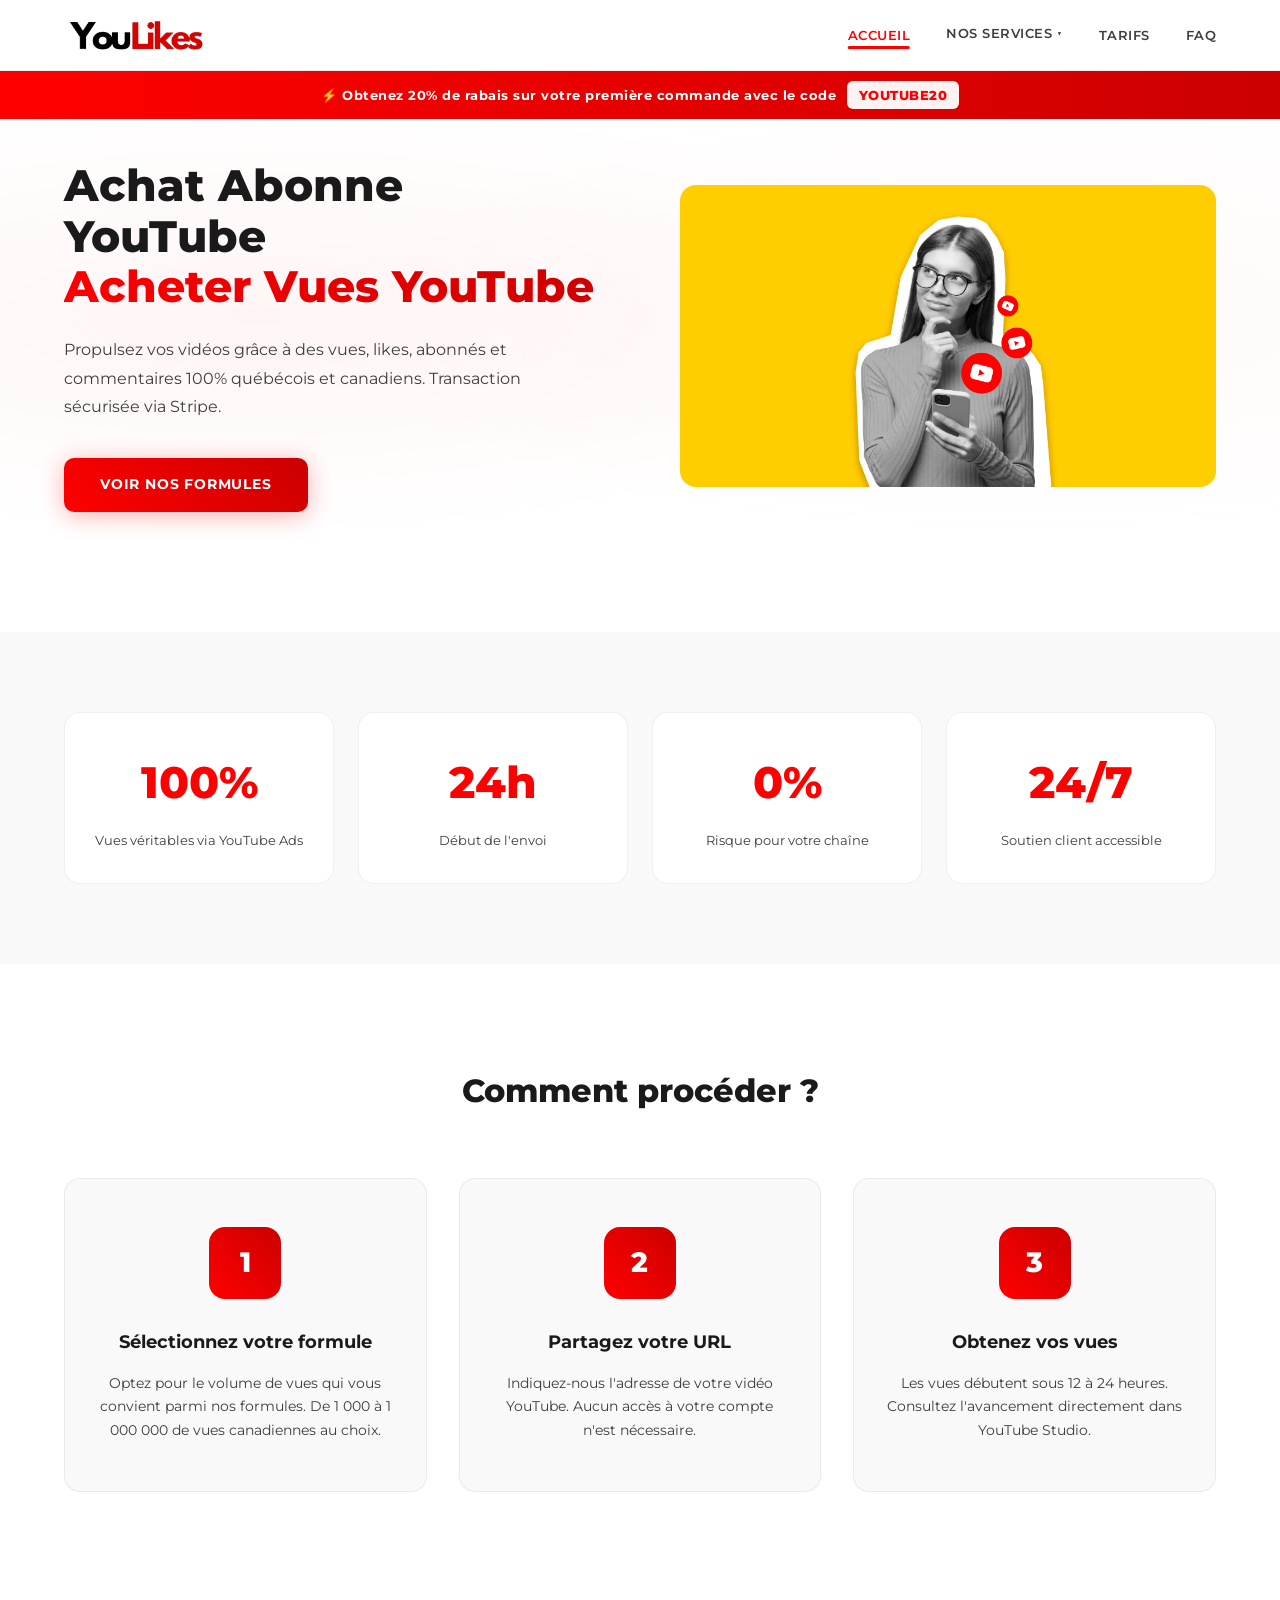
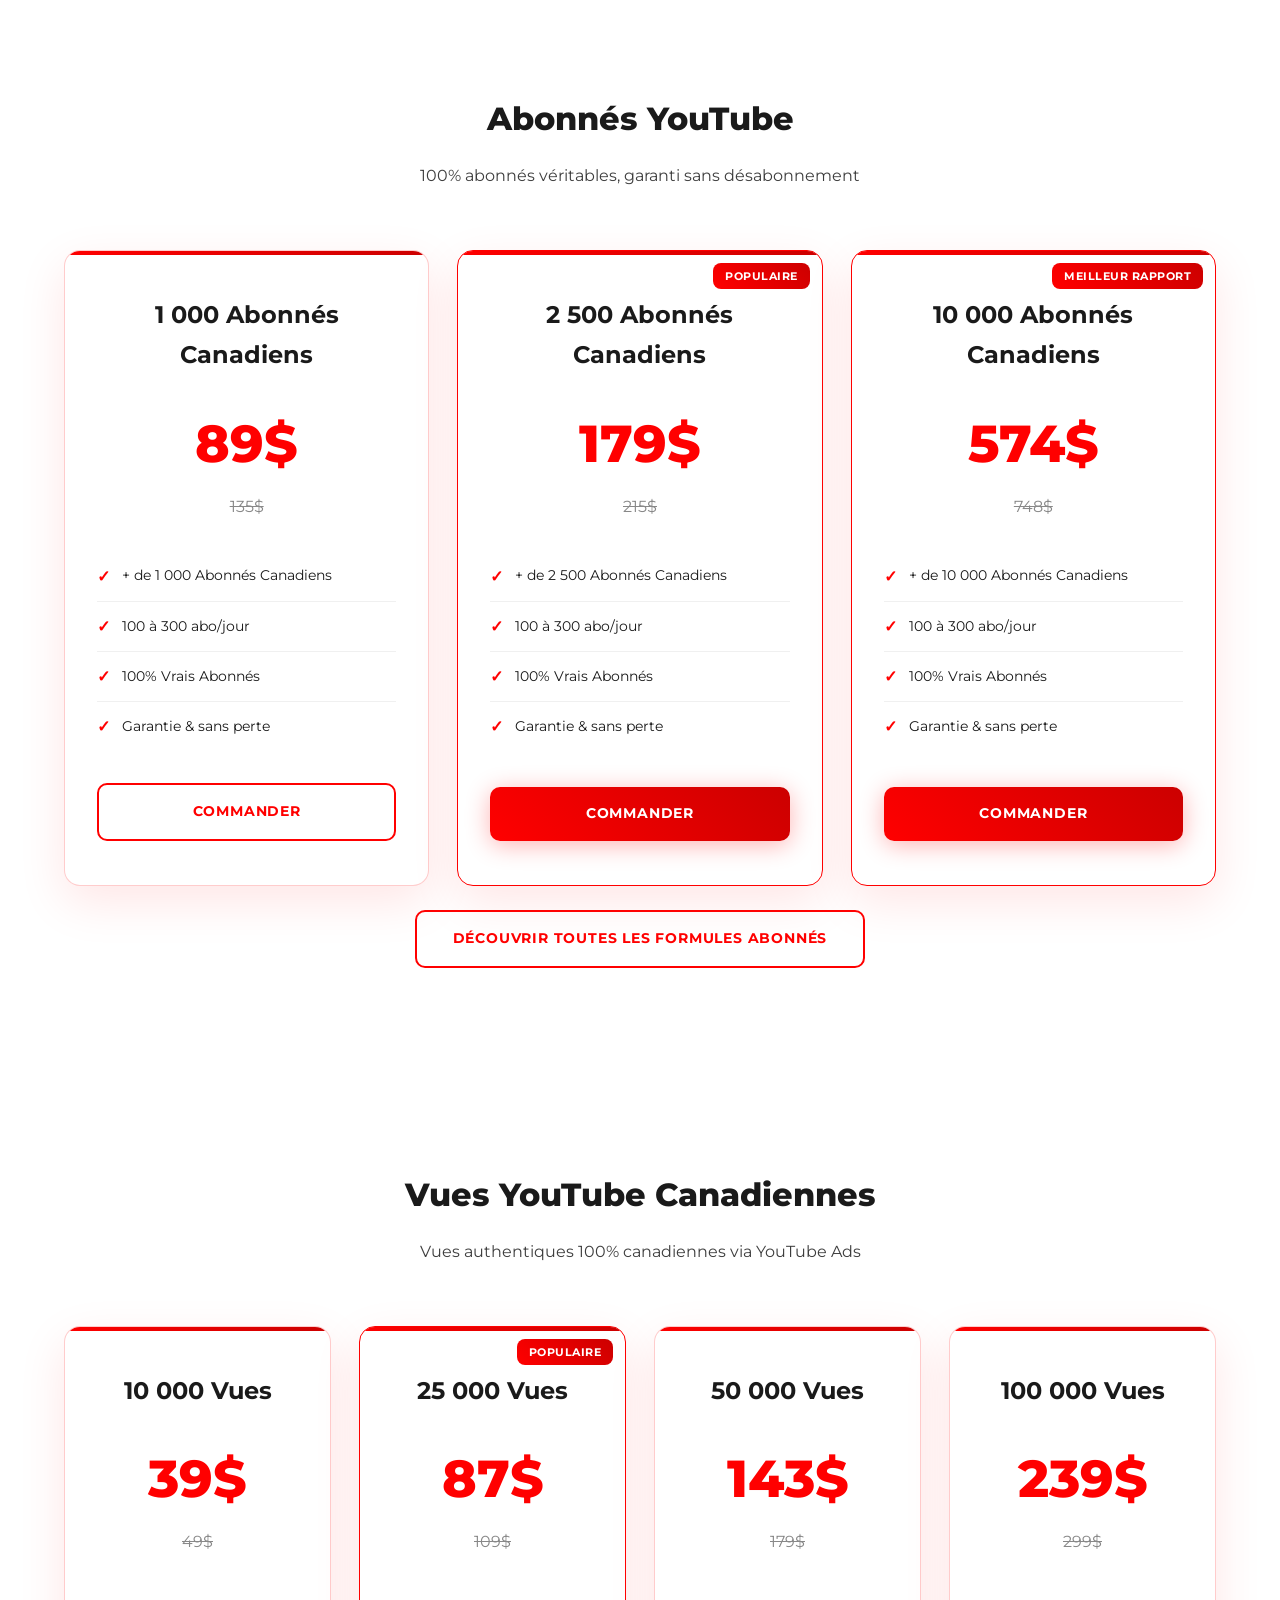
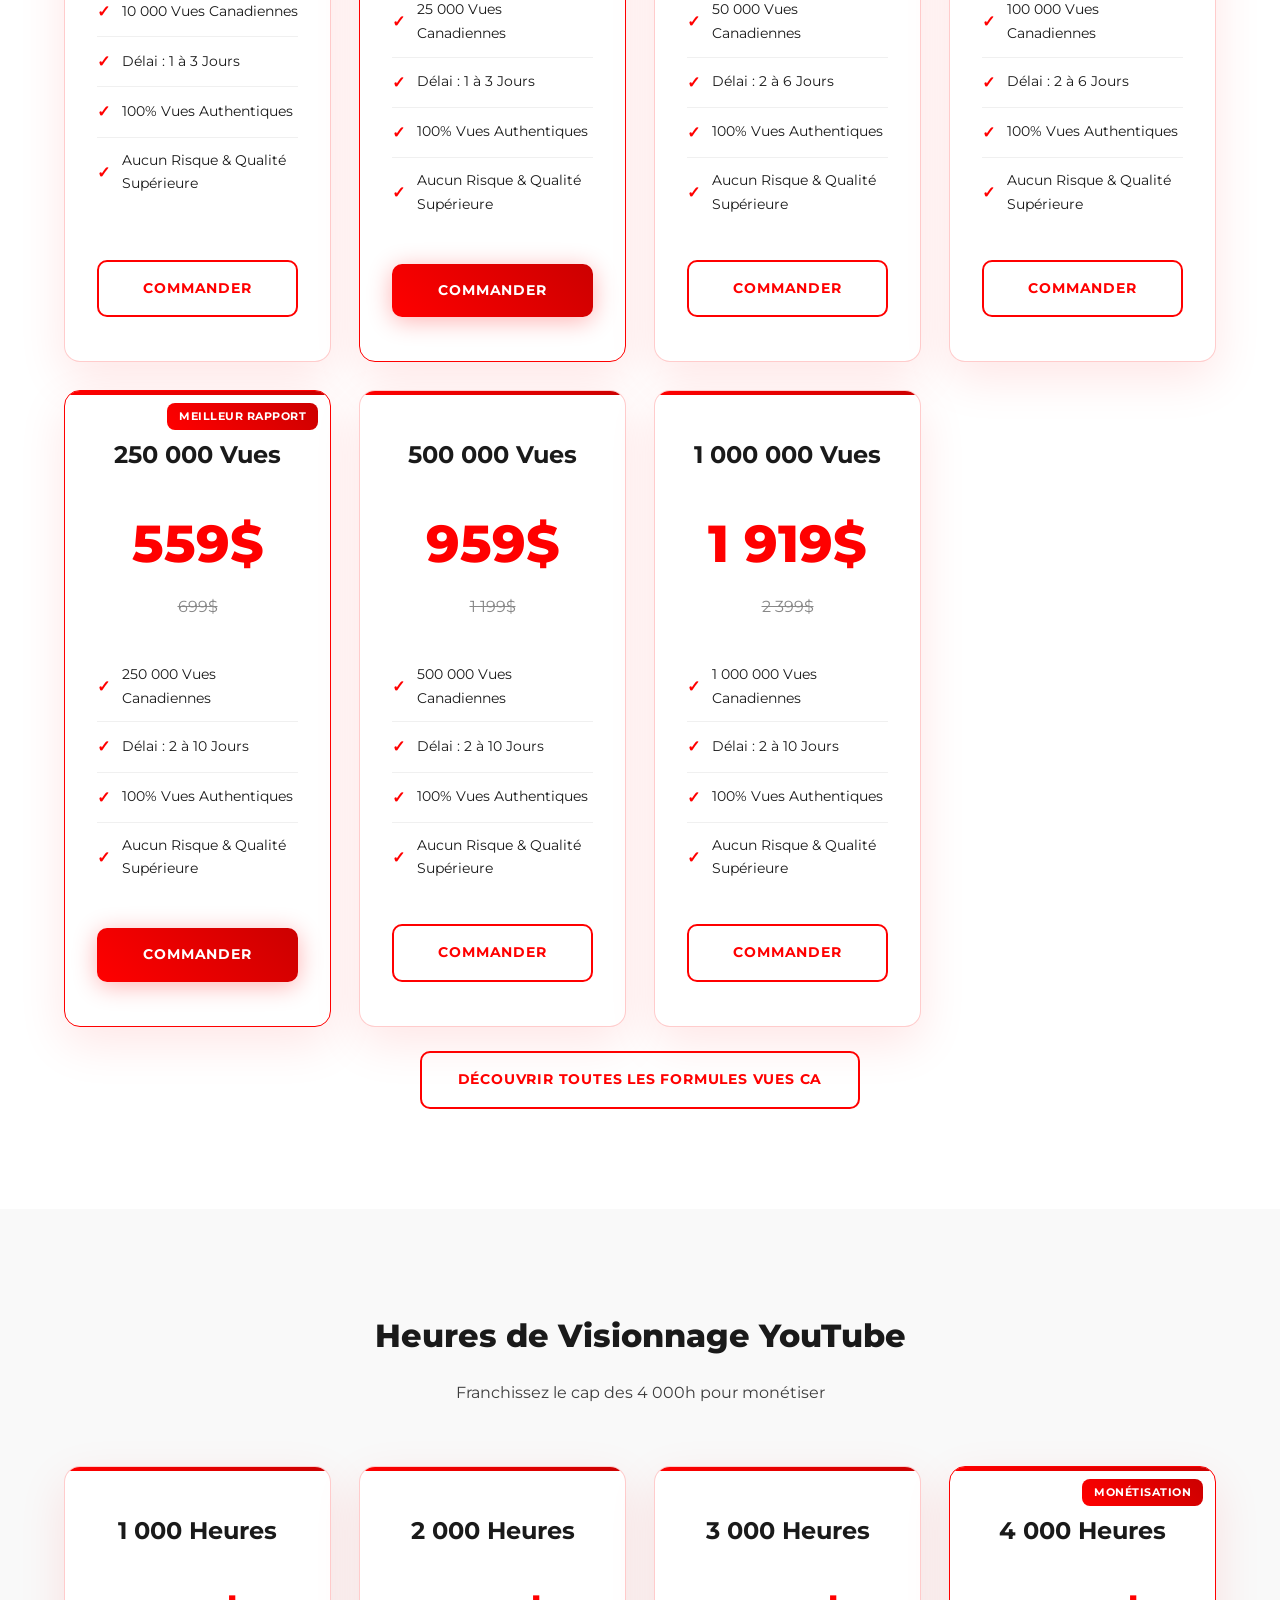
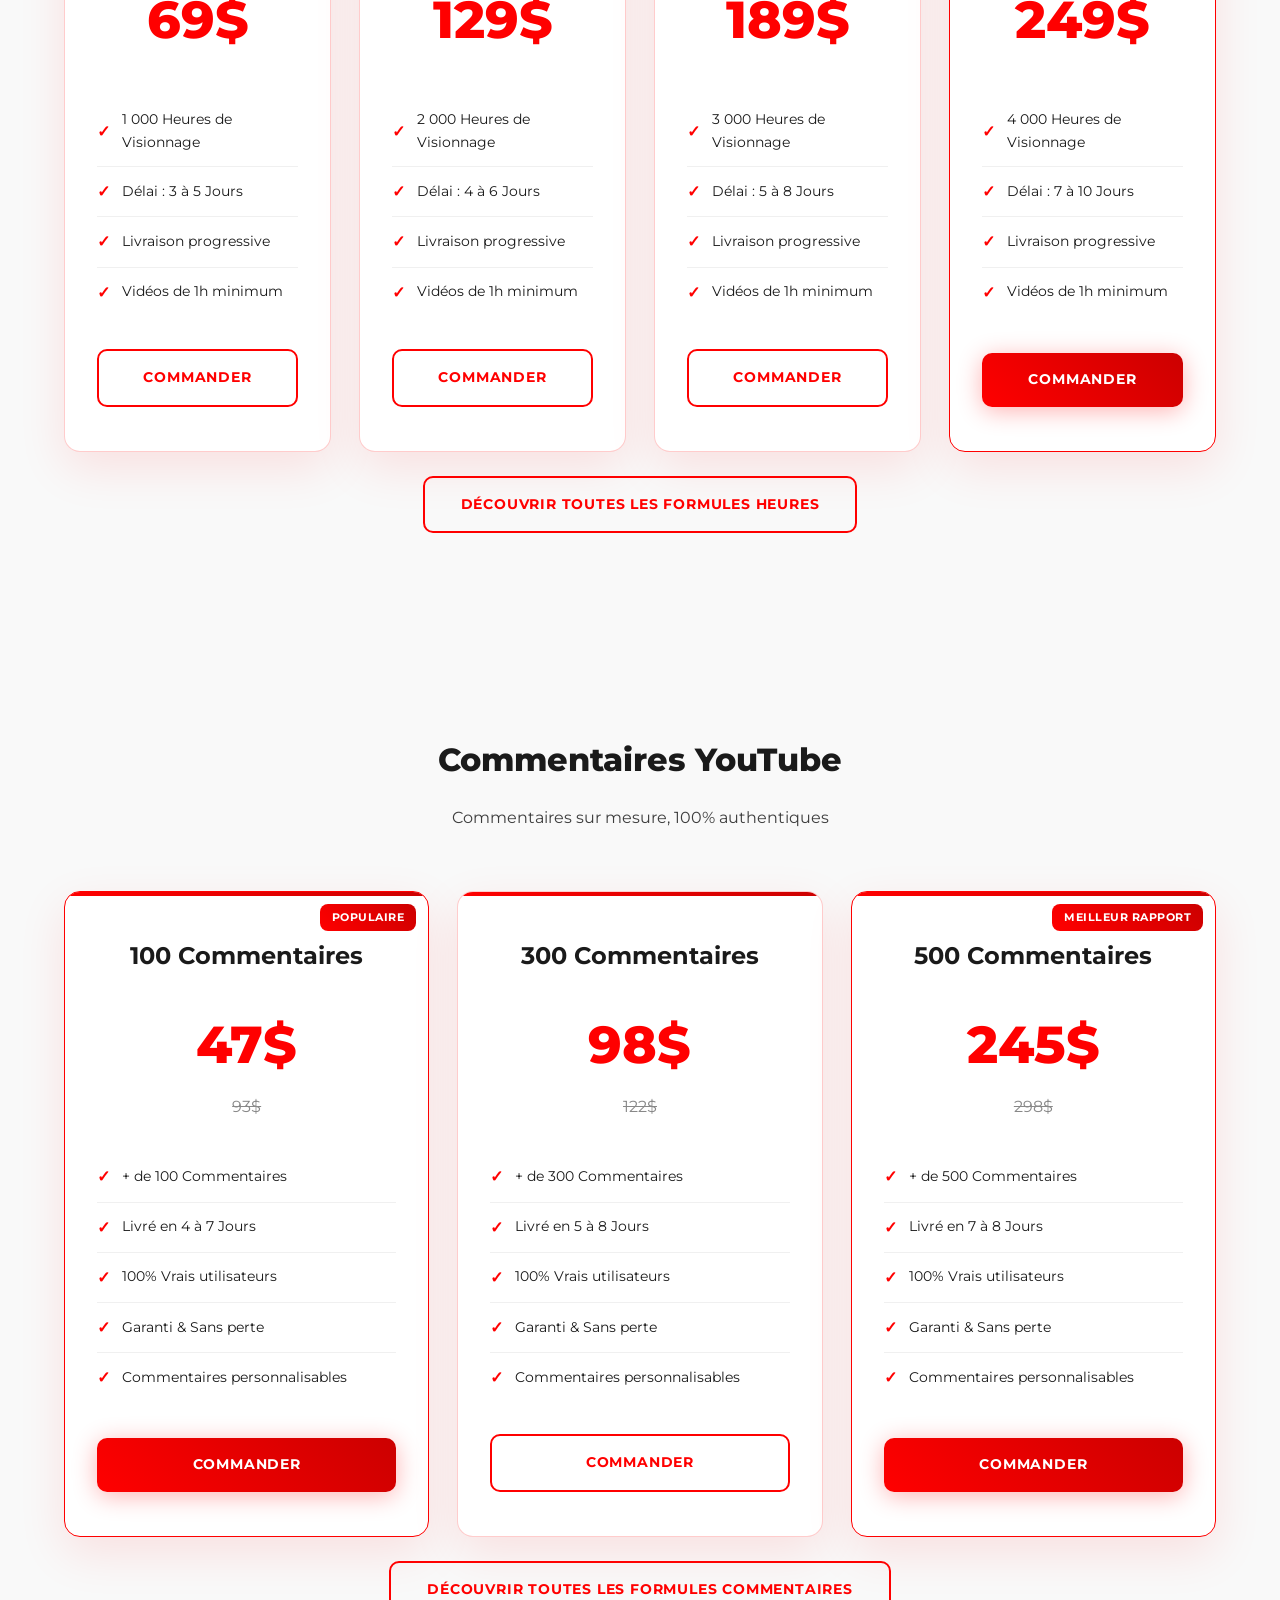
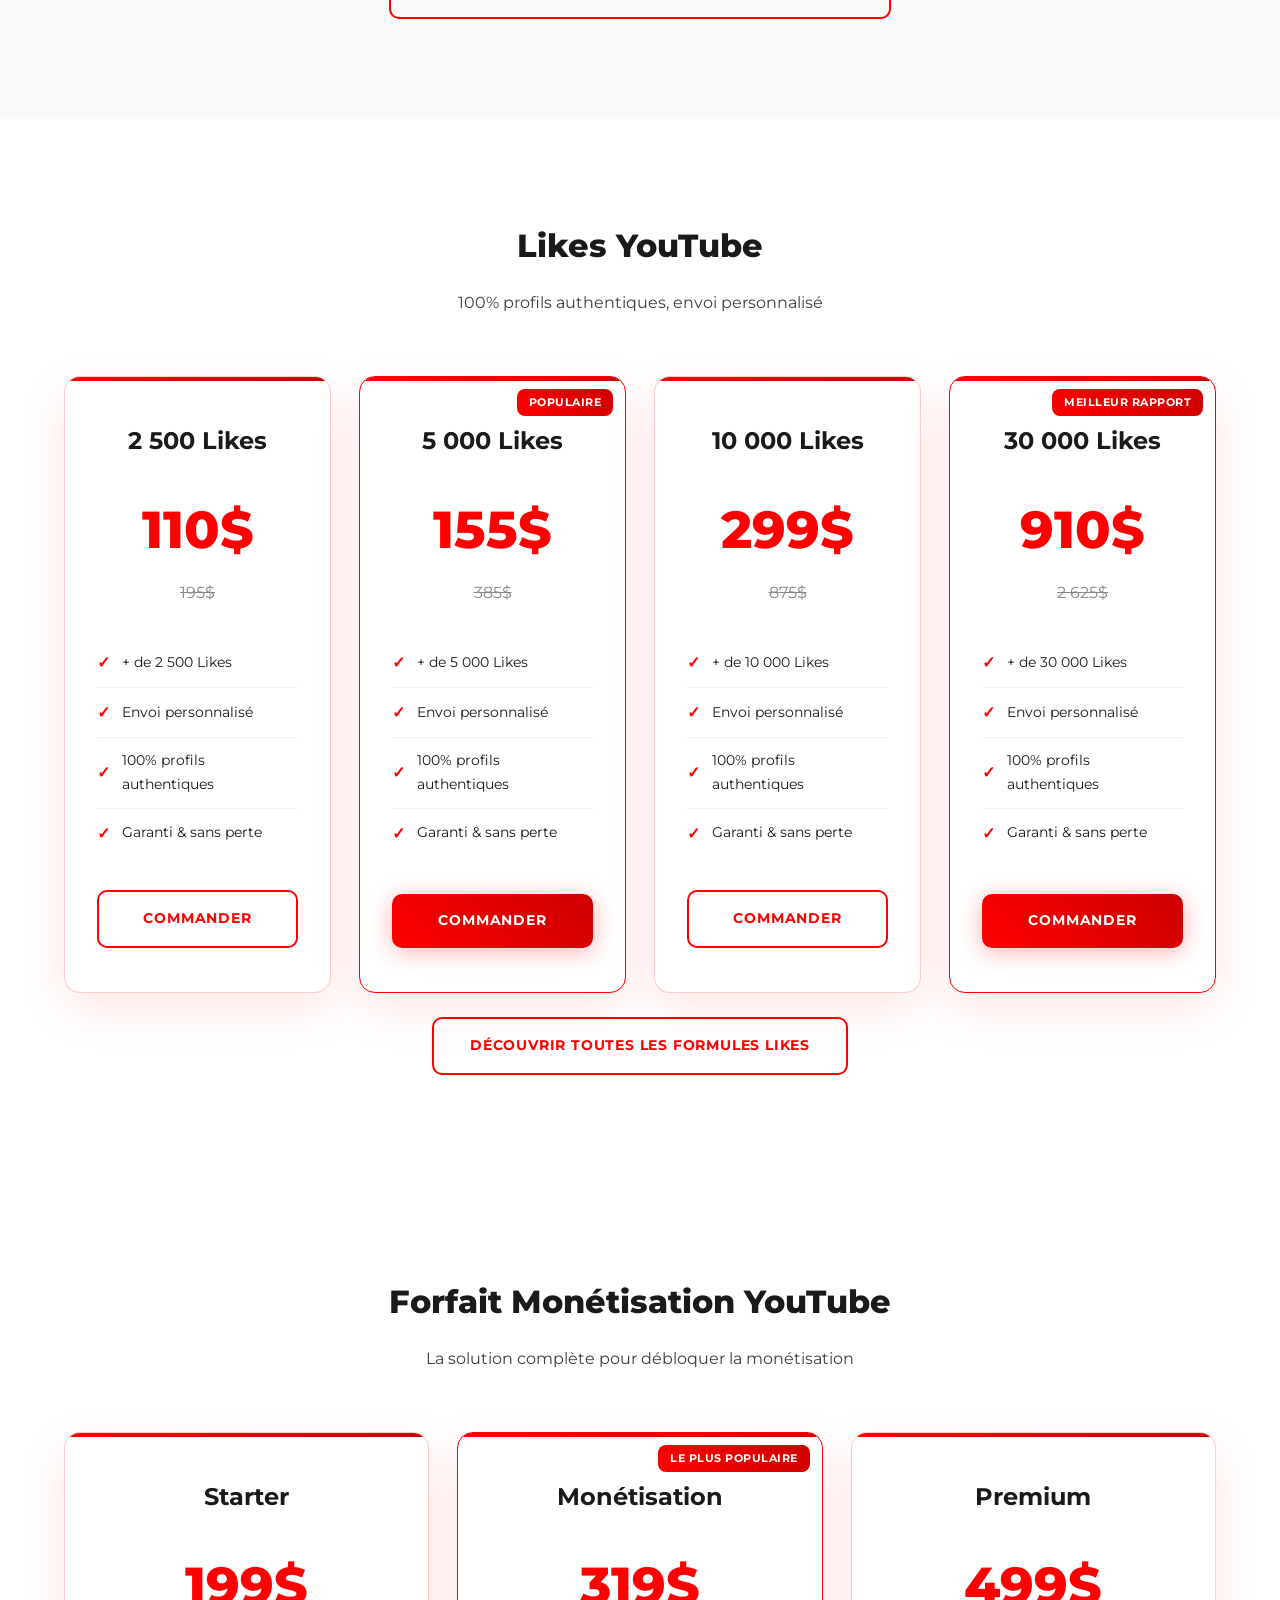
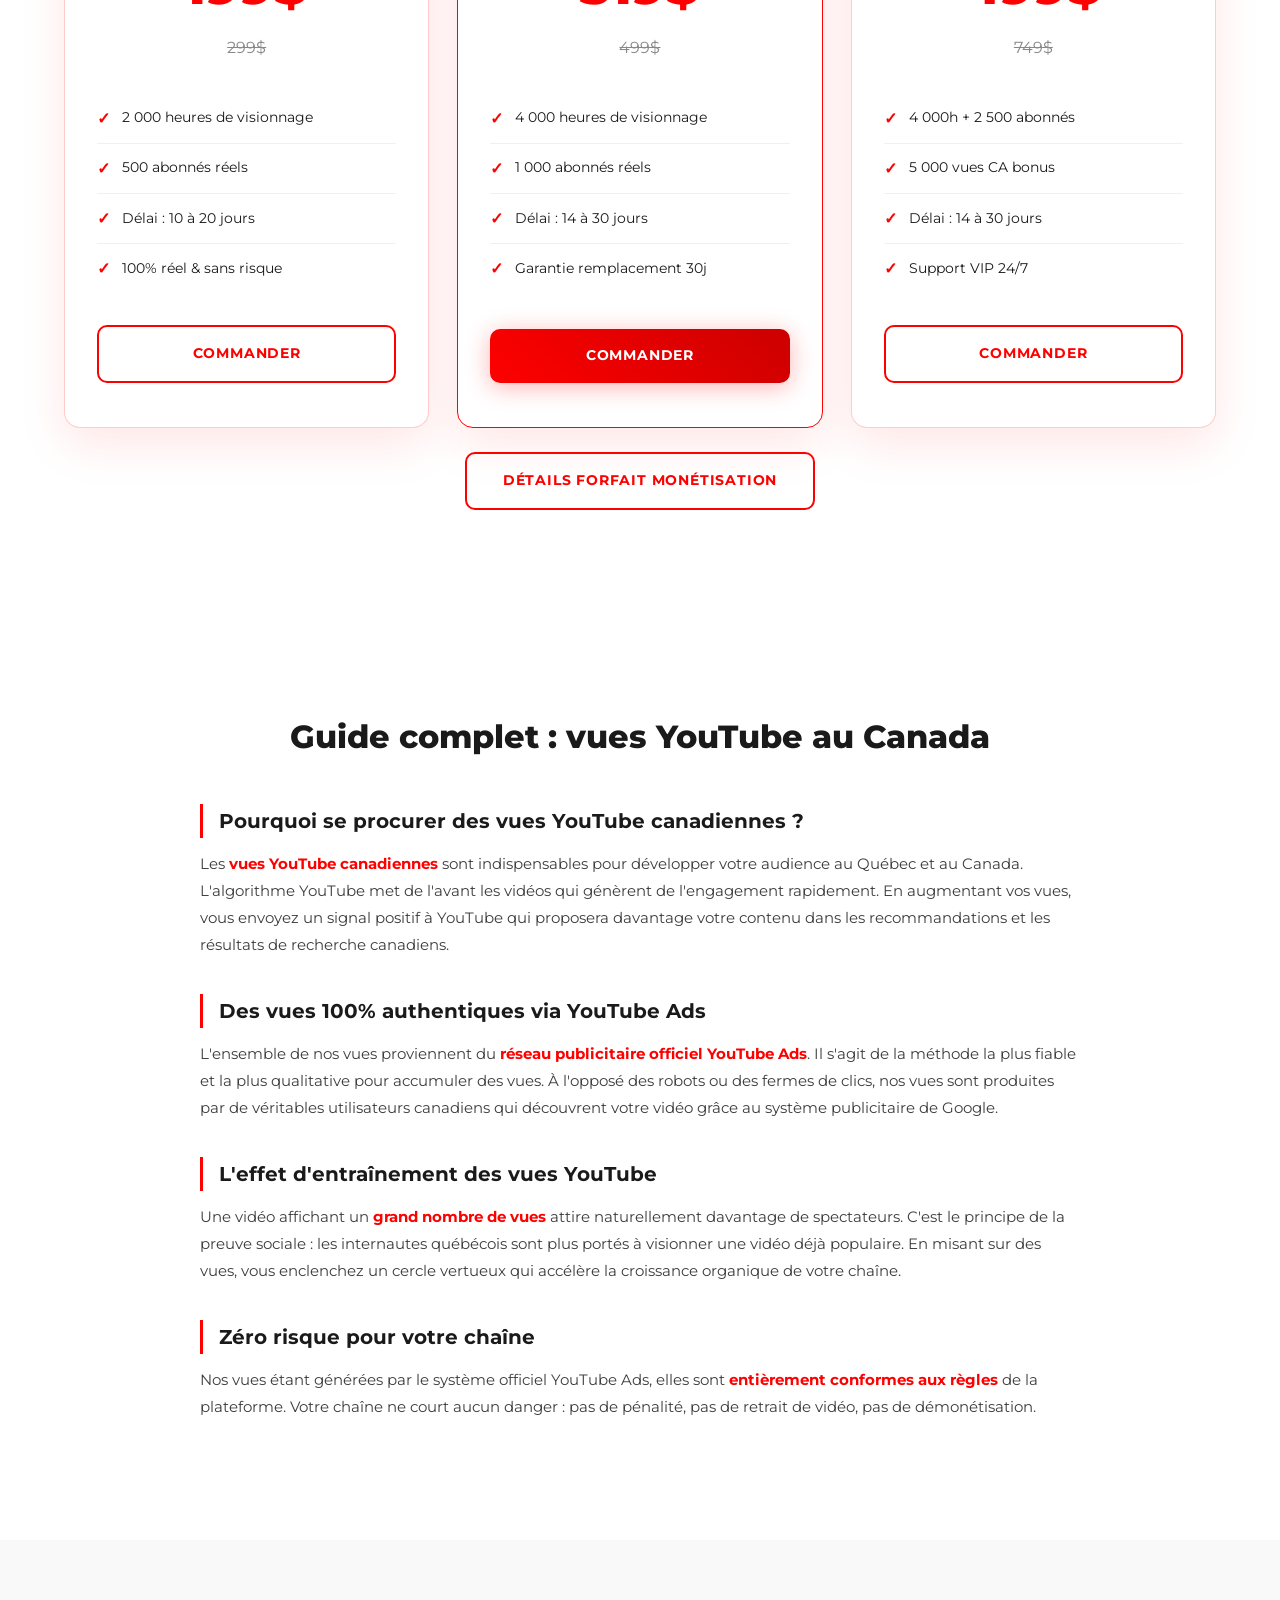
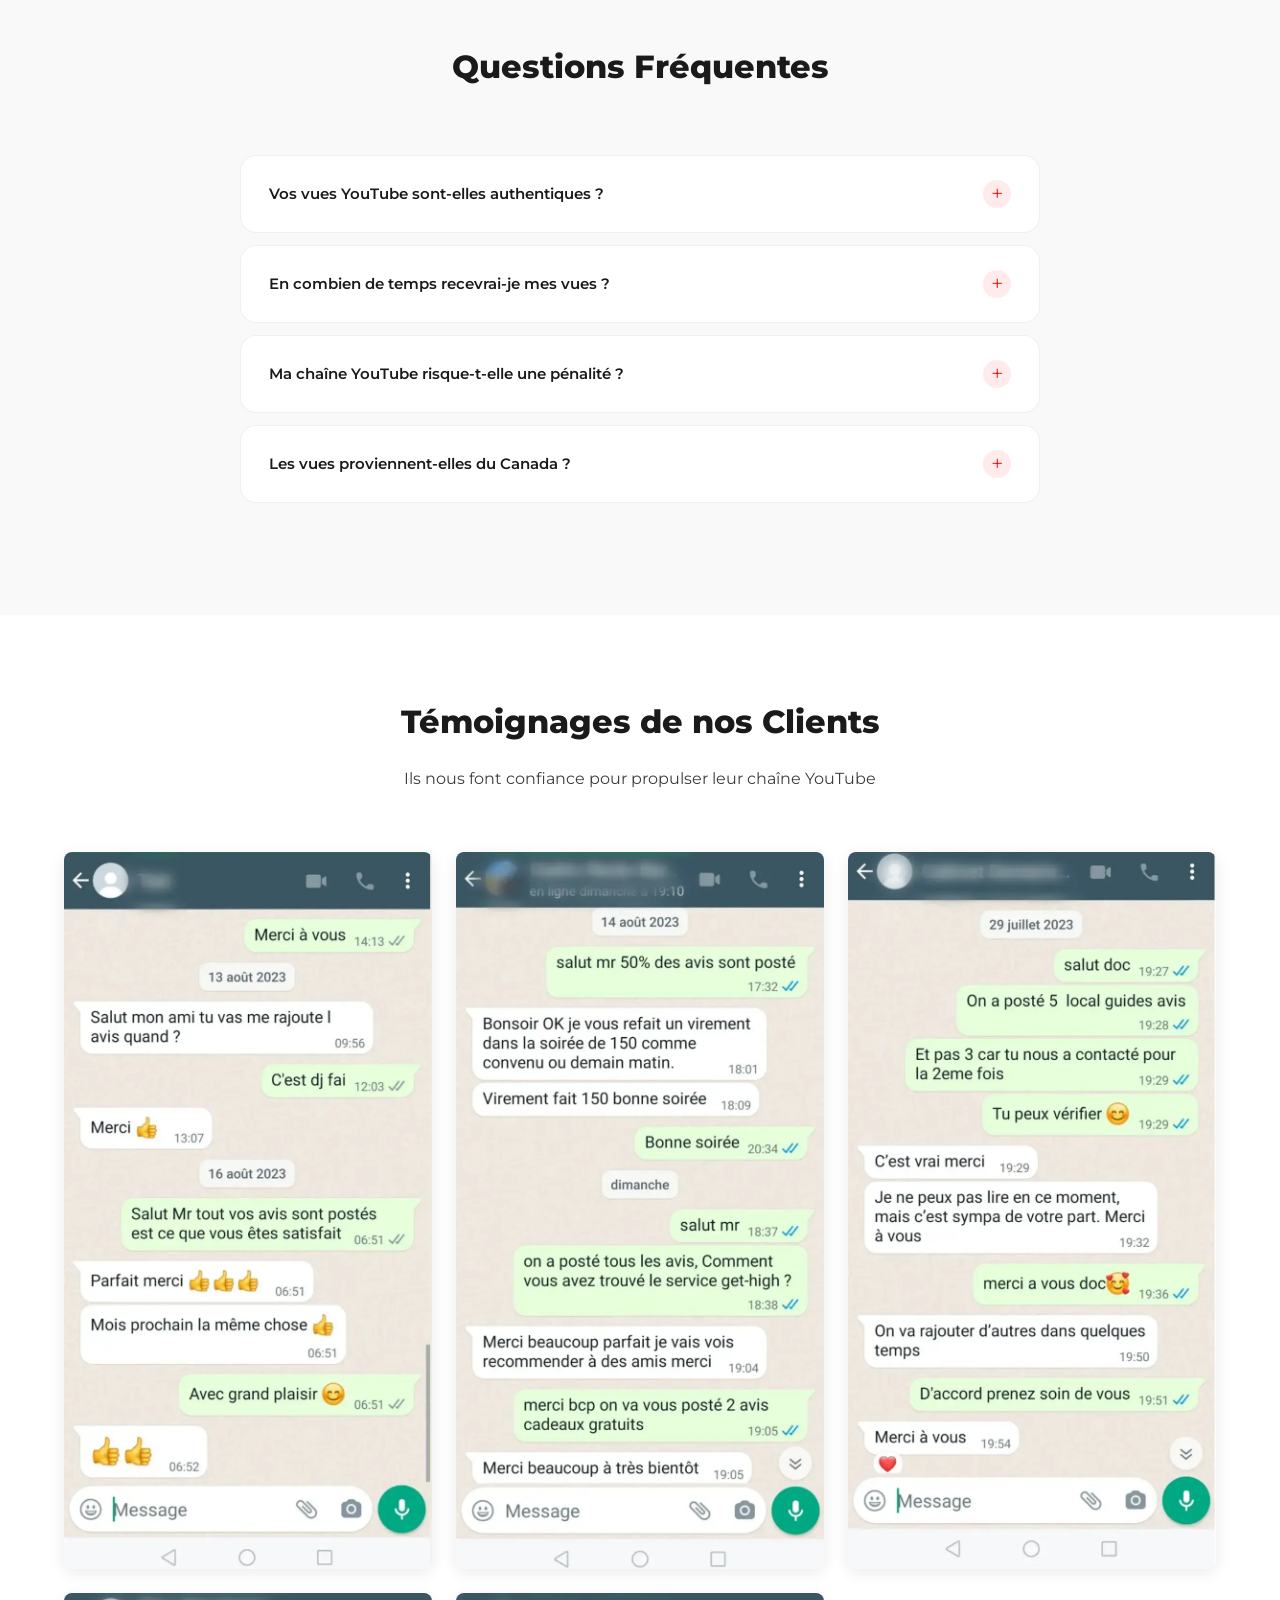
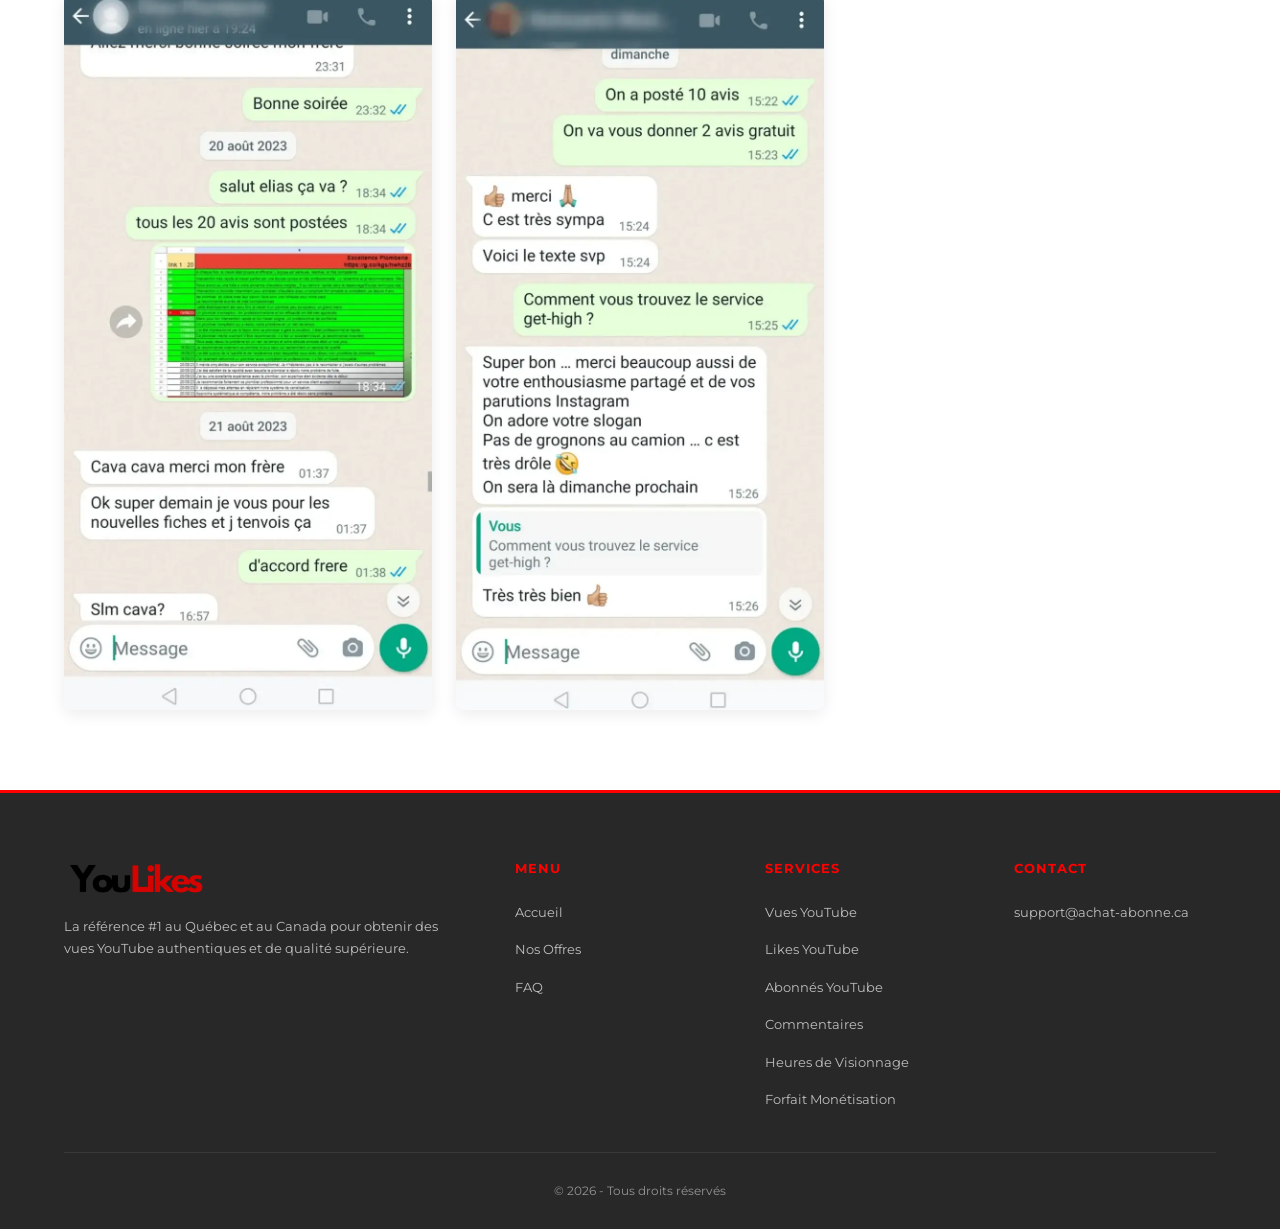
==== index.html @ 83d428cf "Reordonnancement sections + nav : Abonnes-Vues-Heures-Commentaires-Likes + Canadiens Co-Authored-By:" ====
<!DOCTYPE html>
<html lang="fr">
<head>
    <meta charset="UTF-8">
    <meta name="viewport" content="width=device-width, initial-scale=1.0">
    <meta name="robots" content="index, follow">
    <title>Achat Abonne YouTube - Acheter Vues YouTube</title>
    <meta name="description" content="Achetez des vues YouTube canadiennes et qu&eacute;b&eacute;coises 100% authentiques. Vues Ads de qualit&eacute; sup&eacute;rieure, livraison express et z&eacute;ro risque. D&egrave;s 6.90 dollars les 1000 vues.">
    <link rel="canonical" href="https://achat-abonne.ca/"/>
    <link rel="alternate" hreflang="fr-CA" href="https://achat-abonne.ca/"/>
    <link rel="alternate" hreflang="x-default" href="https://achat-abonne.ca/"/>
    <meta property="og:type" content="website">
    <meta property="og:url" content="https://achat-abonne.ca/">
    <meta property="og:title" content="Acheter des Vues YouTube au Qu&eacute;bec et au Canada">
    <meta property="og:description" content="Procurez-vous des vues YouTube canadiennes 100% authentiques. Qualit&eacute; Ads, envoi rapide et sans risque.">
    <meta property="og:image" content="https://achat-abonne.ca/logo.png">
    <meta name="twitter:card" content="summary_large_image">
    <meta name="twitter:title" content="Vues YouTube Qu&eacute;bec - Achat S&eacute;curis&eacute;">
    <meta name="twitter:description" content="Procurez-vous des vues YouTube canadiennes 100% authentiques. Qualit&eacute; Ads, envoi rapide et sans risque.">
    <meta name="twitter:image" content="https://achat-abonne.ca/logo.png">
    <link rel="preconnect" href="https://fonts.googleapis.com">
    <link rel="preconnect" href="https://fonts.gstatic.com" crossorigin>
    <link href="https://fonts.googleapis.com/css2?family=Montserrat:wght@400;500;600;700;800&display=swap" rel="stylesheet">
    <link rel="stylesheet" href="styles.css">
    <link rel="icon" type="image/x-icon" href="/favicon.ico">
    <link rel="apple-touch-icon" sizes="96x96" href="/logo/apple-icon-96x96.png">
    <link rel="icon" type="image/png" sizes="96x96" href="/logo/android-icon-96x96.png">
    <link rel="icon" type="image/png" sizes="32x32" href="/logo/android-icon-32x32.png">
    <meta name="msapplication-TileImage" content="/logo/ms-icon-96x96.png">
    <script type="application/ld+json">
    {
        "@context": "https://schema.org",
        "@type": "FAQPage",
        "mainEntity": [
            {
                "@type": "Question",
                "name": "Comment acheter des vues YouTube au Canada ?",
                "acceptedAnswer": {
                    "@type": "Answer",
                    "text": "Pour obtenir des vues YouTube au Quebec, selectionnez votre formule, partagez l'URL de votre video et recevez vos vues en 12 a 24h. Nos vues sont 100% authentiques, generees via YouTube Ads."
                }
            },
            {
                "@type": "Question",
                "name": "Quel est le meilleur site pour acheter des vues YouTube au Quebec ?",
                "acceptedAnswer": {
                    "@type": "Answer",
                    "text": "Achat-abonne.ca est la reference au Quebec et au Canada pour obtenir des vues YouTube authentiques. Nous utilisons exclusivement le reseau publicitaire officiel YouTube Ads pour garantir des vues canadiennes de qualite superieure."
                }
            },
            {
                "@type": "Question",
                "name": "Combien coutent des vues YouTube au Canada ?",
                "acceptedAnswer": {
                    "@type": "Answer",
                    "text": "Nos tarifs debutent a 6.90 dollars les 1000 vues. Le cout varie en fonction du volume selectionne. Parcourez nos formules pour identifier celle qui correspond a votre budget."
                }
            },
            {
                "@type": "Question",
                "name": "Comment obtenir des abonnes YouTube au Quebec ?",
                "acceptedAnswer": {
                    "@type": "Answer",
                    "text": "Pour acheter des abonnes YouTube au Canada, explorez nos formules. Les tarifs debutent a 89 dollars pour 1000 abonnes. Que vous souhaitiez 1000 ou 100000 abonnes, nous proposons la formule adaptee. Achat-abonne.ca est le meilleur site pour acheter des abonnes youtube au Quebec."
                }
            },
            {
                "@type": "Question",
                "name": "Comment se procurer des likes YouTube ?",
                "acceptedAnswer": {
                    "@type": "Answer",
                    "text": "Pour obtenir des likes YouTube, choisissez la formule qui vous convient parmi nos offres. Chaque like provient de profils authentiques et la livraison se fait de maniere progressive pour un rendu naturel."
                }
            },
            {
                "@type": "Question",
                "name": "Est-il possible d'acheter des followers YouTube au Canada ?",
                "acceptedAnswer": {
                    "@type": "Answer",
                    "text": "Absolument, nos formules abonnes vous permettent d'obtenir des followers YouTube authentiques. Ils sont 100% reels, garantis sans desabonnement, et livres de facon graduelle."
                }
            },
            {
                "@type": "Question",
                "name": "Comment accumuler 4000h de visionnage YouTube au Quebec ?",
                "acceptedAnswer": {
                    "@type": "Answer",
                    "text": "Pour franchir le seuil des 4000 heures de visionnage YouTube requis pour la monetisation, nous offrons des formules dediees. Nos forfaits debutent a 69 dollars pour 1000 heures."
                }
            },
            {
                "@type": "Question",
                "name": "Comment debloquer la monetisation YouTube au Canada ?",
                "acceptedAnswer": {
                    "@type": "Answer",
                    "text": "La monetisation YouTube necessite 4000h de visionnage et 1000 abonnes. Nos formules vous aident a atteindre ces seuils rapidement. Notre forfait Monetisation cle en main demarre a 319 dollars et constitue la solution ideale pour les createurs canadiens et quebecois."
                }
            }
        ]
    }
    </script>
    <script type="application/ld+json">
    [
        {
            "@context": "https://schema.org",
            "@type": "Product",
            "name": "Vues YouTube Canadiennes",
            "description": "Obtenez des vues YouTube canadiennes 100% authentiques via YouTube Ads. Tarifs avantageux des 39 dollars pour 10 000 vues. Vues de qualite superieure au Quebec et au Canada. Procurez-vous des vues YouTube en toute simplicite. Meilleur rapport qualite-prix. Envoi rapide garanti.",
            "brand": {
                "@type": "Brand",
                "name": "Achat-Abonne.ca"
            },
            "image": "https://achat-abonne.ca/logo.png",
            "offers": {
                "@type": "AggregateOffer",
                "priceCurrency": "CAD",
                "lowPrice": "39",
                "highPrice": "1919",
                "offerCount": "7",
                "availability": "https://schema.org/InStock"
            },
            "aggregateRating": {
                "@type": "AggregateRating",
                "ratingValue": "4.9",
                "reviewCount": "1247",
                "bestRating": "5"
            }
        },
        {
            "@context": "https://schema.org",
            "@type": "Product",
            "name": "Likes YouTube Canada",
            "description": "Procurez-vous des likes YouTube 100% authentiques au Canada. Tarifs a partir de 110 dollars. Transaction securisee via Stripe. Envoi rapide et personnalise. Garanti sans perte pour les createurs quebecois.",
            "brand": {
                "@type": "Brand",
                "name": "Achat-Abonne.ca"
            },
            "image": "https://achat-abonne.ca/logo.png",
            "offers": {
                "@type": "AggregateOffer",
                "priceCurrency": "CAD",
                "lowPrice": "110",
                "highPrice": "910",
                "offerCount": "4",
                "availability": "https://schema.org/InStock"
            },
            "aggregateRating": {
                "@type": "AggregateRating",
                "ratingValue": "4.8",
                "reviewCount": "863",
                "bestRating": "5"
            }
        },
        {
            "@context": "https://schema.org",
            "@type": "Product",
            "name": "Abonnes YouTube Quebec",
            "description": "Obtenez des abonnes YouTube authentiques au Quebec et au Canada. Formules a partir de 89 dollars. Abonnes reels garantis sans desabonnement. De 1000 a 100000 abonnes selon vos objectifs. La reference canadienne pour developper votre chaine YouTube.",
            "brand": {
                "@type": "Brand",
                "name": "Achat-Abonne.ca"
            },
            "image": "https://achat-abonne.ca/logo.png",
            "offers": {
                "@type": "AggregateOffer",
                "priceCurrency": "CAD",
                "lowPrice": "89",
                "highPrice": "574",
                "offerCount": "3",
                "availability": "https://schema.org/InStock"
            },
            "aggregateRating": {
                "@type": "AggregateRating",
                "ratingValue": "4.9",
                "reviewCount": "952",
                "bestRating": "5"
            }
        },
        {
            "@context": "https://schema.org",
            "@type": "Product",
            "name": "Heures de Visionnage YouTube Canada",
            "description": "Accumulez des heures de visionnage YouTube pour atteindre le seuil de monetisation au Canada. 4000 heures requises pour le Programme Partenaire YouTube. Formules des 69 dollars, envoi progressif et securise pour les createurs quebecois.",
            "brand": {
                "@type": "Brand",
                "name": "Achat-Abonne.ca"
            },
            "image": "https://achat-abonne.ca/logo.png",
            "offers": {
                "@type": "AggregateOffer",
                "priceCurrency": "CAD",
                "lowPrice": "69",
                "highPrice": "249",
                "offerCount": "4",
                "availability": "https://schema.org/InStock"
            },
            "aggregateRating": {
                "@type": "AggregateRating",
                "ratingValue": "4.8",
                "reviewCount": "634",
                "bestRating": "5"
            }
        },
        {
            "@context": "https://schema.org",
            "@type": "Product",
            "name": "Forfait Monetisation YouTube Quebec",
            "description": "Forfait monetisation YouTube cle en main pour les createurs canadiens. Debloquez la monetisation rapidement avec notre solution complete. 4000 heures + 1000 abonnes inclus. Aucun risque. Activation sous 14 a 30 jours au Quebec.",
            "brand": {
                "@type": "Brand",
                "name": "Achat-Abonne.ca"
            },
            "image": "https://achat-abonne.ca/logo.png",
            "offers": {
                "@type": "AggregateOffer",
                "priceCurrency": "CAD",
                "lowPrice": "199",
                "highPrice": "499",
                "offerCount": "3",
                "availability": "https://schema.org/InStock"
            },
            "aggregateRating": {
                "@type": "AggregateRating",
                "ratingValue": "4.9",
                "reviewCount": "478",
                "bestRating": "5"
            }
        }
    ]
    </script>
</head>
<body>
    <header class="header">
        <div class="container">
            <a href="https://achat-abonne.ca/" class="logo" title="vues youtube qu&eacute;bec">
                <img src="logo.png" alt="Achat-Abonne.ca" title="Achat-Abonne.ca" class="logo-img" width="200" height="200">
            </a>
            <nav class="nav">
                <ul class="nav-list">
                    <li><a href="https://achat-abonne.ca/" class="nav-link active" title="Accueil">Accueil</a></li>
                    <li class="nav-item dropdown">
                        <a href="#" class="nav-link" title="Nos Services">Nos Services <span class="dropdown-arrow">&#9660;</span></a>
                        <div class="dropdown-menu">
                            <a href="https://achat-abonne.ca/acheter-abonne-youtube.html" title="acheter des abonn&eacute;s youtube qu&eacute;bec">Abonn&eacute;s YouTube</a>
                            <a href="https://achat-abonne.ca/#vues" title="vues youtube canada">Vues YouTube</a>
                            <a href="https://achat-abonne.ca/acheter-heures-visionnage-youtube.html" title="4000 h de visionnage youtube canada">Heures de Visionnage</a>
                            <a href="https://achat-abonne.ca/acheter-commentaires-youtube.html" title="acheter commentaires youtube canada">Commentaires</a>
                            <a href="https://achat-abonne.ca/acheter-des-likes-youtube.html" title="acheter des likes youtube canada">Likes YouTube</a>
                            <a href="https://achat-abonne.ca/monetisation-youtube.html" title="mon&eacute;tisation youtube qu&eacute;bec">Forfait Mon&eacute;tisation</a>
                        </div>
                    </li>
                    <li><a href="#offres" class="nav-link" title="Tarifs">Tarifs</a></li>
                    <li><a href="#faq" class="nav-link" title="FAQ">FAQ</a></li>
                </ul>
            </nav>
            <button class="menu-toggle" aria-label="Menu">
                <span></span>
                <span></span>
                <span></span>
            </button>
        </div>
    </header>
    <div class="promo-bar">&#x26A1; Obtenez 20% de rabais sur votre premi&egrave;re commande avec le code <span class="promo-code">YOUTUBE20</span></div>

    <section id="accueil" class="hero">
        <div class="container">
            <div class="hero-content">
                <h1>Achat Abonne YouTube<br><span class="highlight">Acheter Vues YouTube</span></h1>
                <p class="hero-subtitle">Propulsez vos vid&eacute;os gr&acirc;ce &agrave; des vues, likes, abonn&eacute;s et commentaires 100% qu&eacute;b&eacute;cois et canadiens. Transaction s&eacute;curis&eacute;e via Stripe.</p>
                <a href="#offres" class="btn btn-primary" title="vues youtube qu&eacute;bec pas cher">Voir nos formules</a>
            </div>
            <div class="hero-image">
                <img src="Que-es-YouTube.webp" alt="acheter vues youtube canada" title="vues youtube qu&eacute;bec prix" class="hero-img" loading="eager" width="1400" height="787">
            </div>
        </div>
    </section>

    <section class="stats">
        <div class="container">
            <div class="stat-card">
                <div class="stat-number" data-target="0" data-static="100%">100%</div>
                <p>Vues v&eacute;ritables via YouTube Ads</p>
            </div>
            <div class="stat-card">
                <div class="stat-number" data-target="0" data-static="24h">24h</div>
                <p>D&eacute;but de l'envoi</p>
            </div>
            <div class="stat-card">
                <div class="stat-number" data-target="0" data-static="0%">0%</div>
                <p>Risque pour votre cha&icirc;ne</p>
            </div>
            <div class="stat-card">
                <div class="stat-number" data-target="0" data-static="24/7">24/7</div>
                <p>Soutien client accessible</p>
            </div>
        </div>
    </section>

    <section class="how-it-works">
        <div class="container">
            <h2 class="section-title">Comment proc&eacute;der ?</h2>
            <div class="steps">
                <div class="step">
                    <div class="step-icon">
                        <span>1</span>
                    </div>
                    <h3>S&eacute;lectionnez votre formule</h3>
                    <p>Optez pour le volume de vues qui vous convient parmi nos formules. De 1 000 &agrave; 1 000 000 de vues canadiennes au choix.</p>
                </div>
                <div class="step">
                    <div class="step-icon">
                        <span>2</span>
                    </div>
                    <h3>Partagez votre URL</h3>
                    <p>Indiquez-nous l'adresse de votre vid&eacute;o YouTube. Aucun acc&egrave;s &agrave; votre compte n'est n&eacute;cessaire.</p>
                </div>
                <div class="step">
                    <div class="step-icon">
                        <span>3</span>
                    </div>
                    <h3>Obtenez vos vues</h3>
                    <p>Les vues d&eacute;butent sous 12 &agrave; 24 heures. Consultez l'avancement directement dans YouTube Studio.</p>
                </div>
            </div>
        </div>
    </section>

    <!-- ABONNES YOUTUBE -->
    <section id="offres" class="pricing" style="background:#ffffff;">
        <div class="container">
            <h2 class="section-title">Abonn&eacute;s YouTube</h2>
            <p class="section-subtitle">100% abonn&eacute;s v&eacute;ritables, garanti sans d&eacute;sabonnement</p>
            <div class="pricing-cards" style="grid-template-columns: repeat(3, 1fr);">
                <div class="pricing-card">
                    <div class="pricing-header"><h3>1 000 Abonn&eacute;s Canadiens</h3></div>
                    <div class="pricing-price"><span class="price">89$</span><span class="old-price">135$</span></div>
                    <ul class="pricing-features">
                        <li><span class="check">&#10003;</span> + de 1 000 Abonn&eacute;s Canadiens</li>
                        <li><span class="check">&#10003;</span> 100 &agrave; 300 abo/jour</li>
                        <li><span class="check">&#10003;</span> 100% Vrais Abonn&eacute;s</li>
                        <li><span class="check">&#10003;</span> Garantie &amp; sans perte</li>
                    </ul>
                    <a href="https://buy.stripe.com/3cI00j55g6ODd546XW6Na0C" class="btn btn-outline" title="Commander 1000 abonn&eacute;s" rel="noopener" target="_blank">Commander</a>
                </div>
                <div class="pricing-card featured">
                    <div class="pricing-badge">Populaire</div>
                    <div class="pricing-header"><h3>2 500 Abonn&eacute;s Canadiens</h3></div>
                    <div class="pricing-price"><span class="price">179$</span><span class="old-price">215$</span></div>
                    <ul class="pricing-features">
                        <li><span class="check">&#10003;</span> + de 2 500 Abonn&eacute;s Canadiens</li>
                        <li><span class="check">&#10003;</span> 100 &agrave; 300 abo/jour</li>
                        <li><span class="check">&#10003;</span> 100% Vrais Abonn&eacute;s</li>
                        <li><span class="check">&#10003;</span> Garantie &amp; sans perte</li>
                    </ul>
                    <a href="https://buy.stripe.com/cNicN5cxIb4T1mm3LK6Na0B" class="btn btn-primary" title="Commander 2500 abonn&eacute;s" rel="noopener" target="_blank">Commander</a>
                </div>
                <div class="pricing-card featured">
                    <div class="pricing-badge">Meilleur rapport</div>
                    <div class="pricing-header"><h3>10 000 Abonn&eacute;s Canadiens</h3></div>
                    <div class="pricing-price"><span class="price">574$</span><span class="old-price">748$</span></div>
                    <ul class="pricing-features">
                        <li><span class="check">&#10003;</span> + de 10 000 Abonn&eacute;s Canadiens</li>
                        <li><span class="check">&#10003;</span> 100 &agrave; 300 abo/jour</li>
                        <li><span class="check">&#10003;</span> 100% Vrais Abonn&eacute;s</li>
                        <li><span class="check">&#10003;</span> Garantie &amp; sans perte</li>
                    </ul>
                    <a href="https://buy.stripe.com/9B6bJ1gNYb4Tfdceqo6Na0y" class="btn btn-primary" title="Commander 10000 abonn&eacute;s" rel="noopener" target="_blank">Commander</a>
                </div>
            </div>
            <div style="text-align:center;margin-top:24px;"><a href="https://achat-abonne.ca/acheter-abonne-youtube.html" class="btn btn-outline" title="acheter 1000 abonnes youtube - acheter 100000 abonnes youtube canada">D&eacute;couvrir toutes les formules Abonn&eacute;s</a></div>
        </div>
    </section>

    <!-- VUES CANADIENNES -->
    <section id="vues" class="pricing" style="background:#ffffff;">
        <div class="container">
            <h2 class="section-title">Vues YouTube Canadiennes</h2>
            <p class="section-subtitle">Vues authentiques 100% canadiennes via YouTube Ads</p>
            <div class="pricing-cards" style="grid-template-columns: repeat(4, 1fr);">
                <div class="pricing-card">
                    <div class="pricing-header"><h3>10 000 Vues</h3></div>
                    <div class="pricing-price"><span class="price">39$</span><span class="old-price">49$</span></div>
                    <ul class="pricing-features">
                        <li><span class="check">&#10003;</span> 10 000 Vues Canadiennes</li>
                        <li><span class="check">&#10003;</span> D&eacute;lai : 1 &agrave; 3 Jours</li>
                        <li><span class="check">&#10003;</span> 100% Vues Authentiques</li>
                        <li><span class="check">&#10003;</span> Aucun Risque &amp; Qualit&eacute; Sup&eacute;rieure</li>
                    </ul>
                    <a href="https://buy.stripe.com/7sYaEX7do8WLd54gyw6Na0G" class="btn btn-outline" title="Commander 10000 vues" rel="noopener" target="_blank">Commander</a>
                </div>
                <div class="pricing-card featured">
                    <div class="pricing-badge">Populaire</div>
                    <div class="pricing-header"><h3>25 000 Vues</h3></div>
                    <div class="pricing-price"><span class="price">87$</span><span class="old-price">109$</span></div>
                    <ul class="pricing-features">
                        <li><span class="check">&#10003;</span> 25 000 Vues Canadiennes</li>
                        <li><span class="check">&#10003;</span> D&eacute;lai : 1 &agrave; 3 Jours</li>
                        <li><span class="check">&#10003;</span> 100% Vues Authentiques</li>
                        <li><span class="check">&#10003;</span> Aucun Risque &amp; Qualit&eacute; Sup&eacute;rieure</li>
                    </ul>
                    <a href="https://buy.stripe.com/9B6dR97doa0Pe98fus6Na0F" class="btn btn-primary" title="Commander 25000 vues" rel="noopener" target="_blank">Commander</a>
                </div>
                <div class="pricing-card">
                    <div class="pricing-header"><h3>50 000 Vues</h3></div>
                    <div class="pricing-price"><span class="price">143$</span><span class="old-price">179$</span></div>
                    <ul class="pricing-features">
                        <li><span class="check">&#10003;</span> 50 000 Vues Canadiennes</li>
                        <li><span class="check">&#10003;</span> D&eacute;lai : 2 &agrave; 6 Jours</li>
                        <li><span class="check">&#10003;</span> 100% Vues Authentiques</li>
                        <li><span class="check">&#10003;</span> Aucun Risque &amp; Qualit&eacute; Sup&eacute;rieure</li>
                    </ul>
                    <a href="https://buy.stripe.com/eVqeVdcxIfl94yy8206Na0E" class="btn btn-outline" title="Commander 50000 vues" rel="noopener" target="_blank">Commander</a>
                </div>
                <div class="pricing-card">
                    <div class="pricing-header"><h3>100 000 Vues</h3></div>
                    <div class="pricing-price"><span class="price">239$</span><span class="old-price">299$</span></div>
                    <ul class="pricing-features">
                        <li><span class="check">&#10003;</span> 100 000 Vues Canadiennes</li>
                        <li><span class="check">&#10003;</span> D&eacute;lai : 2 &agrave; 6 Jours</li>
                        <li><span class="check">&#10003;</span> 100% Vues Authentiques</li>
                        <li><span class="check">&#10003;</span> Aucun Risque &amp; Qualit&eacute; Sup&eacute;rieure</li>
                    </ul>
                    <a href="https://buy.stripe.com/cNi6oHgNY7SHfdc0zy6Na0J" class="btn btn-outline" title="Commander 100000 vues" rel="noopener" target="_blank">Commander</a>
                </div>
                <div class="pricing-card featured">
                    <div class="pricing-badge">Meilleur rapport</div>
                    <div class="pricing-header"><h3>250 000 Vues</h3></div>
                    <div class="pricing-price"><span class="price">559$</span><span class="old-price">699$</span></div>
                    <ul class="pricing-features">
                        <li><span class="check">&#10003;</span> 250 000 Vues Canadiennes</li>
                        <li><span class="check">&#10003;</span> D&eacute;lai : 2 &agrave; 10 Jours</li>
                        <li><span class="check">&#10003;</span> 100% Vues Authentiques</li>
                        <li><span class="check">&#10003;</span> Aucun Risque &amp; Qualit&eacute; Sup&eacute;rieure</li>
                    </ul>
                    <a href="https://buy.stripe.com/14A5kDdBM8WLfdc9646Na0I" class="btn btn-primary" title="Commander 250000 vues" rel="noopener" target="_blank">Commander</a>
                </div>
                <div class="pricing-card">
                    <div class="pricing-header"><h3>500 000 Vues</h3></div>
                    <div class="pricing-price"><span class="price">959$</span><span class="old-price">1 199$</span></div>
                    <ul class="pricing-features">
                        <li><span class="check">&#10003;</span> 500 000 Vues Canadiennes</li>
                        <li><span class="check">&#10003;</span> D&eacute;lai : 2 &agrave; 10 Jours</li>
                        <li><span class="check">&#10003;</span> 100% Vues Authentiques</li>
                        <li><span class="check">&#10003;</span> Aucun Risque &amp; Qualit&eacute; Sup&eacute;rieure</li>
                    </ul>
                    <a href="https://buy.stripe.com/14A14nbtE2yn1mmfus6Na0H" class="btn btn-outline" title="Commander 500000 vues" rel="noopener" target="_blank">Commander</a>
                </div>
                <div class="pricing-card">
                    <div class="pricing-header"><h3>1 000 000 Vues</h3></div>
                    <div class="pricing-price"><span class="price">1 919$</span><span class="old-price">2 399$</span></div>
                    <ul class="pricing-features">
                        <li><span class="check">&#10003;</span> 1 000 000 Vues Canadiennes</li>
                        <li><span class="check">&#10003;</span> D&eacute;lai : 2 &agrave; 10 Jours</li>
                        <li><span class="check">&#10003;</span> 100% Vues Authentiques</li>
                        <li><span class="check">&#10003;</span> Aucun Risque &amp; Qualit&eacute; Sup&eacute;rieure</li>
                    </ul>
                    <a href="https://buy.stripe.com/6oU5kDcxI7SHc103LK6Na0K" class="btn btn-outline" title="Commander 1000000 vues" rel="noopener" target="_blank">Commander</a>
                </div>
            </div>
            <div style="text-align:center;margin-top:24px;"><a href="#vues" class="btn btn-outline" title="vues youtube canadiennes">D&eacute;couvrir toutes les formules Vues CA</a></div>
        </div>
    </section>

    <!-- HEURES DE VISIONNAGE -->
    <section id="heures" class="pricing">
        <div class="container">
            <h2 class="section-title">Heures de Visionnage YouTube</h2>
            <p class="section-subtitle">Franchissez le cap des 4 000h pour mon&eacute;tiser</p>
            <div class="pricing-cards" style="grid-template-columns: repeat(4, 1fr);">
                <div class="pricing-card">
                    <div class="pricing-header"><h3>1 000 Heures</h3></div>
                    <div class="pricing-price"><span class="price">69$</span></div>
                    <ul class="pricing-features">
                        <li><span class="check">&#10003;</span> 1 000 Heures de Visionnage</li>
                        <li><span class="check">&#10003;</span> D&eacute;lai : 3 &agrave; 5 Jours</li>
                        <li><span class="check">&#10003;</span> Livraison progressive</li>
                        <li><span class="check">&#10003;</span> Vid&eacute;os de 1h minimum</li>
                    </ul>
                    <a href="https://buy.stripe.com/dRmfZh69k8WLghg4PO6Na0u" class="btn btn-outline" title="Commander 1000 heures" rel="noopener" target="_blank">Commander</a>
                </div>
                <div class="pricing-card">
                    <div class="pricing-header"><h3>2 000 Heures</h3></div>
                    <div class="pricing-price"><span class="price">129$</span></div>
                    <ul class="pricing-features">
                        <li><span class="check">&#10003;</span> 2 000 Heures de Visionnage</li>
                        <li><span class="check">&#10003;</span> D&eacute;lai : 4 &agrave; 6 Jours</li>
                        <li><span class="check">&#10003;</span> Livraison progressive</li>
                        <li><span class="check">&#10003;</span> Vid&eacute;os de 1h minimum</li>
                    </ul>
                    <a href="https://buy.stripe.com/6oU8wP41c5Kz9SS6XW6Na0t" class="btn btn-outline" title="Commander 2000 heures" rel="noopener" target="_blank">Commander</a>
                </div>
                <div class="pricing-card">
                    <div class="pricing-header"><h3>3 000 Heures</h3></div>
                    <div class="pricing-price"><span class="price">189$</span></div>
                    <ul class="pricing-features">
                        <li><span class="check">&#10003;</span> 3 000 Heures de Visionnage</li>
                        <li><span class="check">&#10003;</span> D&eacute;lai : 5 &agrave; 8 Jours</li>
                        <li><span class="check">&#10003;</span> Livraison progressive</li>
                        <li><span class="check">&#10003;</span> Vid&eacute;os de 1h minimum</li>
                    </ul>
                    <a href="https://buy.stripe.com/eVq9AT2X81uj3uudmk6Na0s" class="btn btn-outline" title="Commander 3000 heures" rel="noopener" target="_blank">Commander</a>
                </div>
                <div class="pricing-card featured">
                    <div class="pricing-badge">Mon&eacute;tisation</div>
                    <div class="pricing-header"><h3>4 000 Heures</h3></div>
                    <div class="pricing-price"><span class="price">249$</span></div>
                    <ul class="pricing-features">
                        <li><span class="check">&#10003;</span> 4 000 Heures de Visionnage</li>
                        <li><span class="check">&#10003;</span> D&eacute;lai : 7 &agrave; 10 Jours</li>
                        <li><span class="check">&#10003;</span> Livraison progressive</li>
                        <li><span class="check">&#10003;</span> Vid&eacute;os de 1h minimum</li>
                    </ul>
                    <a href="https://buy.stripe.com/5kQdR98hsb4T8OOgyw6Na0r" class="btn btn-primary" title="Commander 4000 heures" rel="noopener" target="_blank">Commander</a>
                </div>
            </div>
            <div style="text-align:center;margin-top:24px;"><a href="https://achat-abonne.ca/acheter-heures-visionnage-youtube.html" class="btn btn-outline" title="heures visionnage youtube canada">D&eacute;couvrir toutes les formules Heures</a></div>
        </div>
    </section>

    <!-- COMMENTAIRES YOUTUBE -->
    <section id="commentaires" class="pricing">
        <div class="container">
            <h2 class="section-title">Commentaires YouTube</h2>
            <p class="section-subtitle">Commentaires sur mesure, 100% authentiques</p>
            <div class="pricing-cards" style="grid-template-columns: repeat(3, 1fr);">
                <div class="pricing-card featured">
                    <div class="pricing-badge">Populaire</div>
                    <div class="pricing-header"><h3>100 Commentaires</h3></div>
                    <div class="pricing-price"><span class="price">47$</span><span class="old-price">93$</span></div>
                    <ul class="pricing-features">
                        <li><span class="check">&#10003;</span> + de 100 Commentaires</li>
                        <li><span class="check">&#10003;</span> Livr&eacute; en 4 &agrave; 7 Jours</li>
                        <li><span class="check">&#10003;</span> 100% Vrais utilisateurs</li>
                        <li><span class="check">&#10003;</span> Garanti &amp; Sans perte</li>
                        <li><span class="check">&#10003;</span> Commentaires personnalisables</li>
                    </ul>
                    <a href="https://buy.stripe.com/dRm7sL41c4Gv8OOcig6Na0x" class="btn btn-primary" title="Commander 100 commentaires" rel="noopener" target="_blank">Commander</a>
                </div>
                <div class="pricing-card">
                    <div class="pricing-header"><h3>300 Commentaires</h3></div>
                    <div class="pricing-price"><span class="price">98$</span><span class="old-price">122$</span></div>
                    <ul class="pricing-features">
                        <li><span class="check">&#10003;</span> + de 300 Commentaires</li>
                        <li><span class="check">&#10003;</span> Livr&eacute; en 5 &agrave; 8 Jours</li>
                        <li><span class="check">&#10003;</span> 100% Vrais utilisateurs</li>
                        <li><span class="check">&#10003;</span> Garanti &amp; Sans perte</li>
                        <li><span class="check">&#10003;</span> Commentaires personnalisables</li>
                    </ul>
                    <a href="https://buy.stripe.com/9B6aEX7do6ODaWW6XW6Na0w" class="btn btn-outline" title="Commander 300 commentaires" rel="noopener" target="_blank">Commander</a>
                </div>
                <div class="pricing-card featured">
                    <div class="pricing-badge">Meilleur rapport</div>
                    <div class="pricing-header"><h3>500 Commentaires</h3></div>
                    <div class="pricing-price"><span class="price">245$</span><span class="old-price">298$</span></div>
                    <ul class="pricing-features">
                        <li><span class="check">&#10003;</span> + de 500 Commentaires</li>
                        <li><span class="check">&#10003;</span> Livr&eacute; en 7 &agrave; 8 Jours</li>
                        <li><span class="check">&#10003;</span> 100% Vrais utilisateurs</li>
                        <li><span class="check">&#10003;</span> Garanti &amp; Sans perte</li>
                        <li><span class="check">&#10003;</span> Commentaires personnalisables</li>
                    </ul>
                    <a href="https://buy.stripe.com/aFa7sL9lw4Gv3uugyw6Na0v" class="btn btn-primary" title="Commander 500 commentaires" rel="noopener" target="_blank">Commander</a>
                </div>
            </div>
            <div style="text-align:center;margin-top:24px;"><a href="https://achat-abonne.ca/acheter-commentaires-youtube.html" class="btn btn-outline" title="commentaires youtube canada">D&eacute;couvrir toutes les formules Commentaires</a></div>
        </div>
    </section>

    <!-- LIKES YOUTUBE -->
    <section id="likes" class="pricing" style="background:#ffffff;">
        <div class="container">
            <h2 class="section-title">Likes YouTube</h2>
            <p class="section-subtitle">100% profils authentiques, envoi personnalis&eacute;</p>
            <div class="pricing-cards" style="grid-template-columns: repeat(4, 1fr);">
                <div class="pricing-card">
                    <div class="pricing-header"><h3>2 500 Likes</h3></div>
                    <div class="pricing-price"><span class="price">110$</span><span class="old-price">195$</span></div>
                    <ul class="pricing-features">
                        <li><span class="check">&#10003;</span> + de 2 500 Likes</li>
                        <li><span class="check">&#10003;</span> Envoi personnalis&eacute;</li>
                        <li><span class="check">&#10003;</span> 100% profils authentiques</li>
                        <li><span class="check">&#10003;</span> Garanti &amp; sans perte</li>
                    </ul>
                    <a href="https://buy.stripe.com/8x200j1T44Gv0ii5TS6Na0R" class="btn btn-outline" title="Commander 2500 likes" rel="noopener" target="_blank">Commander</a>
                </div>
                <div class="pricing-card featured">
                    <div class="pricing-badge">Populaire</div>
                    <div class="pricing-header"><h3>5 000 Likes</h3></div>
                    <div class="pricing-price"><span class="price">155$</span><span class="old-price">385$</span></div>
                    <ul class="pricing-features">
                        <li><span class="check">&#10003;</span> + de 5 000 Likes</li>
                        <li><span class="check">&#10003;</span> Envoi personnalis&eacute;</li>
                        <li><span class="check">&#10003;</span> 100% profils authentiques</li>
                        <li><span class="check">&#10003;</span> Garanti &amp; sans perte</li>
                    </ul>
                    <a href="https://buy.stripe.com/28EbJ169kgpd4yy0zy6Na0Q" class="btn btn-primary" title="Commander 5000 likes" rel="noopener" target="_blank">Commander</a>
                </div>
                <div class="pricing-card">
                    <div class="pricing-header"><h3>10 000 Likes</h3></div>
                    <div class="pricing-price"><span class="price">299$</span><span class="old-price">875$</span></div>
                    <ul class="pricing-features">
                        <li><span class="check">&#10003;</span> + de 10 000 Likes</li>
                        <li><span class="check">&#10003;</span> Envoi personnalis&eacute;</li>
                        <li><span class="check">&#10003;</span> 100% profils authentiques</li>
                        <li><span class="check">&#10003;</span> Garanti &amp; sans perte</li>
                    </ul>
                    <a href="https://buy.stripe.com/9B69AT41ceh5fdcfus6Na0O" class="btn btn-outline" title="Commander 10000 likes" rel="noopener" target="_blank">Commander</a>
                </div>
                <div class="pricing-card featured">
                    <div class="pricing-badge">Meilleur rapport</div>
                    <div class="pricing-header"><h3>30 000 Likes</h3></div>
                    <div class="pricing-price"><span class="price">910$</span><span class="old-price">2 625$</span></div>
                    <ul class="pricing-features">
                        <li><span class="check">&#10003;</span> + de 30 000 Likes</li>
                        <li><span class="check">&#10003;</span> Envoi personnalis&eacute;</li>
                        <li><span class="check">&#10003;</span> 100% profils authentiques</li>
                        <li><span class="check">&#10003;</span> Garanti &amp; sans perte</li>
                    </ul>
                    <a href="https://buy.stripe.com/6oUaEXdBM0qf7KK0zy6Na0L" class="btn btn-primary" title="Commander 30000 likes" rel="noopener" target="_blank">Commander</a>
                </div>
            </div>
            <div style="text-align:center;margin-top:24px;"><a href="https://achat-abonne.ca/acheter-des-likes-youtube.html" class="btn btn-outline" title="acheter des likes youtube canada">D&eacute;couvrir toutes les formules Likes</a></div>
        </div>
    </section>

    <!-- FORFAIT MONETISATION -->
    <section id="monetisation" class="pricing" style="background:#ffffff;">
        <div class="container">
            <h2 class="section-title">Forfait Mon&eacute;tisation YouTube</h2>
            <p class="section-subtitle">La solution compl&egrave;te pour d&eacute;bloquer la mon&eacute;tisation</p>
            <div class="pricing-cards" style="grid-template-columns: repeat(3, 1fr);">
                <div class="pricing-card">
                    <div class="pricing-header"><h3>Starter</h3></div>
                    <div class="pricing-price"><span class="price">199$</span><span class="old-price">299$</span></div>
                    <ul class="pricing-features">
                        <li><span class="check">&#10003;</span> 2 000 heures de visionnage</li>
                        <li><span class="check">&#10003;</span> 500 abonn&eacute;s r&eacute;els</li>
                        <li><span class="check">&#10003;</span> D&eacute;lai : 10 &agrave; 20 jours</li>
                        <li><span class="check">&#10003;</span> 100% r&eacute;el &amp; sans risque</li>
                    </ul>
                    <a href="https://buy.stripe.com/6oU5kD1T46OD2qqdmk6Na0q" class="btn btn-outline" title="Commander le pack Starter" rel="noopener" target="_blank">Commander</a>
                </div>
                <div class="pricing-card featured">
                    <div class="pricing-badge">Le plus populaire</div>
                    <div class="pricing-header"><h3>Mon&eacute;tisation</h3></div>
                    <div class="pricing-price"><span class="price">319$</span><span class="old-price">499$</span></div>
                    <ul class="pricing-features">
                        <li><span class="check">&#10003;</span> 4 000 heures de visionnage</li>
                        <li><span class="check">&#10003;</span> 1 000 abonn&eacute;s r&eacute;els</li>
                        <li><span class="check">&#10003;</span> D&eacute;lai : 14 &agrave; 30 jours</li>
                        <li><span class="check">&#10003;</span> Garantie remplacement 30j</li>
                    </ul>
                    <a href="https://buy.stripe.com/8x214n41c2yn5CCeqo6Na0p" class="btn btn-primary" title="Commander le forfait Mon&eacute;tisation" rel="noopener" target="_blank">Commander</a>
                </div>
                <div class="pricing-card">
                    <div class="pricing-header"><h3>Premium</h3></div>
                    <div class="pricing-price"><span class="price">499$</span><span class="old-price">749$</span></div>
                    <ul class="pricing-features">
                        <li><span class="check">&#10003;</span> 4 000h + 2 500 abonn&eacute;s</li>
                        <li><span class="check">&#10003;</span> 5 000 vues CA bonus</li>
                        <li><span class="check">&#10003;</span> D&eacute;lai : 14 &agrave; 30 jours</li>
                        <li><span class="check">&#10003;</span> Support VIP 24/7</li>
                    </ul>
                    <a href="https://buy.stripe.com/bJebJ17do6OD6GG8206Na0o" class="btn btn-outline" title="Commander le pack Premium" rel="noopener" target="_blank">Commander</a>
                </div>
            </div>
            <div style="text-align:center;margin-top:24px;"><a href="https://achat-abonne.ca/monetisation-youtube.html" class="btn btn-outline" title="mon&eacute;tiser youtube qu&eacute;bec">D&eacute;tails Forfait Mon&eacute;tisation</a></div>
        </div>
    </section>

    <section class="seo-content">
        <div class="container">
            <h2 class="section-title">Guide complet : vues YouTube au Canada</h2>
            <div class="seo-text">
                <h3>Pourquoi se procurer des vues YouTube canadiennes ?</h3>
                <p>Les <strong>vues YouTube canadiennes</strong> sont indispensables pour d&eacute;velopper votre audience au Qu&eacute;bec et au Canada. L'algorithme YouTube met de l'avant les vid&eacute;os qui g&eacute;n&egrave;rent de l'engagement rapidement. En augmentant vos vues, vous envoyez un signal positif &agrave; YouTube qui proposera davantage votre contenu dans les recommandations et les r&eacute;sultats de recherche canadiens.</p>

                <h3>Des vues 100% authentiques via YouTube Ads</h3>
                <p>L'ensemble de nos vues proviennent du <strong>r&eacute;seau publicitaire officiel YouTube Ads</strong>. Il s'agit de la m&eacute;thode la plus fiable et la plus qualitative pour accumuler des vues. &Agrave; l'oppos&eacute; des robots ou des fermes de clics, nos vues sont produites par de v&eacute;ritables utilisateurs canadiens qui d&eacute;couvrent votre vid&eacute;o gr&acirc;ce au syst&egrave;me publicitaire de Google.</p>

                <h3>L'effet d'entra&icirc;nement des vues YouTube</h3>
                <p>Une vid&eacute;o affichant un <strong>grand nombre de vues</strong> attire naturellement davantage de spectateurs. C'est le principe de la preuve sociale : les internautes qu&eacute;b&eacute;cois sont plus port&eacute;s &agrave; visionner une vid&eacute;o d&eacute;j&agrave; populaire. En misant sur des vues, vous enclenchez un cercle vertueux qui acc&eacute;l&egrave;re la croissance organique de votre cha&icirc;ne.</p>

                <h3>Z&eacute;ro risque pour votre cha&icirc;ne</h3>
                <p>Nos vues &eacute;tant g&eacute;n&eacute;r&eacute;es par le syst&egrave;me officiel YouTube Ads, elles sont <strong>enti&egrave;rement conformes aux r&egrave;gles</strong> de la plateforme. Votre cha&icirc;ne ne court aucun danger : pas de p&eacute;nalit&eacute;, pas de retrait de vid&eacute;o, pas de d&eacute;mon&eacute;tisation.</p>
            </div>
        </div>
    </section>

    <section id="faq" class="faq">
        <div class="container">
            <h2 class="section-title">Questions Fr&eacute;quentes</h2>
            <div class="faq-list">
                <div class="faq-item">
                    <button class="faq-question">
                        <span>Vos vues YouTube sont-elles authentiques ?</span>
                        <span class="faq-icon">+</span>
                    </button>
                    <div class="faq-answer">
                        <p>Absolument, toutes nos vues sont issues de comptes v&eacute;ritables via le r&eacute;seau YouTube Ads. Elles sont 100% s&eacute;curis&eacute;es et respectent les conditions d'utilisation de YouTube.</p>
                    </div>
                </div>
                <div class="faq-item">
                    <button class="faq-question">
                        <span>En combien de temps recevrai-je mes vues ?</span>
                        <span class="faq-icon">+</span>
                    </button>
                    <div class="faq-answer">
                        <p>L'envoi d&eacute;bute dans les 12 &agrave; 24 heures suivant la commande. La dur&eacute;e totale varie selon le volume choisi, de 12h pour 1 000 vues &agrave; 10 jours pour 1 million de vues.</p>
                    </div>
                </div>
                <div class="faq-item">
                    <button class="faq-question">
                        <span>Ma cha&icirc;ne YouTube risque-t-elle une p&eacute;nalit&eacute; ?</span>
                        <span class="faq-icon">+</span>
                    </button>
                    <div class="faq-answer">
                        <p>Aucunement, nos vues proviennent du r&eacute;seau publicitaire YouTube Ads. C'est l'approche la plus s&ucirc;re et la plus naturelle pour obtenir des vues. Votre cha&icirc;ne est prot&eacute;g&eacute;e.</p>
                    </div>
                </div>
                <div class="faq-item">
                    <button class="faq-question">
                        <span>Les vues proviennent-elles du Canada ?</span>
                        <span class="faq-icon">+</span>
                    </button>
                    <div class="faq-answer">
                        <p>Oui, nos vues canadiennes proviennent de comptes g&eacute;olocalis&eacute;s au Canada, avec des adresses IP canadiennes v&eacute;rifi&eacute;es, id&eacute;ales pour les cr&eacute;ateurs qu&eacute;b&eacute;cois.</p>
                    </div>
                </div>
            </div>
        </div>
    </section>

    <!-- TEMOIGNAGES CLIENTS -->
    <section class="testimonials">
        <div class="container">
            <h2 class="section-title">T&eacute;moignages de nos Clients</h2>
            <p class="section-subtitle">Ils nous font confiance pour propulser leur cha&icirc;ne YouTube</p>
            <div class="testimonials-grid">
                <div class="testimonial-card">
                    <img src="achat-vue-youtube-avis-client-1.webp" alt="vues youtube canada - avis client satisfait" title="vues youtube qu&eacute;bec avis" loading="lazy" width="600" height="400">
                </div>
                <div class="testimonial-card">
                    <img src="acheter-des-vues-youtube-avis-client-2.webp" alt="acheter des vues youtube canada - t&eacute;moignage client" title="acheter des vues youtube qu&eacute;bec avis" loading="lazy" width="600" height="400">
                </div>
                <div class="testimonial-card">
                    <img src="acheter-abonne-youtube-avis-client-3.webp" alt="acheter abonn&eacute; youtube canada - avis client v&eacute;rifi&eacute;" title="acheter abonne youtube qu&eacute;bec avis" loading="lazy" width="600" height="400">
                </div>
                <div class="testimonial-card">
                    <img src="acheter-des-likes-youtube-avis-client-4.webp" alt="acheter des likes youtube canada - retour client" title="acheter des likes youtube qu&eacute;bec avis" loading="lazy" width="600" height="400">
                </div>
                <div class="testimonial-card">
                    <img src="monetisation-youtube-avis-client-5.webp" alt="mon&eacute;tiser chaine youtube canada" title="youtube studio mon&eacute;tisation qu&eacute;bec" loading="lazy" width="600" height="400">
                </div>
            </div>
        </div>
    </section>

    <footer class="footer">
        <div class="container">
            <div class="footer-content">
                <div class="footer-brand">
                    <a href="https://achat-abonne.ca/" class="logo" title="Achat-Abonne.ca">
                        <img src="logo.png" alt="Achat-Abonne.ca" title="Achat-Abonne.ca" class="logo-img" width="200" height="200">
                    </a>
                    <p>La r&eacute;f&eacute;rence #1 au Qu&eacute;bec et au Canada pour obtenir des vues YouTube authentiques et de qualit&eacute; sup&eacute;rieure.</p>
                </div>
                <div class="footer-links">
                    <h4>Menu</h4>
                    <ul>
                        <li><a href="https://achat-abonne.ca/" title="Accueil">Accueil</a></li>
                        <li><a href="#offres" title="Nos Offres">Nos Offres</a></li>
                        <li><a href="#faq" title="FAQ">FAQ</a></li>
                    </ul>
                </div>
                <div class="footer-links">
                    <h4>Services</h4>
                    <ul>
                        <li><a href="https://achat-abonne.ca/" title="vues youtube canada">Vues YouTube</a></li>
                        <li><a href="https://achat-abonne.ca/acheter-des-likes-youtube.html" title="acheter des likes youtube canada">Likes YouTube</a></li>
                        <li><a href="https://achat-abonne.ca/acheter-abonne-youtube.html" title="acheter des abonnes youtube qu&eacute;bec">Abonn&eacute;s YouTube</a></li>
                        <li><a href="https://achat-abonne.ca/acheter-commentaires-youtube.html" title="acheter commentaire youtube canada">Commentaires</a></li>
                        <li><a href="https://achat-abonne.ca/acheter-heures-visionnage-youtube.html" title="heure de visionnage youtube canada">Heures de Visionnage</a></li>
                        <li><a href="https://achat-abonne.ca/monetisation-youtube.html" title="mon&eacute;tiser sa chaine youtube qu&eacute;bec">Forfait Mon&eacute;tisation</a></li>
                    </ul>
                </div>
                <div class="footer-links">
                    <h4>Contact</h4>
                    <ul>
                        <li><a href="mailto:support@achat-abonne.ca" title="support@achat-abonne.ca">support@achat-abonne.ca</a></li>
                    </ul>
                </div>
            </div>
            <div class="footer-bottom">
                <p>&copy; 2026 - Tous droits r&eacute;serv&eacute;s</p>
            </div>
        </div>
    </footer>

    <script>
        document.addEventListener('DOMContentLoaded', function() {

            const menuToggle = document.querySelector('.menu-toggle');
            const nav = document.querySelector('.nav');

            if (menuToggle && nav) {
                menuToggle.addEventListener('click', function(e) {
                    e.stopPropagation();
                    nav.classList.toggle('active');
                    menuToggle.classList.toggle('active');
                });

                document.addEventListener('click', function(e) {
                    if (!nav.contains(e.target) && !menuToggle.contains(e.target)) {
                        nav.classList.remove('active');
                        menuToggle.classList.remove('active');
                        document.querySelectorAll('.nav-item.dropdown').forEach(d => d.classList.remove('active'));
                    }
                });

                const navLinks = document.querySelectorAll('.nav-link:not(.nav-item.dropdown > .nav-link)');
                navLinks.forEach(link => {
                    link.addEventListener('click', function() {
                        nav.classList.remove('active');
                        menuToggle.classList.remove('active');
                    });
                });
            }

            const dropdowns = document.querySelectorAll('.nav-item.dropdown');
            dropdowns.forEach(dropdown => {
                const dropdownLink = dropdown.querySelector('.nav-link');
                dropdownLink.addEventListener('click', function(e) {
                    if (window.innerWidth <= 768) {
                        e.preventDefault();
                        dropdown.classList.toggle('active');
                    }
                });
            });

            const dropdownMenuLinks = document.querySelectorAll('.dropdown-menu a');
            dropdownMenuLinks.forEach(link => {
                link.addEventListener('click', function() {
                    if (window.innerWidth <= 768) {
                        const nav = document.querySelector('.nav');
                        const menuToggle = document.querySelector('.menu-toggle');
                        nav.classList.remove('active');
                        menuToggle.classList.remove('active');
                        document.querySelectorAll('.nav-item.dropdown').forEach(d => d.classList.remove('active'));
                    }
                });
            });

            const anchorLinks = document.querySelectorAll('a[href^="#"]');
            anchorLinks.forEach(link => {
                link.addEventListener('click', function(e) {
                    e.preventDefault();
                    const targetId = this.getAttribute('href');
                    const targetElement = document.querySelector(targetId);
                    if (targetElement) {
                        const headerHeight = document.querySelector('.header').offsetHeight;
                        const targetPosition = targetElement.offsetTop - headerHeight;
                        window.scrollTo({ top: targetPosition, behavior: 'smooth' });
                    }
                });
            });

            const faqItems = document.querySelectorAll('.faq-item');
            faqItems.forEach(item => {
                const question = item.querySelector('.faq-question');
                question.addEventListener('click', function() {
                    faqItems.forEach(otherItem => {
                        if (otherItem !== item && otherItem.classList.contains('active')) {
                            otherItem.classList.remove('active');
                        }
                    });
                    item.classList.toggle('active');
                });
            });

            const animateElements = document.querySelectorAll('.stat-card, .step, .pricing-card, .faq-item');
            const observerOptions = { threshold: 0.1, rootMargin: '0px 0px -50px 0px' };
            const observer = new IntersectionObserver(function(entries) {
                entries.forEach(entry => {
                    if (entry.isIntersecting) {
                        entry.target.style.opacity = '1';
                        entry.target.style.transform = 'translateY(0)';
                    }
                });
            }, observerOptions);

            animateElements.forEach(element => {
                element.style.opacity = '0';
                element.style.transform = 'translateY(30px)';
                element.style.transition = 'opacity 0.6s ease, transform 0.6s ease';
                observer.observe(element);
            });

            const statNumbers = document.querySelectorAll('.stat-number');
            let animated = false;
            function animateCounters() {
                if (animated) return;
                statNumbers.forEach(stat => {
                    const staticText = stat.getAttribute('data-static');
                    if (staticText) { stat.textContent = staticText; return; }
                    const target = parseInt(stat.getAttribute('data-target') || stat.textContent);
                    const suffix = stat.getAttribute('data-suffix') || '%';
                    if (isNaN(target) || target <= 0) return;
                    let current = 0;
                    const increment = target / 50;
                    const duration = 2000;
                    const stepTime = duration / 50;
                    const counter = setInterval(() => {
                        current += increment;
                        if (current >= target) { stat.textContent = target + suffix; clearInterval(counter); }
                        else { stat.textContent = Math.floor(current) + suffix; }
                    }, stepTime);
                });
                animated = true;
            }
            const statsSection = document.querySelector('.stats');
            if (statsSection) {
                const statsObserver = new IntersectionObserver((entries) => {
                    entries.forEach(entry => { if (entry.isIntersecting) { animateCounters(); } });
                }, { threshold: 0.5 });
                statsObserver.observe(statsSection);
            }

        });
    </script>
</body>
</html>
---- styles.css ----
:root {
    --primary: #FF0000;
    --primary-dark: #CC0000;
    --secondary: #FF4444;
    --dark: #1a1a1a;
    --light: #f9f9f9;
    --white: #ffffff;
    --gray: #3d3d3d;
    --gray-light: #e5e5e5;
    --gradient: linear-gradient(45deg, #FF0000 0%, #CC0000 100%);
    --shadow: 0 8px 32px rgba(255, 0, 0, 0.12);
    --shadow-sm: 0 2px 12px rgba(0, 0, 0, 0.08);
    --radius: 8px;
    --radius-lg: 16px;
    --transition: all 0.35s cubic-bezier(0.4, 0, 0.2, 1);
}

*, *::before, *::after {
    margin: 0;
    padding: 0;
    box-sizing: border-box;
}

html {
    scroll-behavior: smooth;
}

body {
    font-family: 'Montserrat', sans-serif;
    font-size: 15px;
    line-height: 1.7;
    color: var(--dark);
    background: var(--white);
    overflow-x: hidden;
}

a {
    text-decoration: none;
    color: inherit;
    transition: var(--transition);
}

ul {
    list-style: none;
}

img {
    max-width: 100%;
    height: auto;
}

.container {
    width: 100%;
    max-width: 1200px;
    margin: 0 auto;
    padding: 0 24px;
}

.btn {
    display: inline-block;
    padding: 15px 36px;
    font-family: 'Montserrat', sans-serif;
    font-size: 14px;
    font-weight: 700;
    border-radius: 10px;
    cursor: pointer;
    transition: var(--transition);
    border: none;
    text-align: center;
    text-transform: uppercase;
    letter-spacing: 0.8px;
}

.btn-primary {
    background: var(--gradient);
    color: #ffffff;
    box-shadow: 0 4px 24px rgba(255, 0, 0, 0.3);
}

.btn-primary:hover {
    transform: scale(1.04);
    box-shadow: 0 6px 32px rgba(255, 0, 0, 0.45);
}

.btn-outline {
    background: transparent;
    color: var(--primary);
    border: 2px solid var(--primary);
}

.btn-outline:hover {
    background: var(--primary);
    color: #ffffff;
    box-shadow: 0 4px 24px rgba(255, 0, 0, 0.25);
}

.btn-full {
    width: 100%;
}

.header {
    position: fixed;
    top: 0;
    left: 0;
    right: 0;
    z-index: 1000;
    background: rgba(255, 255, 255, 0.95);
    backdrop-filter: blur(20px);
    -webkit-backdrop-filter: blur(20px);
    border-bottom: 1px solid rgba(0, 0, 0, 0.08);
    padding: 14px 0;
}

.header .container {
    display: flex;
    align-items: center;
    justify-content: space-between;
}

.logo {
    display: flex;
    align-items: center;
}

.logo-img {
    height: 42px;
    width: auto;
}

.nav-list {
    display: flex;
    gap: 36px;
}

.nav-link {
    font-weight: 600;
    color: var(--gray);
    position: relative;
    font-size: 13px;
    text-transform: uppercase;
    letter-spacing: 0.5px;
}

.nav-link::after {
    content: '';
    position: absolute;
    bottom: -6px;
    left: 50%;
    transform: translateX(-50%);
    width: 0;
    height: 3px;
    background: var(--primary);
    border-radius: 2px;
    transition: var(--transition);
}

.nav-link:hover::after,
.nav-link.active::after {
    width: 100%;
}

.nav-link:hover,
.nav-link.active {
    color: var(--primary);
}

.nav-item {
    position: relative;
}

.nav-item.dropdown > .nav-link {
    display: flex;
    align-items: center;
    gap: 5px;
}

.nav-item.dropdown > .nav-link::before {
    content: '';
    position: absolute;
    bottom: -15px;
    left: 0;
    right: 0;
    height: 20px;
}

.dropdown-arrow {
    font-size: 8px;
    transition: var(--transition);
}

.nav-item.dropdown:hover .dropdown-arrow {
    transform: rotate(180deg);
}

.dropdown-menu {
    position: absolute;
    top: 100%;
    left: 50%;
    transform: translateX(-50%) translateY(5px);
    min-width: 220px;
    background: #ffffff;
    border: 1px solid rgba(0, 0, 0, 0.08);
    border-radius: var(--radius-lg);
    box-shadow: 0 16px 48px rgba(0, 0, 0, 0.12);
    padding: 8px;
    opacity: 0;
    visibility: hidden;
    transition: var(--transition);
    margin-top: 15px;
    z-index: 100;
}

.dropdown-menu::before {
    content: '';
    position: absolute;
    top: -6px;
    left: 50%;
    transform: translateX(-50%) rotate(45deg);
    width: 12px;
    height: 12px;
    background: #ffffff;
    border-left: 1px solid rgba(0, 0, 0, 0.08);
    border-top: 1px solid rgba(0, 0, 0, 0.08);
}

.nav-item.dropdown:hover .dropdown-menu {
    opacity: 1;
    visibility: visible;
    margin-top: 10px;
    transform: translateX(-50%) translateY(0);
}

.dropdown-menu a {
    display: block;
    padding: 12px 16px;
    font-weight: 500;
    font-size: 13px;
    color: var(--gray);
    border-radius: var(--radius);
    transition: var(--transition);
}

.dropdown-menu a:hover {
    background: rgba(255, 0, 0, 0.06);
    color: var(--primary);
}

.menu-toggle {
    display: none;
    flex-direction: column;
    gap: 6px;
    background: none;
    border: none;
    cursor: pointer;
    padding: 5px;
}

.menu-toggle span {
    display: block;
    width: 24px;
    height: 2px;
    background: var(--dark);
    border-radius: 2px;
    transition: var(--transition);
}

.hero {
    padding: 160px 0 120px;
    background: radial-gradient(ellipse at 20% 50%, rgba(255, 0, 0, 0.04) 0%, transparent 50%),
                radial-gradient(ellipse at 80% 50%, rgba(255, 68, 68, 0.03) 0%, transparent 50%),
                var(--white);
    overflow: hidden;
}

.hero .container {
    display: grid;
    grid-template-columns: 1fr 1fr;
    gap: 80px;
    align-items: center;
}

.hero-content h1 {
    font-size: 44px;
    font-weight: 800;
    line-height: 1.15;
    margin-bottom: 24px;
    color: var(--dark);
}

.hero-content .highlight {
    background: var(--gradient);
    -webkit-background-clip: text;
    -webkit-text-fill-color: transparent;
    background-clip: text;
}

.hero-subtitle {
    font-size: 16px;
    color: var(--gray);
    margin-bottom: 36px;
    line-height: 1.8;
}

.hero-image {
    position: relative;
    display: flex;
    justify-content: center;
    align-items: center;
}

.hero-img {
    max-width: 100%;
    height: auto;
    border-radius: var(--radius-lg);
    animation: heroFloat 4s ease-in-out infinite;
}

@keyframes heroFloat {
    0%, 100% { transform: translateY(0) rotate(0deg); }
    25% { transform: translateY(-8px) rotate(0.5deg); }
    75% { transform: translateY(4px) rotate(-0.5deg); }
}

.hero-visual {
    display: flex;
    justify-content: center;
    align-items: center;
}

.hero-visual svg {
    filter: drop-shadow(0 20px 40px rgba(255, 0, 0, 0.15));
    animation: heroFloat 4s ease-in-out infinite;
}

.stats {
    padding: 80px 0;
    background: var(--light);
}

.stats .container {
    display: grid;
    grid-template-columns: repeat(4, 1fr);
    gap: 24px;
}

.stat-card {
    background: var(--white);
    padding: 32px 20px;
    border-radius: var(--radius-lg);
    text-align: center;
    transition: var(--transition);
    border: 1px solid rgba(0, 0, 0, 0.06);
    position: relative;
    overflow: hidden;
}

.stat-card::before {
    content: '';
    position: absolute;
    top: 0;
    left: 0;
    right: 0;
    height: 3px;
    background: var(--gradient);
    opacity: 0;
    transition: var(--transition);
}

.stat-card:hover {
    transform: scale(1.03);
    border-color: rgba(255, 0, 0, 0.15);
    box-shadow: var(--shadow);
}

.stat-card:hover::before {
    opacity: 1;
}

.stat-number {
    font-size: 44px;
    font-weight: 800;
    color: var(--primary);
    margin-bottom: 10px;
}

.stat-card p {
    font-size: 13px;
    color: var(--gray);
    line-height: 1.6;
}

.credibility {
    padding: 100px 0;
    background: var(--white);
}

.credibility .container {
    display: grid;
    grid-template-columns: 1fr 1fr;
    gap: 80px;
    align-items: center;
}

.credibility-image {
    position: relative;
}

.credibility-img {
    width: 100%;
    height: auto;
    border-radius: var(--radius-lg);
    box-shadow: 0 20px 60px rgba(0, 0, 0, 0.1);
    border: 1px solid rgba(0, 0, 0, 0.06);
}

.credibility-content h2 {
    font-size: 30px;
    font-weight: 800;
    color: var(--dark);
    margin-bottom: 20px;
    line-height: 1.3;
}

.credibility-content p {
    font-size: 15px;
    color: var(--gray);
    line-height: 1.8;
    margin-bottom: 16px;
}

.credibility-content p strong {
    color: var(--primary);
}

.credibility-content .btn {
    margin-top: 20px;
}

.credibility-reverse {
    background: var(--light);
}

.credibility-reverse .container {
    direction: rtl;
}

.credibility-reverse .container > * {
    direction: ltr;
}

.how-it-works {
    padding: 100px 0;
    background: var(--white);
}

.section-title {
    text-align: center;
    font-size: 32px;
    font-weight: 800;
    color: var(--dark);
    margin-bottom: 16px;
}

.section-subtitle {
    text-align: center;
    font-size: 16px;
    color: var(--gray);
    margin-bottom: 60px;
}

.steps {
    display: grid;
    grid-template-columns: repeat(3, 1fr);
    gap: 32px;
    margin-top: 60px;
}

.step {
    text-align: center;
    padding: 48px 32px;
    background: var(--light);
    border-radius: var(--radius-lg);
    border: 1px solid rgba(0, 0, 0, 0.06);
    transition: var(--transition);
    position: relative;
}

.step:hover {
    transform: translateY(-8px);
    border-color: rgba(255, 0, 0, 0.15);
    box-shadow: 0 12px 40px rgba(255, 0, 0, 0.08);
}

.step-icon {
    width: 72px;
    height: 72px;
    margin: 0 auto 28px;
    background: var(--gradient);
    border-radius: var(--radius-lg);
    display: flex;
    align-items: center;
    justify-content: center;
}

.step-icon span {
    color: #ffffff;
    font-size: 28px;
    font-weight: 800;
}

.step h3 {
    font-size: 18px;
    font-weight: 700;
    color: var(--dark);
    margin-bottom: 14px;
}

.step p {
    font-size: 14px;
    color: var(--gray);
    line-height: 1.7;
}

.pricing {
    padding: 100px 0;
    background: var(--light);
}

.pricing .section-subtitle {
    margin-bottom: 60px;
}

.pricing-grid {
    display: grid;
    grid-template-columns: repeat(5, 1fr);
    gap: 20px;
    align-items: stretch;
}

.pricing-cards {
    display: grid;
    grid-template-columns: repeat(3, 1fr);
    gap: 28px;
    align-items: stretch;
}

.pricing-card {
    background: var(--white);
    border-radius: var(--radius-lg);
    padding: 44px 32px;
    border: 1px solid rgba(255, 0, 0, 0.2);
    transition: var(--transition);
    position: relative;
    display: flex;
    flex-direction: column;
    overflow: hidden;
    transform: translateY(-8px);
    box-shadow: 0 16px 48px rgba(255, 0, 0, 0.1);
}

.pricing-card::before {
    content: '';
    position: absolute;
    top: 0;
    left: 0;
    right: 0;
    height: 4px;
    background: var(--gradient);
    transition: var(--transition);
}

.pricing-card:hover {
    transform: translateY(0);
    border-color: rgba(0, 0, 0, 0.08);
    box-shadow: 0 2px 12px rgba(0, 0, 0, 0.08);
}

.pricing-card:hover::before {
    background: var(--gray-light);
}

.pricing-card.featured {
    border-color: var(--primary);
    transform: scale(1.04) translateY(-8px);
}

.pricing-card.featured::before {
    background: var(--gradient);
    height: 4px;
}

.pricing-card.featured:hover {
    transform: scale(1.04) translateY(0);
}

.pricing-badge {
    position: absolute;
    top: 12px;
    right: 12px;
    background: var(--gradient);
    color: #ffffff;
    padding: 4px 12px;
    border-radius: var(--radius);
    font-size: 11px;
    font-weight: 700;
    text-transform: uppercase;
    letter-spacing: 0.5px;
    z-index: 2;
}

.pricing-header {
    text-align: center;
    margin-bottom: 24px;
}

.pricing-header h3 {
    font-size: 24px;
    font-weight: 700;
    color: var(--dark);
}

.pricing-bonus {
    color: var(--gray);
    font-weight: 600;
    font-size: 13px;
    margin-top: 6px;
    text-decoration: line-through;
}

.pricing-price {
    text-align: center;
    margin-bottom: 32px;
}

.price {
    font-size: 52px;
    font-weight: 800;
    color: var(--primary);
}

.old-price {
    font-size: 16px;
    color: #888;
    text-decoration: line-through;
    display: block;
    margin-top: 4px;
}

.pricing-features {
    flex: 1;
    margin-bottom: 32px;
}

.pricing-features li {
    padding: 11px 0;
    border-bottom: 1px solid rgba(0, 0, 0, 0.06);
    display: flex;
    align-items: center;
    gap: 12px;
    font-size: 14px;
    color: var(--dark);
}

.pricing-features li:last-child {
    border-bottom: none;
}

.pricing-features .check {
    color: var(--primary);
    font-weight: 700;
    font-size: 16px;
}

.pricing-card .btn {
    width: 100%;
}

.seo-content {
    padding: 100px 0;
    background: var(--white);
}

.seo-text {
    max-width: 880px;
    margin: 40px auto 0;
}

.seo-text h3 {
    font-size: 20px;
    font-weight: 700;
    color: var(--dark);
    margin-bottom: 12px;
    margin-top: 36px;
    padding-left: 16px;
    border-left: 3px solid var(--primary);
}

.seo-text h3:first-child {
    margin-top: 0;
}

.seo-text p {
    font-size: 15px;
    color: var(--gray);
    line-height: 1.8;
    margin-bottom: 20px;
}

.seo-text strong {
    color: var(--primary);
}

.seo-text a {
    color: var(--primary);
    text-decoration: underline;
    text-underline-offset: 3px;
}

.seo-text a:hover {
    color: var(--secondary);
}

.faq {
    padding: 100px 0;
    background: var(--light);
}

.faq-list {
    max-width: 800px;
    margin: 60px auto 0;
}

.faq-item {
    background: var(--white);
    border-radius: var(--radius-lg);
    margin-bottom: 12px;
    border: 1px solid rgba(0, 0, 0, 0.06);
    overflow: hidden;
    transition: var(--transition);
}

.faq-item:hover {
    border-color: rgba(255, 0, 0, 0.12);
}

.faq-item.active {
    border-color: rgba(255, 0, 0, 0.2);
}

.faq-question {
    width: 100%;
    padding: 24px 28px;
    background: none;
    border: none;
    cursor: pointer;
    display: flex;
    justify-content: space-between;
    align-items: center;
    font-family: 'Montserrat', sans-serif;
    font-size: 15px;
    font-weight: 600;
    color: var(--dark);
    text-align: left;
    transition: var(--transition);
}

.faq-question:hover {
    color: var(--primary);
}

.faq-icon {
    font-size: 22px;
    font-weight: 300;
    color: var(--primary);
    transition: var(--transition);
    width: 28px;
    height: 28px;
    display: flex;
    align-items: center;
    justify-content: center;
    border-radius: 50%;
    background: rgba(255, 0, 0, 0.08);
    flex-shrink: 0;
}

.faq-item.active .faq-icon {
    transform: rotate(45deg);
    background: var(--gradient);
    color: #ffffff;
}

.faq-answer {
    max-height: 0;
    overflow: hidden;
    transition: max-height 0.35s cubic-bezier(0.4, 0, 0.2, 1);
}

.faq-item.active .faq-answer {
    max-height: 200px;
}

.faq-answer p {
    padding: 0 28px 24px;
    font-size: 14px;
    color: var(--gray);
    line-height: 1.8;
}

.footer {
    background: #282828;
    color: #e0e0e0;
    padding: 64px 0 28px;
    border-top: 3px solid var(--primary);
}

.footer-content {
    display: grid;
    grid-template-columns: 2fr 1fr 1fr 1fr;
    gap: 48px;
    margin-bottom: 40px;
}

.footer-brand p {
    margin-top: 16px;
    color: rgba(255, 255, 255, 0.7);
    font-size: 13px;
    line-height: 1.7;
}

.footer-links h4 {
    font-size: 13px;
    font-weight: 700;
    margin-bottom: 20px;
    text-transform: uppercase;
    letter-spacing: 1px;
    color: var(--primary);
}

.footer-links ul {
    display: flex;
    flex-direction: column;
    gap: 12px;
}

.footer-links a {
    color: rgba(255, 255, 255, 0.7);
    font-size: 13px;
    transition: var(--transition);
}

.footer-links a:hover {
    color: var(--primary);
}

.footer-bottom {
    padding-top: 28px;
    border-top: 1px solid rgba(255, 255, 255, 0.08);
    text-align: center;
}

.footer-bottom p {
    color: rgba(255, 255, 255, 0.5);
    font-size: 12px;
}

.testimonials {
    padding: 80px 0;
    background: #ffffff;
}

.testimonials-grid {
    display: grid;
    grid-template-columns: repeat(3, 1fr);
    gap: 24px;
    margin-top: 40px;
}

.testimonial-card {
    border-radius: var(--radius);
    overflow: hidden;
    box-shadow: 0 4px 16px rgba(0, 0, 0, 0.08);
    transition: transform 0.3s ease;
}

.testimonial-card:hover {
    transform: translateY(-4px);
}

.testimonial-card img {
    width: 100%;
    height: auto;
    display: block;
}

.promo-bar {
    background: linear-gradient(90deg, #FF0000, #CC0000);
    color: #fff;
    text-align: center;
    padding: 10px 20px;
    font-size: 13px;
    font-weight: 700;
    letter-spacing: 0.5px;
    width: 100%;
    position: fixed;
    top: 71px;
    left: 0;
    right: 0;
    z-index: 999;
}

.promo-bar .promo-code {
    background: rgba(255, 255, 255, 0.95);
    color: #FF0000;
    padding: 3px 12px;
    border-radius: 6px;
    font-weight: 800;
    margin-left: 6px;
    display: inline-block;
}

@media (max-width: 1024px) {
    .hero-content h1 {
        font-size: 36px;
    }

    .pricing-cards,
    .pricing-grid,
    .pricing-cards[style],
    .pricing-grid[style] {
        grid-template-columns: repeat(2, 1fr) !important;
    }

    .pricing-card.featured {
        transform: scale(1);
    }

    .pricing-card.featured:hover {
        transform: translateY(0);
    }

    .pricing-card {
        transform: translateY(0);
    }

    .logo-img {
        height: 36px;
    }
}

@media (max-width: 768px) {
    .testimonials-grid {
        grid-template-columns: repeat(2, 1fr);
        gap: 16px;
    }

    .logo-img {
        height: 28px;
    }

    .menu-toggle {
        display: flex;
    }

    .promo-bar {
        position: fixed;
        top: 57px;
        font-size: 11px;
        padding: 8px 12px;
        line-height: 1.4;
        z-index: 1000;
    }

    .nav {
        position: fixed;
        top: 96px;
        left: 0;
        right: 0;
        background: #ffffff;
        padding: 38px 24px 24px;
        border-bottom: 1px solid rgba(0, 0, 0, 0.1);
        box-shadow: 0 8px 24px rgba(0, 0, 0, 0.1);
        max-height: 0;
        overflow: hidden;
        opacity: 0;
        transition: max-height 0.4s ease, opacity 0.3s ease;
        z-index: 999;
    }

    .nav.active {
        max-height: calc(100vh - 96px);
        opacity: 1;
        overflow-y: auto;
    }

    .nav-list {
        flex-direction: column;
        gap: 0;
        text-align: left;
    }

    .nav-link {
        display: block;
        padding: 8px 0;
        font-size: 15px;
        color: var(--dark);
        border-bottom: 1px solid rgba(0, 0, 0, 0.06);
    }

    .nav-link::after {
        display: none;
    }

    .nav-item.dropdown {
        position: relative;
    }

    .dropdown-menu {
        position: static !important;
        transform: none !important;
        min-width: 100%;
        box-shadow: none;
        background: var(--light);
        border: none;
        border-radius: var(--radius);
        margin: 0 0 8px 0;
        padding: 0;
        max-height: 0;
        overflow: hidden;
        opacity: 0;
        visibility: hidden;
        transition: max-height 0.3s ease, opacity 0.3s ease;
    }

    .dropdown-menu::before {
        display: none;
    }

    .nav-item.dropdown.active .dropdown-menu {
        max-height: 500px;
        opacity: 1;
        visibility: visible;
        padding: 8px;
    }

    .nav-item.dropdown:hover .dropdown-menu {
        /* Disable desktop hover on mobile */
        opacity: 0;
        visibility: hidden;
        max-height: 0;
        margin-top: 0;
        padding: 0;
    }

    .nav-item.dropdown.active:hover .dropdown-menu {
        opacity: 1;
        visibility: visible;
        max-height: 500px;
        padding: 8px;
    }

    .dropdown-menu a {
        padding: 12px 16px;
        border-radius: var(--radius);
        font-size: 14px;
        color: var(--dark);
    }

    .dropdown-menu a:hover,
    .dropdown-menu a:active {
        background: rgba(255, 0, 0, 0.06);
        color: var(--primary);
    }

    .stats, .credibility, .how-it-works, .pricing, .seo-content, .faq {
        padding: 50px 0;
    }

    .hero .container {
        grid-template-columns: 1fr;
        text-align: center;
        gap: 40px;
    }

    .hero-content h1 {
        font-size: 28px;
    }

    .hero-visual {
        order: -1;
        margin-top: 20px;
    }

    .hero-visual svg {
        width: 200px;
        height: 200px;
    }

    .credibility .container {
        grid-template-columns: 1fr;
        text-align: center;
        gap: 32px;
    }

    .credibility-reverse .container {
        direction: ltr;
    }

    .credibility-content h2 {
        font-size: 24px;
    }

    .stats .container {
        grid-template-columns: repeat(2, 1fr);
        gap: 12px;
    }

    .stat-card {
        padding: 20px 14px;
    }

    .stat-number {
        font-size: 32px;
    }

    .stat-card p {
        font-size: 12px;
    }

    .steps {
        grid-template-columns: 1fr;
    }

    .pricing-cards,
    .pricing-grid,
    .pricing-cards[style],
    .pricing-grid[style] {
        grid-template-columns: 1fr !important;
        max-width: 400px;
        margin: 0 auto;
    }

    .pricing-card {
        transform: translateY(0);
        box-shadow: 0 4px 16px rgba(0, 0, 0, 0.08);
    }

    .pricing-card.featured {
        transform: scale(1);
    }

    .hero-image {
        order: -1;
    }

    .pricing-header h3 {
        font-size: 28px;
    }

    .pricing-bonus {
        font-size: 16px;
    }

    .pricing-features li {
        font-size: 15px;
        padding: 13px 0;
    }

    .footer-content {
        grid-template-columns: 1fr;
        gap: 28px;
        text-align: center;
    }

    .footer {
        padding: 48px 0 28px;
    }

    .section-title {
        font-size: 24px;
        margin-bottom: 24px;
    }

    .steps {
        gap: 16px;
    }
}

@media (max-width: 480px) {
    .promo-bar {
        font-size: 12px;
        padding: 8px 15px;
        line-height: 1.8;
    }

    .hero {
        padding: 180px 0 40px;
    }

    .hero-content h1 {
        font-size: 24px;
    }

    .btn {
        padding: 12px 24px;
        font-size: 12px;
    }

    .pricing-card {
        padding: 32px 20px;
    }

    .pricing-card.featured {
        padding-top: 48px;
    }

    .pricing-badge {
        top: 10px;
        right: 10px;
        font-size: 10px;
        padding: 3px 10px;
    }

    .price {
        font-size: 44px;
    }

    .stats, .credibility, .how-it-works, .pricing, .faq {
        padding: 40px 0;
    }
}
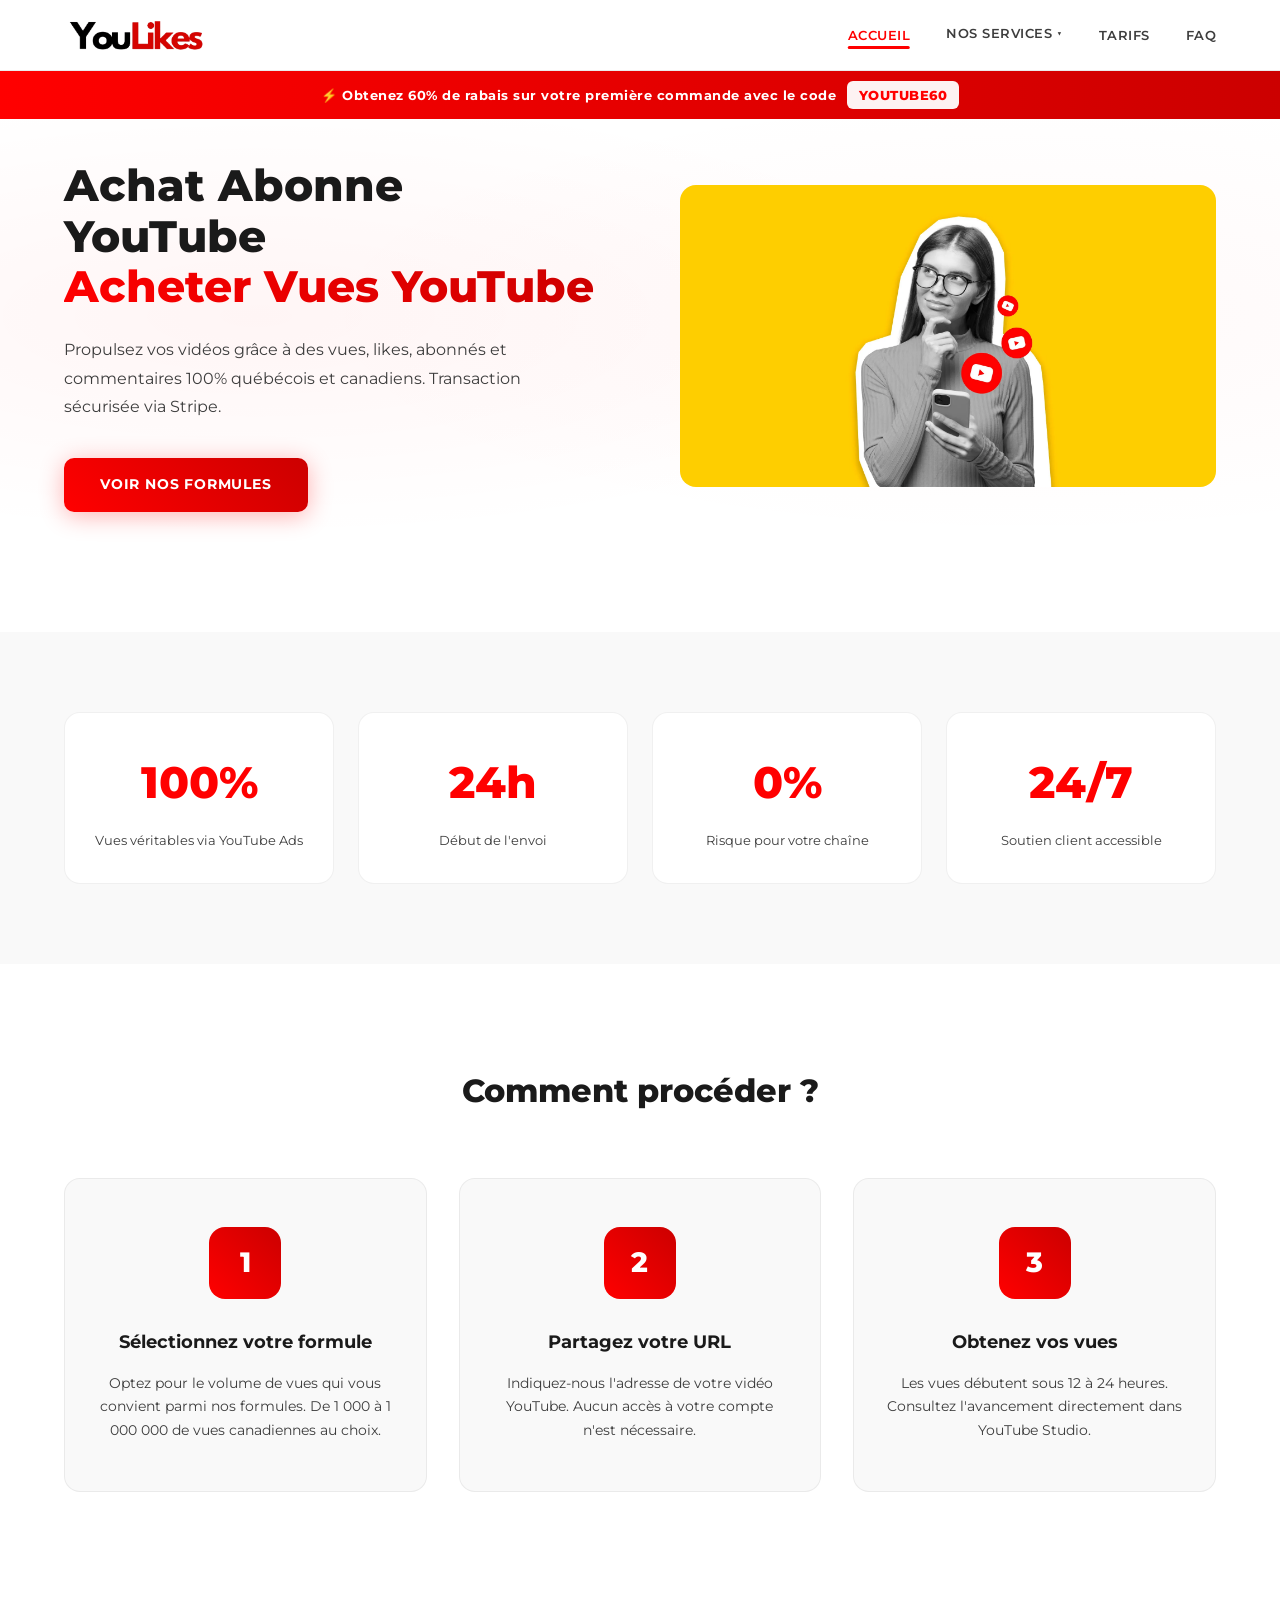
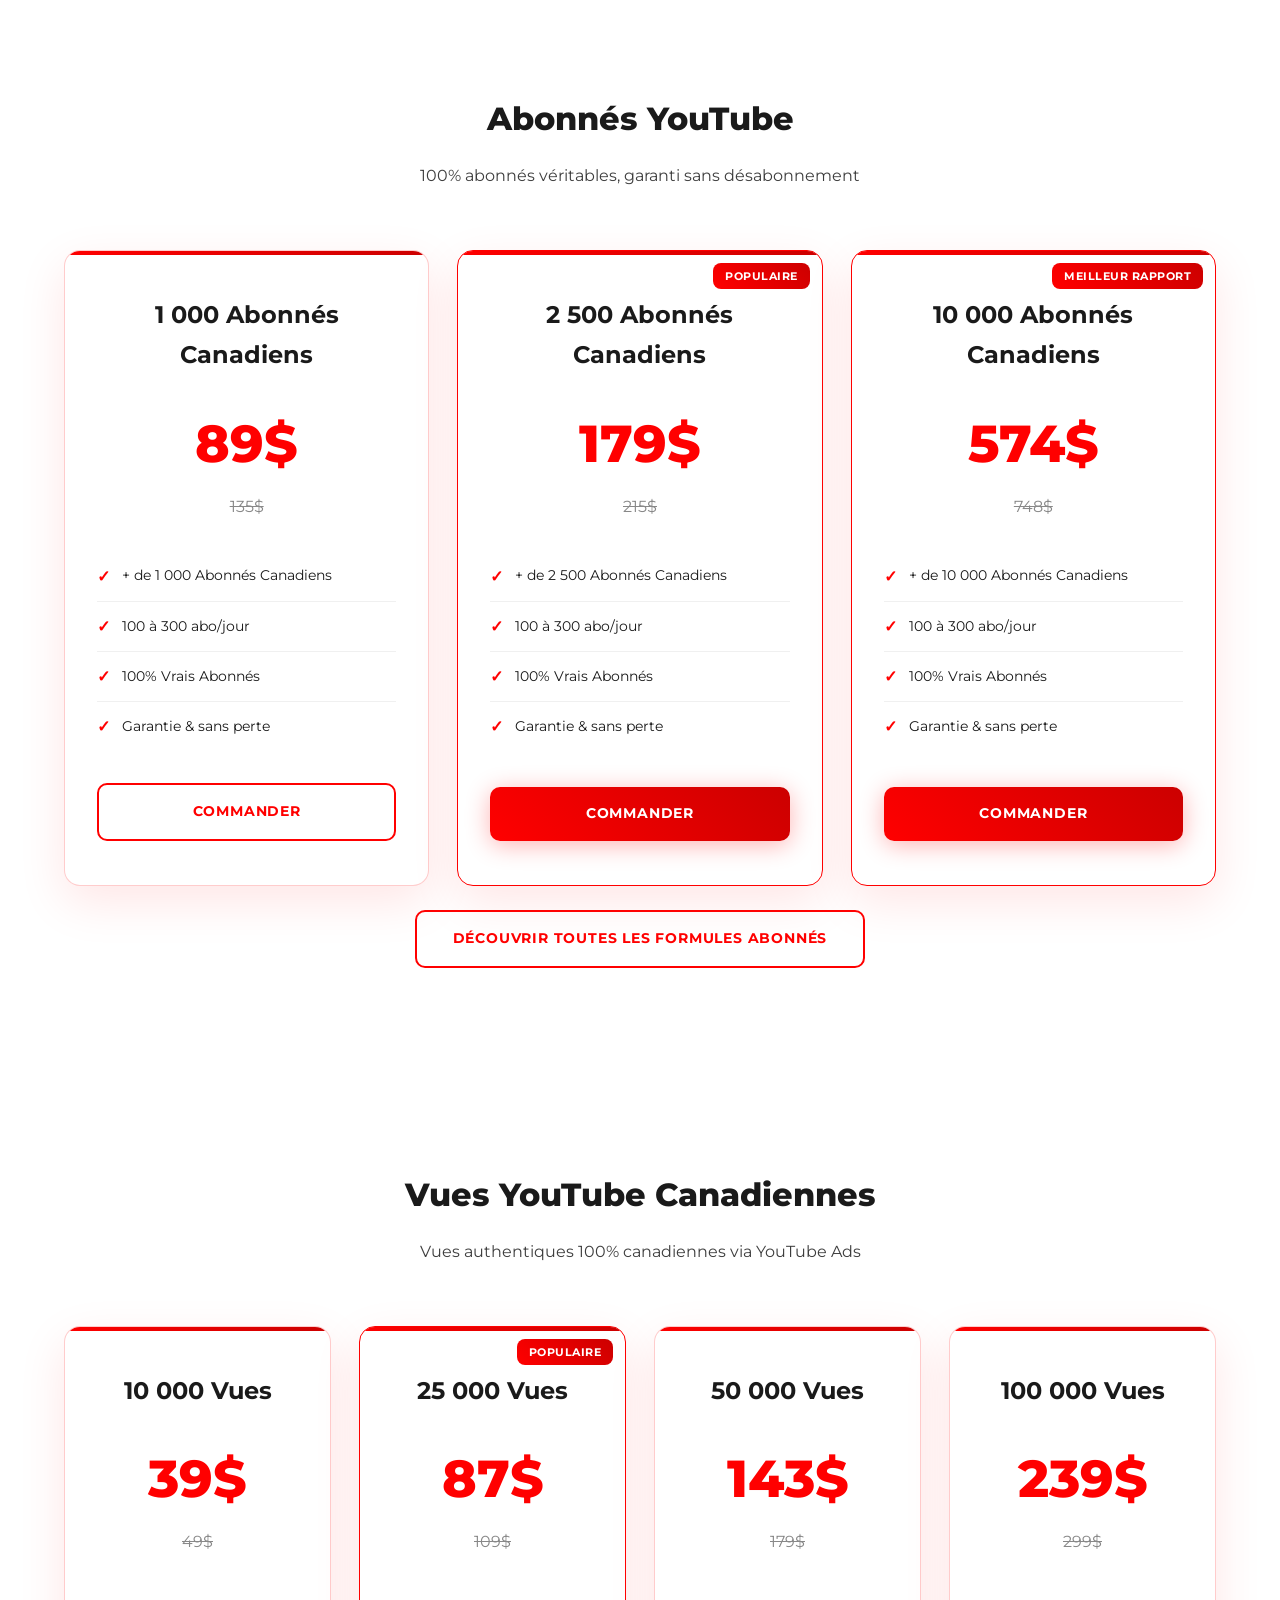
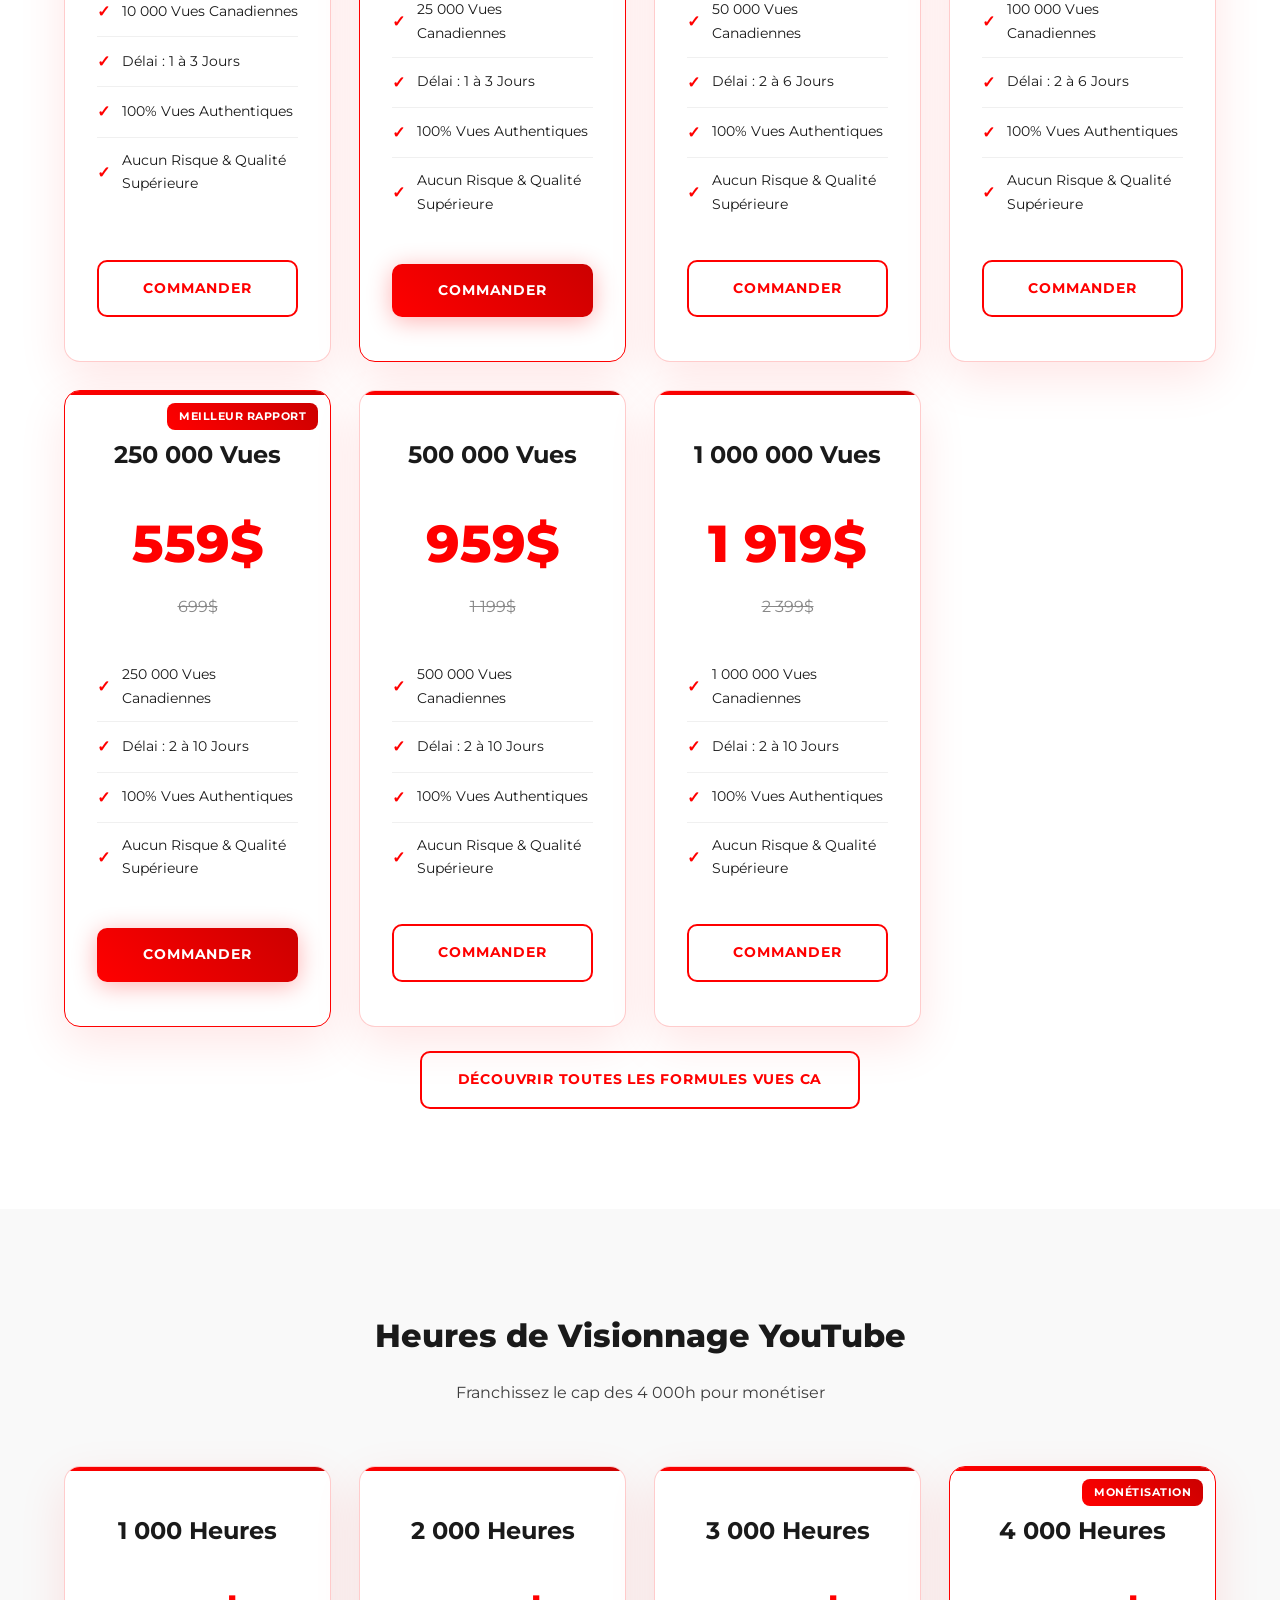
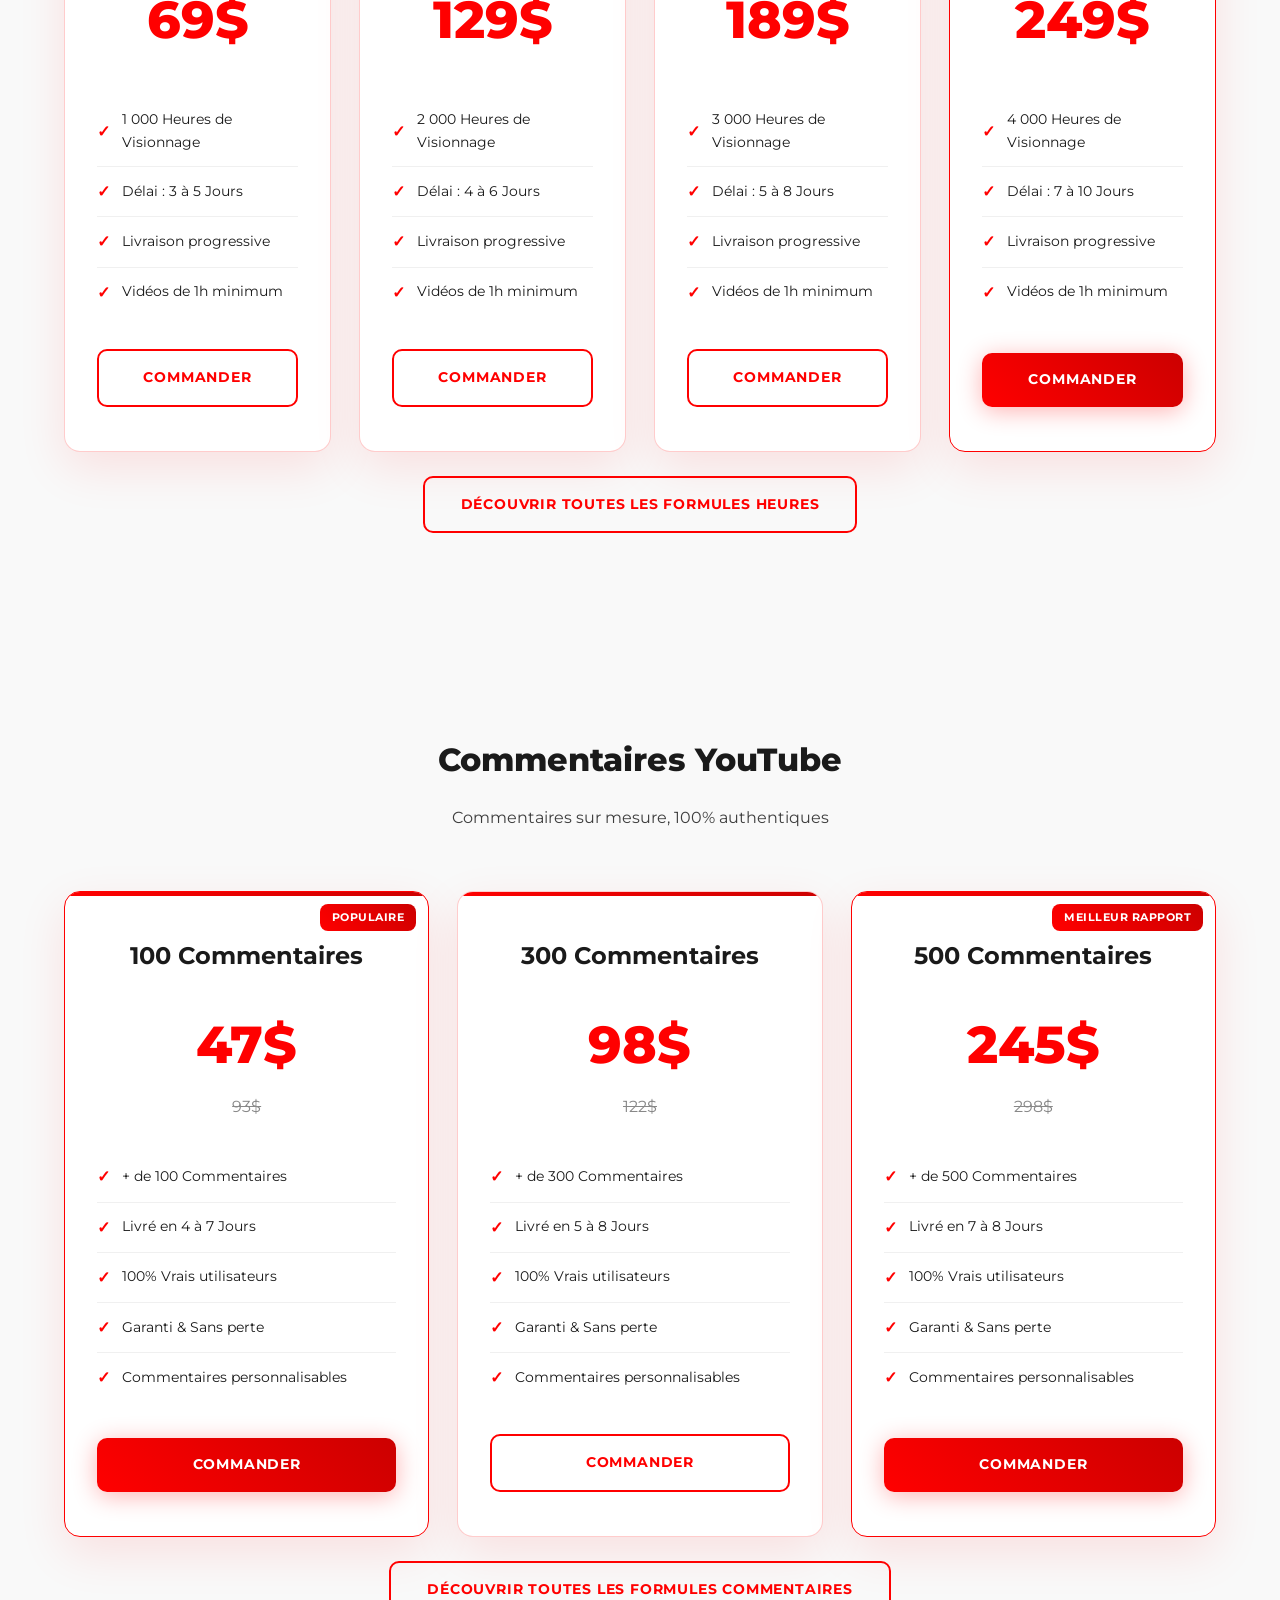
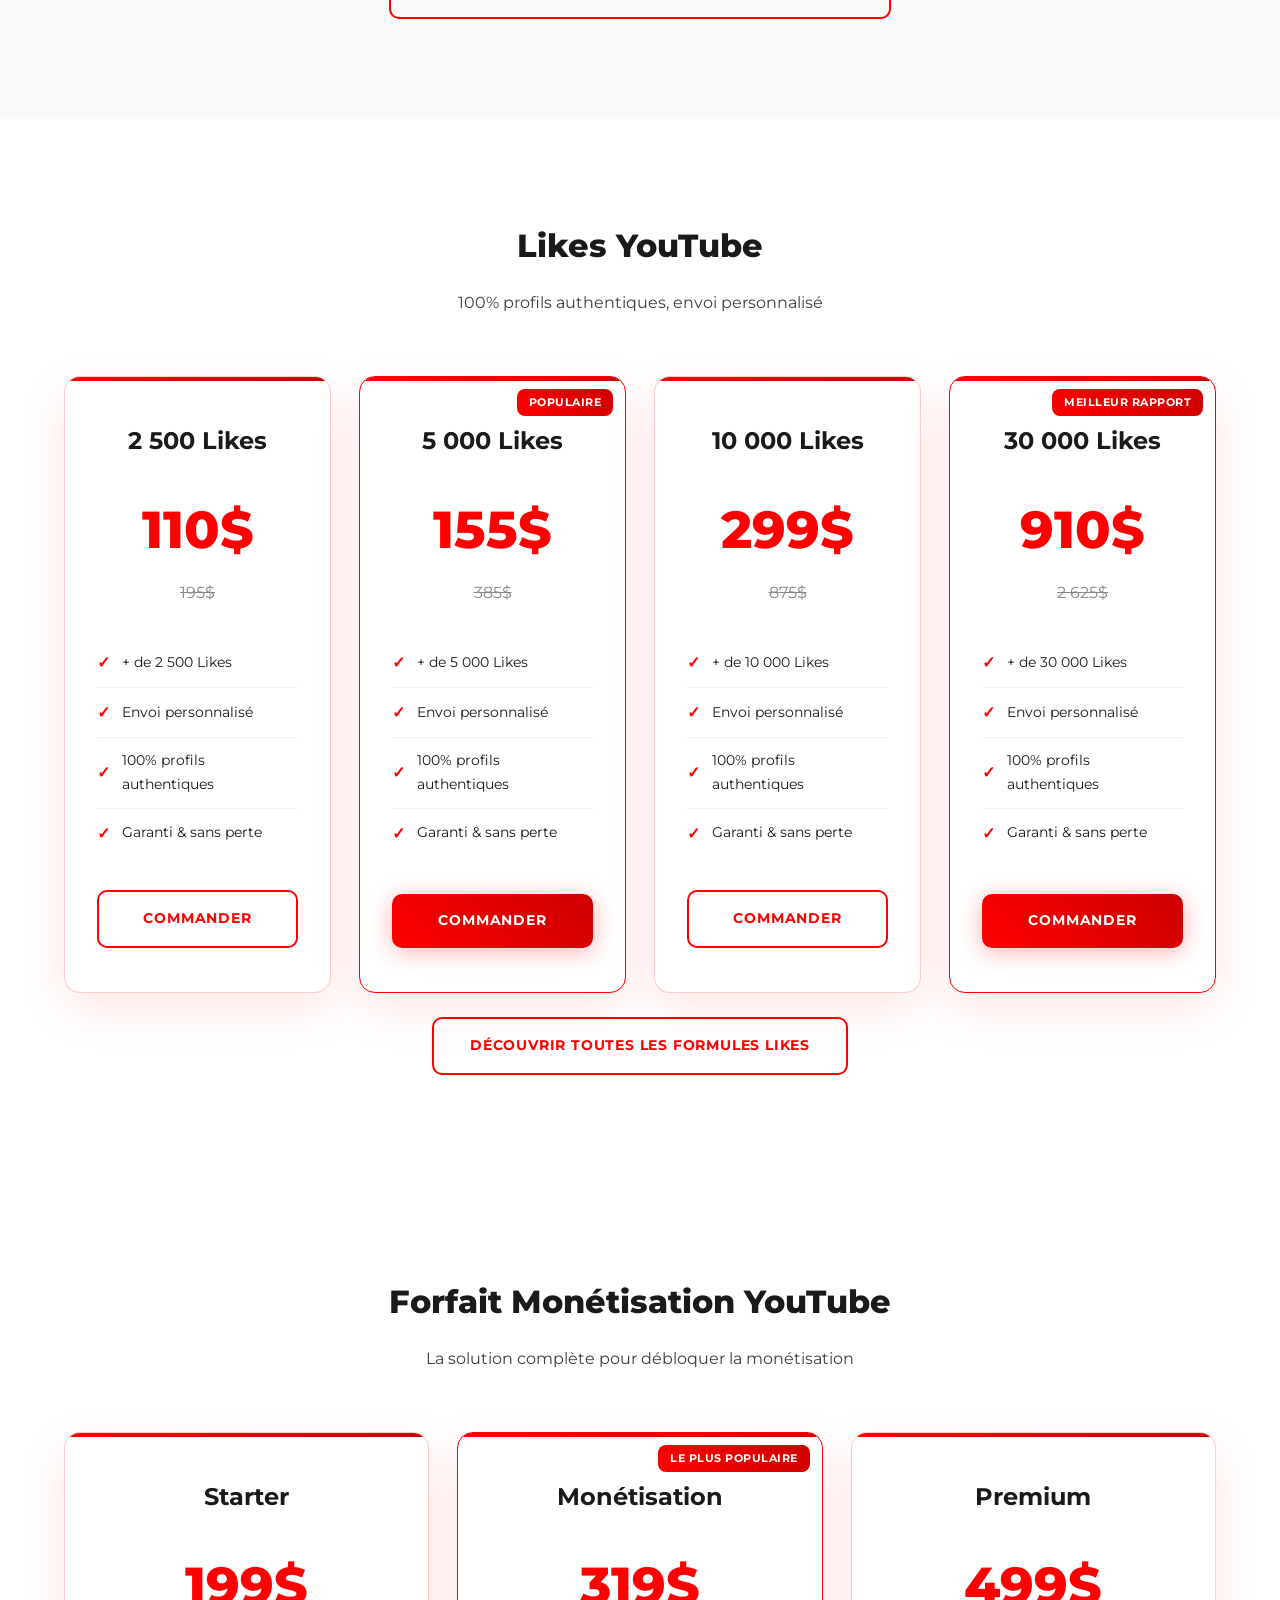
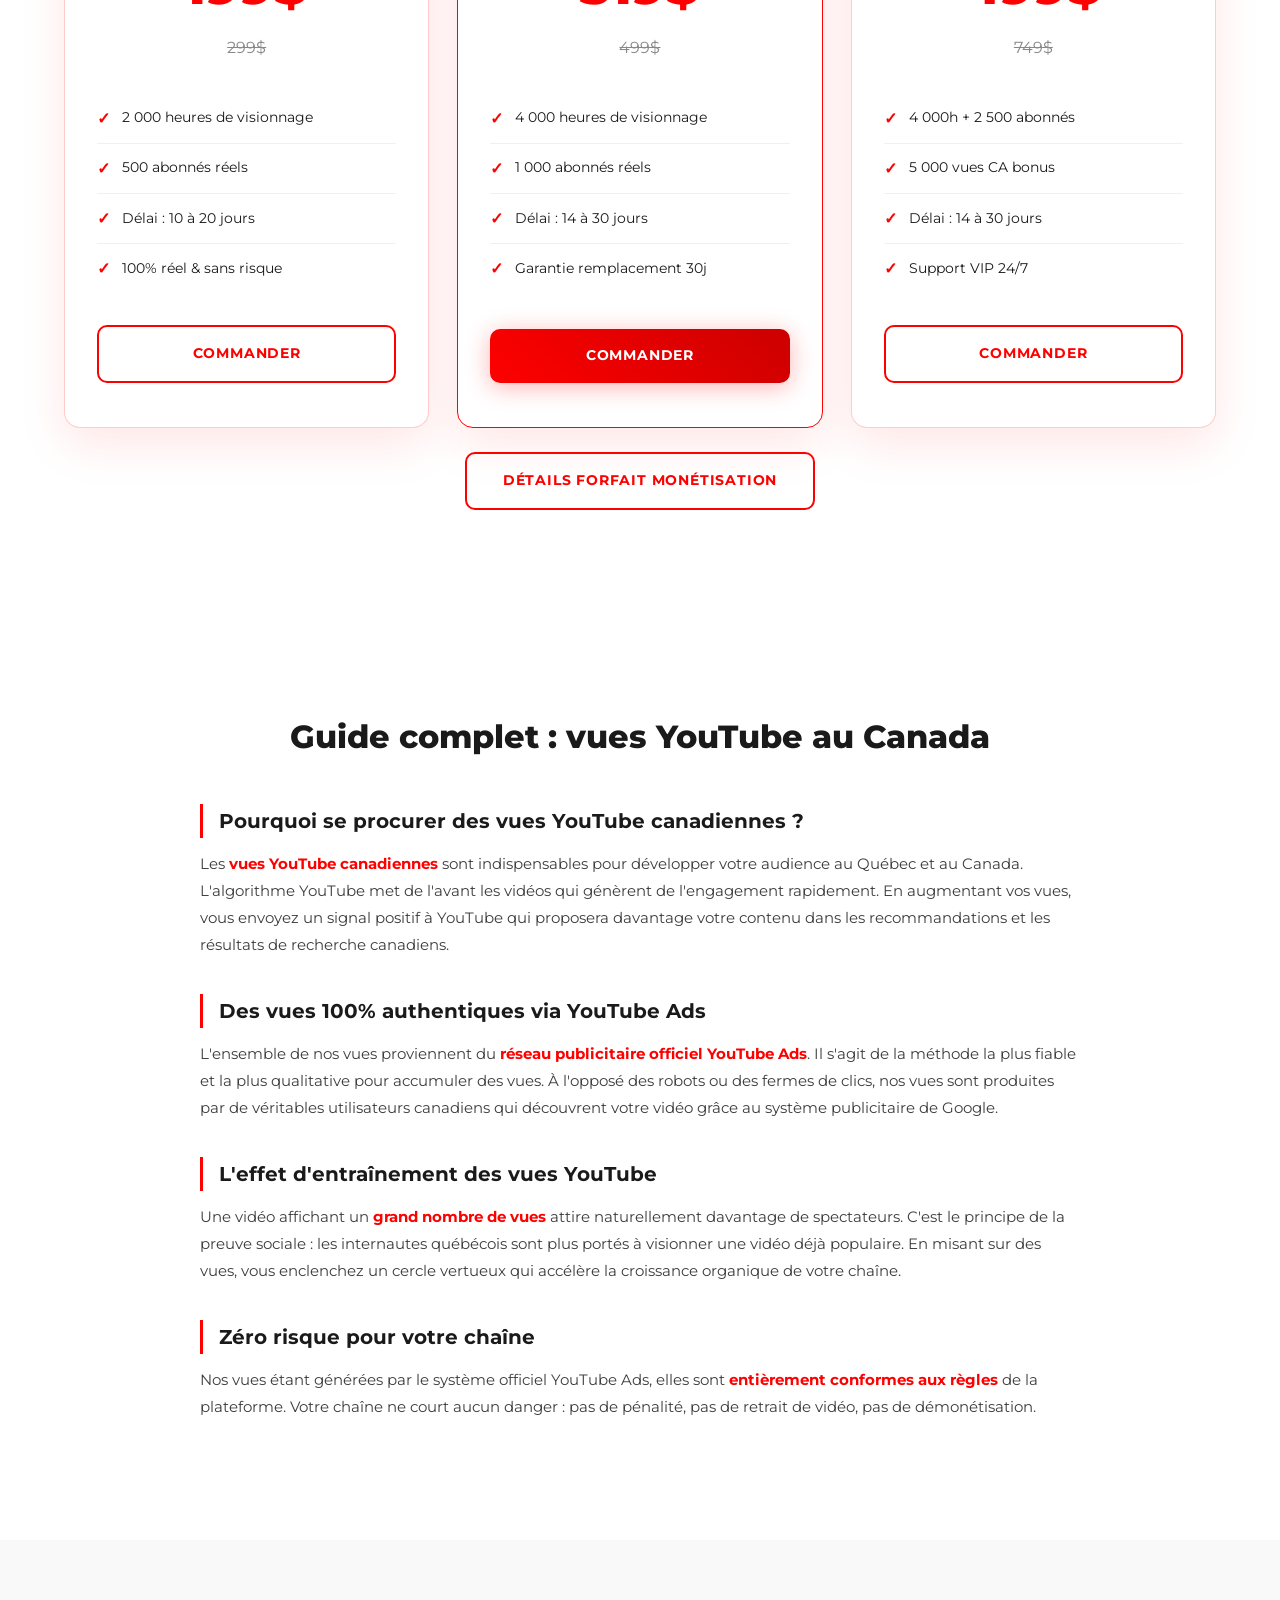
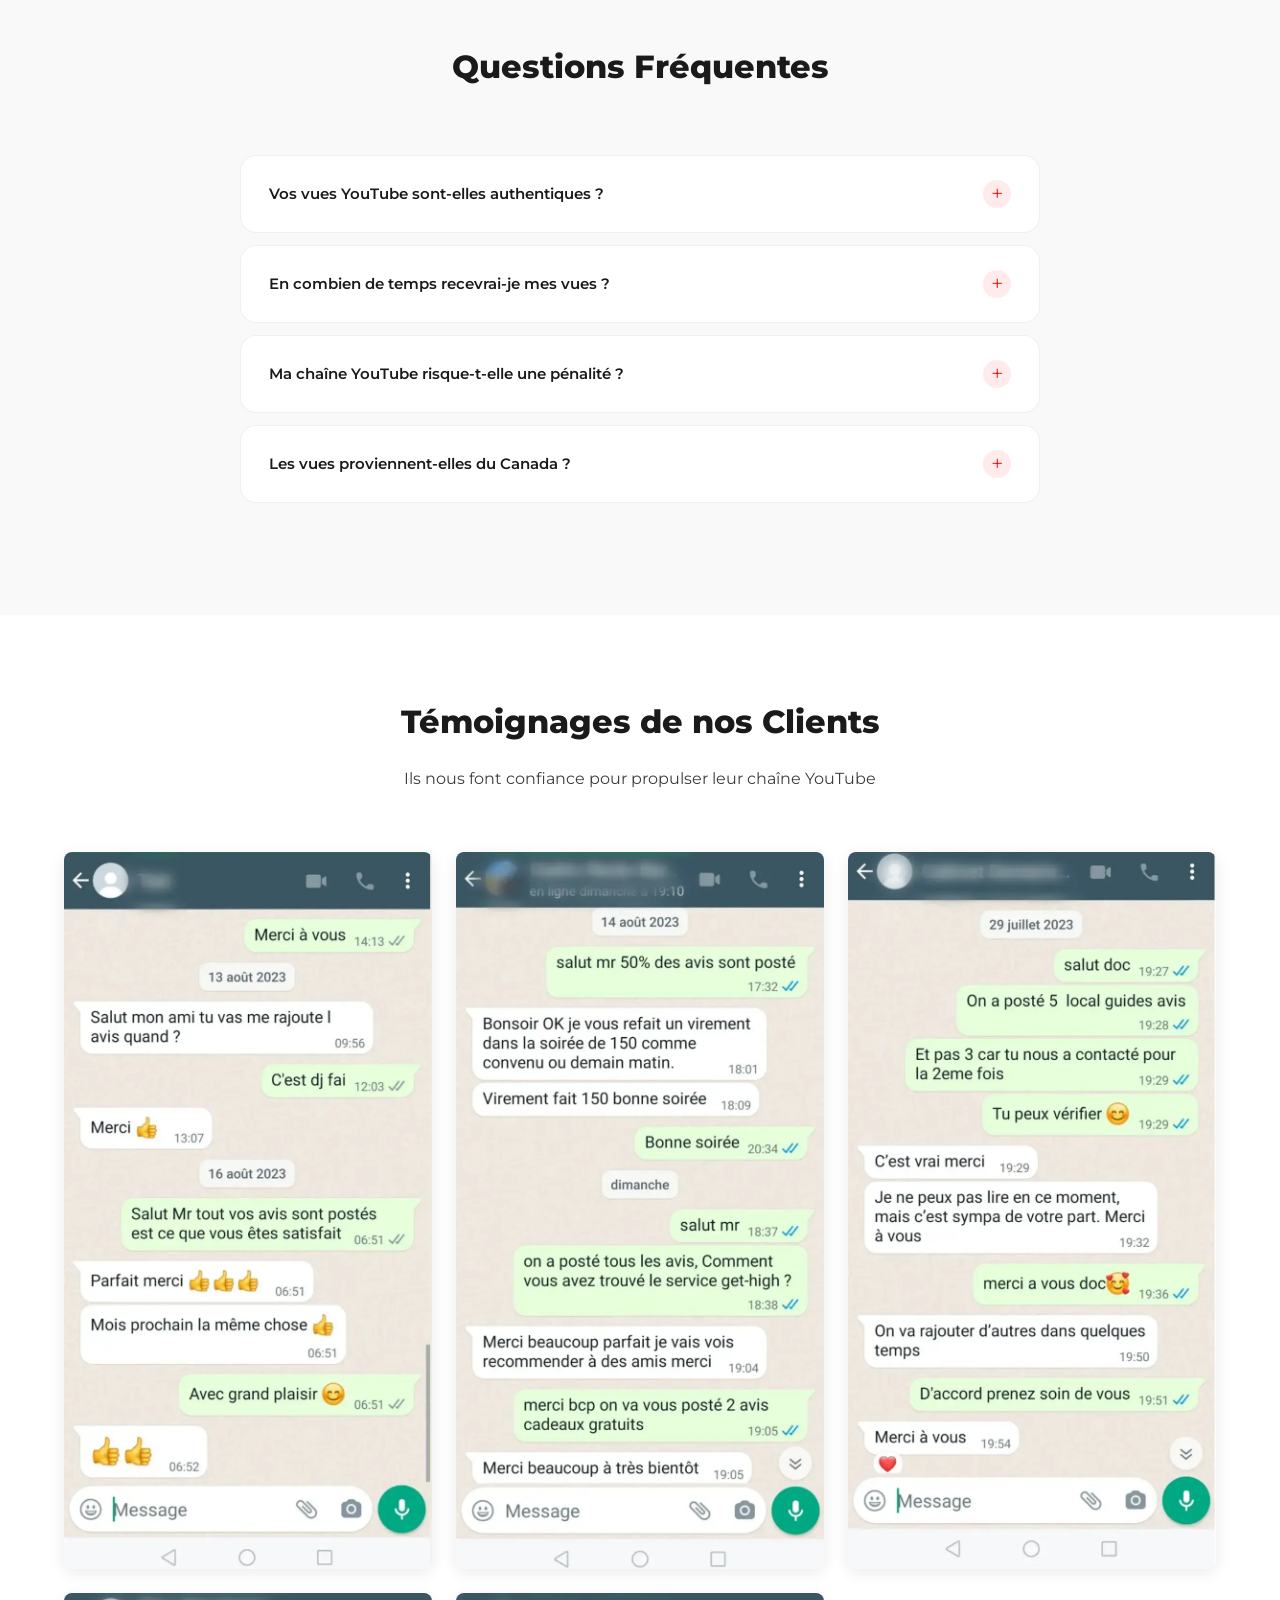
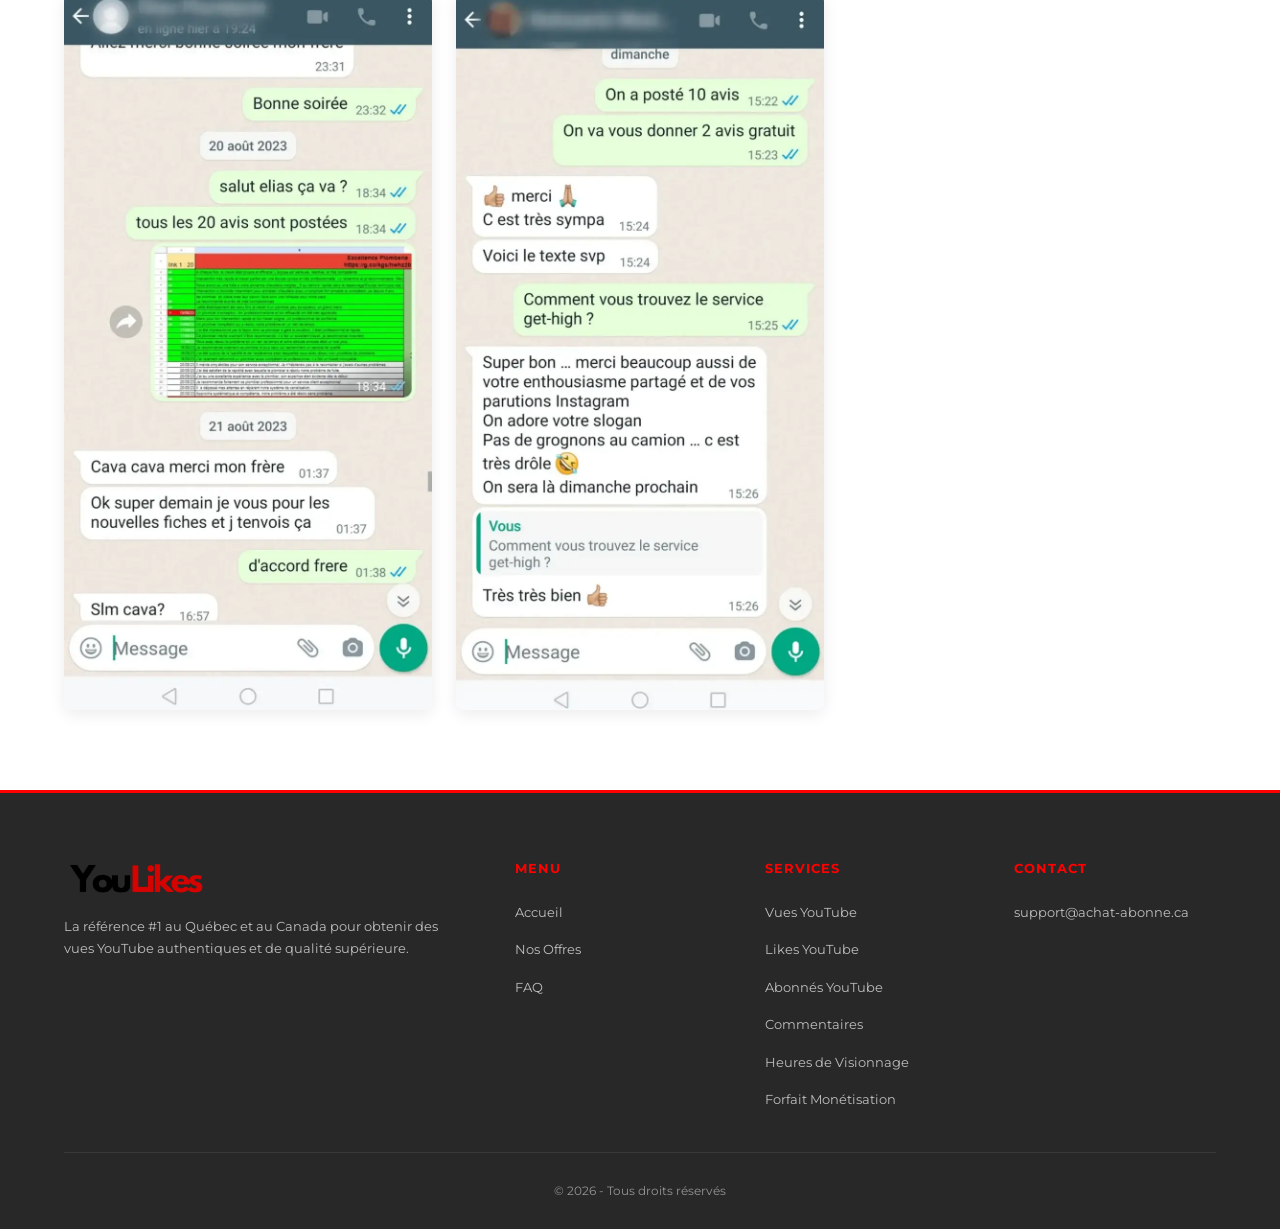
==== commit 5144b4d9: "chore: promo code YOUTUBE60 (-60%) + sitemap lastmod" ====
--- a/index.html
+++ b/index.html
@@ -1,4 +1,4 @@
-<!DOCTYPE html>
+﻿<!DOCTYPE html>
 <html lang="fr">
 <head>
     <meta charset="UTF-8">
@@ -30,203 +30,720 @@
     <script type="application/ld+json">
     {
         "@context": "https://schema.org",
-        "@type": "FAQPage",
-        "mainEntity": [
+        "@graph": [
             {
-                "@type": "Question",
-                "name": "Comment acheter des vues YouTube au Canada ?",
-                "acceptedAnswer": {
-                    "@type": "Answer",
-                    "text": "Pour obtenir des vues YouTube au Quebec, selectionnez votre formule, partagez l'URL de votre video et recevez vos vues en 12 a 24h. Nos vues sont 100% authentiques, generees via YouTube Ads."
+                "@type": "FAQPage",
+                "mainEntity": [
+                    {
+                        "@type": "Question",
+                        "name": "Comment acheter des vues YouTube au Canada ?",
+                        "acceptedAnswer": {
+                            "@type": "Answer",
+                            "text": "Pour obtenir des vues YouTube au Quebec, selectionnez votre formule, partagez l'URL de votre video et recevez vos vues en 12 a 24h. Nos vues sont 100% authentiques, generees via YouTube Ads."
+                        }
+                    },
+                    {
+                        "@type": "Question",
+                        "name": "Quel est le meilleur site pour acheter des vues YouTube au Quebec ?",
+                        "acceptedAnswer": {
+                            "@type": "Answer",
+                            "text": "Achat-abonne.ca est la reference au Quebec et au Canada pour obtenir des vues YouTube authentiques. Nous utilisons exclusivement le reseau publicitaire officiel YouTube Ads pour garantir des vues canadiennes de qualite superieure."
+                        }
+                    },
+                    {
+                        "@type": "Question",
+                        "name": "Combien coutent des vues YouTube au Canada ?",
+                        "acceptedAnswer": {
+                            "@type": "Answer",
+                            "text": "Nos tarifs debutent a 6.90 dollars les 1000 vues. Le cout varie en fonction du volume selectionne. Parcourez nos formules pour identifier celle qui correspond a votre budget."
+                        }
+                    },
+                    {
+                        "@type": "Question",
+                        "name": "Comment obtenir des abonnes YouTube au Quebec ?",
+                        "acceptedAnswer": {
+                            "@type": "Answer",
+                            "text": "Pour acheter des abonnes YouTube au Canada, explorez nos formules. Les tarifs debutent a 89 dollars pour 1000 abonnes. Que vous souhaitiez 1000 ou 100000 abonnes, nous proposons la formule adaptee. Achat-abonne.ca est le meilleur site pour acheter des abonnes youtube au Quebec."
+                        }
+                    },
+                    {
+                        "@type": "Question",
+                        "name": "Comment se procurer des likes YouTube ?",
+                        "acceptedAnswer": {
+                            "@type": "Answer",
+                            "text": "Pour obtenir des likes YouTube, choisissez la formule qui vous convient parmi nos offres. Chaque like provient de profils authentiques et la livraison se fait de maniere progressive pour un rendu naturel."
+                        }
+                    },
+                    {
+                        "@type": "Question",
+                        "name": "Est-il possible d'acheter des followers YouTube au Canada ?",
+                        "acceptedAnswer": {
+                            "@type": "Answer",
+                            "text": "Absolument, nos formules abonnes vous permettent d'obtenir des followers YouTube authentiques. Ils sont 100% reels, garantis sans desabonnement, et livres de facon graduelle."
+                        }
+                    },
+                    {
+                        "@type": "Question",
+                        "name": "Comment accumuler 4000h de visionnage YouTube au Quebec ?",
+                        "acceptedAnswer": {
+                            "@type": "Answer",
+                            "text": "Pour franchir le seuil des 4000 heures de visionnage YouTube requis pour la monetisation, nous offrons des formules dediees. Nos forfaits debutent a 69 dollars pour 1000 heures."
+                        }
+                    },
+                    {
+                        "@type": "Question",
+                        "name": "Comment debloquer la monetisation YouTube au Canada ?",
+                        "acceptedAnswer": {
+                            "@type": "Answer",
+                            "text": "La monetisation YouTube necessite 4000h de visionnage et 1000 abonnes. Nos formules vous aident a atteindre ces seuils rapidement. Notre forfait Monetisation cle en main demarre a 319 dollars et constitue la solution ideale pour les createurs canadiens et quebecois."
+                        }
+                    }
+                ]
+            },
+            {
+                "0": {
+                    "@context": "https://schema.org",
+                    "@type": "Product",
+                    "name": "Vues YouTube Canadiennes",
+                    "description": "Obtenez des vues YouTube canadiennes 100% authentiques via YouTube Ads. Tarifs avantageux des 39 dollars pour 10 000 vues. Vues de qualite superieure au Quebec et au Canada. Procurez-vous des vues YouTube en toute simplicite. Meilleur rapport qualite-prix. Envoi rapide garanti.",
+                    "brand": {
+                        "@type": "Brand",
+                        "name": "Achat-Abonne.ca"
+                    },
+                    "image": "https://achat-abonne.ca/logo.png",
+                    "offers": {
+                        "@type": "AggregateOffer",
+                        "priceCurrency": "CAD",
+                        "lowPrice": "39",
+                        "highPrice": "1919",
+                        "offerCount": "7",
+                        "availability": "https://schema.org/InStock"
+                    }
+                },
+                "1": {
+                    "@context": "https://schema.org",
+                    "@type": "Product",
+                    "name": "Likes YouTube Canada",
+                    "description": "Procurez-vous des likes YouTube 100% authentiques au Canada. Tarifs a partir de 110 dollars. Transaction securisee via Stripe. Envoi rapide et personnalise. Garanti sans perte pour les createurs quebecois.",
+                    "brand": {
+                        "@type": "Brand",
+                        "name": "Achat-Abonne.ca"
+                    },
+                    "image": "https://achat-abonne.ca/logo.png",
+                    "offers": {
+                        "@type": "AggregateOffer",
+                        "priceCurrency": "CAD",
+                        "lowPrice": "110",
+                        "highPrice": "910",
+                        "offerCount": "4",
+                        "availability": "https://schema.org/InStock"
+                    }
+                },
+                "2": {
+                    "@context": "https://schema.org",
+                    "@type": "Product",
+                    "name": "Abonnes YouTube Quebec",
+                    "description": "Obtenez des abonnes YouTube authentiques au Quebec et au Canada. Formules a partir de 89 dollars. Abonnes reels garantis sans desabonnement. De 1000 a 100000 abonnes selon vos objectifs. La reference canadienne pour developper votre chaine YouTube.",
+                    "brand": {
+                        "@type": "Brand",
+                        "name": "Achat-Abonne.ca"
+                    },
+                    "image": "https://achat-abonne.ca/logo.png",
+                    "offers": {
+                        "@type": "AggregateOffer",
+                        "priceCurrency": "CAD",
+                        "lowPrice": "89",
+                        "highPrice": "574",
+                        "offerCount": "3",
+                        "availability": "https://schema.org/InStock"
+                    }
+                },
+                "3": {
+                    "@context": "https://schema.org",
+                    "@type": "Product",
+                    "name": "Heures de Visionnage YouTube Canada",
+                    "description": "Accumulez des heures de visionnage YouTube pour atteindre le seuil de monetisation au Canada. 4000 heures requises pour le Programme Partenaire YouTube. Formules des 69 dollars, envoi progressif et securise pour les createurs quebecois.",
+                    "brand": {
+                        "@type": "Brand",
+                        "name": "Achat-Abonne.ca"
+                    },
+                    "image": "https://achat-abonne.ca/logo.png",
+                    "offers": {
+                        "@type": "AggregateOffer",
+                        "priceCurrency": "CAD",
+                        "lowPrice": "69",
+                        "highPrice": "249",
+                        "offerCount": "4",
+                        "availability": "https://schema.org/InStock"
+                    }
+                },
+                "4": {
+                    "@context": "https://schema.org",
+                    "@type": "Product",
+                    "name": "Forfait Monetisation YouTube Quebec",
+                    "description": "Forfait monetisation YouTube cle en main pour les createurs canadiens. Debloquez la monetisation rapidement avec notre solution complete. 4000 heures + 1000 abonnes inclus. Aucun risque. Activation sous 14 a 30 jours au Quebec.",
+                    "brand": {
+                        "@type": "Brand",
+                        "name": "Achat-Abonne.ca"
+                    },
+                    "image": "https://achat-abonne.ca/logo.png",
+                    "offers": {
+                        "@type": "AggregateOffer",
+                        "priceCurrency": "CAD",
+                        "lowPrice": "199",
+                        "highPrice": "499",
+                        "offerCount": "3",
+                        "availability": "https://schema.org/InStock"
+                    }
                 }
             },
             {
-                "@type": "Question",
-                "name": "Quel est le meilleur site pour acheter des vues YouTube au Quebec ?",
-                "acceptedAnswer": {
-                    "@type": "Answer",
-                    "text": "Achat-abonne.ca est la reference au Quebec et au Canada pour obtenir des vues YouTube authentiques. Nous utilisons exclusivement le reseau publicitaire officiel YouTube Ads pour garantir des vues canadiennes de qualite superieure."
+                "@type": "Organization",
+                "name": "Achat Abonne YouTube",
+                "url": "https://achat-abonne.ca",
+                "hasOfferCatalog": {
+                    "@type": "OfferCatalog",
+                    "name": "Nos services",
+                    "itemListElement": [
+                        {
+                            "@type": "Offer",
+                            "itemOffered": {
+                                "@type": "Service",
+                                "name": "page introuvable",
+                                "url": "https://achat-abonne.ca/404.html"
+                            }
+                        },
+                        {
+                            "@type": "Offer",
+                            "itemOffered": {
+                                "@type": "Service",
+                                "name": "acheter abonne youtube",
+                                "url": "https://achat-abonne.ca/acheter-abonne-youtube.html"
+                            }
+                        },
+                        {
+                            "@type": "Offer",
+                            "itemOffered": {
+                                "@type": "Service",
+                                "name": "acheter commentaires youtube",
+                                "url": "https://achat-abonne.ca/acheter-commentaires-youtube.html"
+                            }
+                        },
+                        {
+                            "@type": "Offer",
+                            "itemOffered": {
+                                "@type": "Service",
+                                "name": "acheter des likes youtube",
+                                "url": "https://achat-abonne.ca/acheter-des-likes-youtube.html"
+                            }
+                        },
+                        {
+                            "@type": "Offer",
+                            "itemOffered": {
+                                "@type": "Service",
+                                "name": "acheter heures visionnage youtube",
+                                "url": "https://achat-abonne.ca/acheter-heures-visionnage-youtube.html"
+                            }
+                        },
+                        {
+                            "@type": "Offer",
+                            "itemOffered": {
+                                "@type": "Service",
+                                "name": "monetisation youtube",
+                                "url": "https://achat-abonne.ca/monetisation-youtube.html"
+                            }
+                        }
+                    ]
                 }
             },
             {
-                "@type": "Question",
-                "name": "Combien coutent des vues YouTube au Canada ?",
-                "acceptedAnswer": {
-                    "@type": "Answer",
-                    "text": "Nos tarifs debutent a 6.90 dollars les 1000 vues. Le cout varie en fonction du volume selectionne. Parcourez nos formules pour identifier celle qui correspond a votre budget."
-                }
-            },
-            {
-                "@type": "Question",
-                "name": "Comment obtenir des abonnes YouTube au Quebec ?",
-                "acceptedAnswer": {
-                    "@type": "Answer",
-                    "text": "Pour acheter des abonnes YouTube au Canada, explorez nos formules. Les tarifs debutent a 89 dollars pour 1000 abonnes. Que vous souhaitiez 1000 ou 100000 abonnes, nous proposons la formule adaptee. Achat-abonne.ca est le meilleur site pour acheter des abonnes youtube au Quebec."
-                }
-            },
-            {
-                "@type": "Question",
-                "name": "Comment se procurer des likes YouTube ?",
-                "acceptedAnswer": {
-                    "@type": "Answer",
-                    "text": "Pour obtenir des likes YouTube, choisissez la formule qui vous convient parmi nos offres. Chaque like provient de profils authentiques et la livraison se fait de maniere progressive pour un rendu naturel."
-                }
-            },
-            {
-                "@type": "Question",
-                "name": "Est-il possible d'acheter des followers YouTube au Canada ?",
-                "acceptedAnswer": {
-                    "@type": "Answer",
-                    "text": "Absolument, nos formules abonnes vous permettent d'obtenir des followers YouTube authentiques. Ils sont 100% reels, garantis sans desabonnement, et livres de facon graduelle."
-                }
-            },
-            {
-                "@type": "Question",
-                "name": "Comment accumuler 4000h de visionnage YouTube au Quebec ?",
-                "acceptedAnswer": {
-                    "@type": "Answer",
-                    "text": "Pour franchir le seuil des 4000 heures de visionnage YouTube requis pour la monetisation, nous offrons des formules dediees. Nos forfaits debutent a 69 dollars pour 1000 heures."
-                }
-            },
-            {
-                "@type": "Question",
-                "name": "Comment debloquer la monetisation YouTube au Canada ?",
-                "acceptedAnswer": {
-                    "@type": "Answer",
-                    "text": "La monetisation YouTube necessite 4000h de visionnage et 1000 abonnes. Nos formules vous aident a atteindre ces seuils rapidement. Notre forfait Monetisation cle en main demarre a 319 dollars et constitue la solution ideale pour les createurs canadiens et quebecois."
-                }
+                "@type": "ItemList",
+                "name": "Offres",
+                "itemListElement": [
+                    {
+                        "@type": "ListItem",
+                        "position": 1,
+                        "item": {
+                            "@type": "Product",
+                            "image": "https://achat-abonne.ca/logo.png",
+                            "brand": {
+                                "@type": "Brand",
+                                "name": "Achat Abonne YouTube"
+                            },
+                            "name": "1 000 Abonnés Canadiens",
+                            "description": "Pack 1 000 Abonnés Canadiens.",
+                            "offers": {
+                                "@type": "Offer",
+                                "availability": "https://schema.org/InStock",
+                                "price": "89",
+                                "priceCurrency": "CAD"
+                            }
+                        }
+                    },
+                    {
+                        "@type": "ListItem",
+                        "position": 2,
+                        "item": {
+                            "@type": "Product",
+                            "image": "https://achat-abonne.ca/logo.png",
+                            "brand": {
+                                "@type": "Brand",
+                                "name": "Achat Abonne YouTube"
+                            },
+                            "name": "2 500 Abonnés Canadiens",
+                            "description": "Pack 2 500 Abonnés Canadiens.",
+                            "offers": {
+                                "@type": "Offer",
+                                "availability": "https://schema.org/InStock",
+                                "price": "179",
+                                "priceCurrency": "CAD"
+                            }
+                        }
+                    },
+                    {
+                        "@type": "ListItem",
+                        "position": 3,
+                        "item": {
+                            "@type": "Product",
+                            "image": "https://achat-abonne.ca/logo.png",
+                            "brand": {
+                                "@type": "Brand",
+                                "name": "Achat Abonne YouTube"
+                            },
+                            "name": "10 000 Abonnés Canadiens",
+                            "description": "Pack 10 000 Abonnés Canadiens.",
+                            "offers": {
+                                "@type": "Offer",
+                                "availability": "https://schema.org/InStock",
+                                "price": "574",
+                                "priceCurrency": "CAD"
+                            }
+                        }
+                    },
+                    {
+                        "@type": "ListItem",
+                        "position": 4,
+                        "item": {
+                            "@type": "Product",
+                            "image": "https://achat-abonne.ca/logo.png",
+                            "brand": {
+                                "@type": "Brand",
+                                "name": "Achat Abonne YouTube"
+                            },
+                            "name": "10 000 Vues",
+                            "description": "Pack 10 000 Vues.",
+                            "offers": {
+                                "@type": "Offer",
+                                "availability": "https://schema.org/InStock",
+                                "price": "39",
+                                "priceCurrency": "CAD"
+                            }
+                        }
+                    },
+                    {
+                        "@type": "ListItem",
+                        "position": 5,
+                        "item": {
+                            "@type": "Product",
+                            "image": "https://achat-abonne.ca/logo.png",
+                            "brand": {
+                                "@type": "Brand",
+                                "name": "Achat Abonne YouTube"
+                            },
+                            "name": "25 000 Vues",
+                            "description": "Pack 25 000 Vues.",
+                            "offers": {
+                                "@type": "Offer",
+                                "availability": "https://schema.org/InStock",
+                                "price": "87",
+                                "priceCurrency": "CAD"
+                            }
+                        }
+                    },
+                    {
+                        "@type": "ListItem",
+                        "position": 6,
+                        "item": {
+                            "@type": "Product",
+                            "image": "https://achat-abonne.ca/logo.png",
+                            "brand": {
+                                "@type": "Brand",
+                                "name": "Achat Abonne YouTube"
+                            },
+                            "name": "50 000 Vues",
+                            "description": "Pack 50 000 Vues.",
+                            "offers": {
+                                "@type": "Offer",
+                                "availability": "https://schema.org/InStock",
+                                "price": "143",
+                                "priceCurrency": "CAD"
+                            }
+                        }
+                    },
+                    {
+                        "@type": "ListItem",
+                        "position": 7,
+                        "item": {
+                            "@type": "Product",
+                            "image": "https://achat-abonne.ca/logo.png",
+                            "brand": {
+                                "@type": "Brand",
+                                "name": "Achat Abonne YouTube"
+                            },
+                            "name": "100 000 Vues",
+                            "description": "Pack 100 000 Vues.",
+                            "offers": {
+                                "@type": "Offer",
+                                "availability": "https://schema.org/InStock",
+                                "price": "239",
+                                "priceCurrency": "CAD"
+                            }
+                        }
+                    },
+                    {
+                        "@type": "ListItem",
+                        "position": 8,
+                        "item": {
+                            "@type": "Product",
+                            "image": "https://achat-abonne.ca/logo.png",
+                            "brand": {
+                                "@type": "Brand",
+                                "name": "Achat Abonne YouTube"
+                            },
+                            "name": "250 000 Vues",
+                            "description": "Pack 250 000 Vues.",
+                            "offers": {
+                                "@type": "Offer",
+                                "availability": "https://schema.org/InStock",
+                                "price": "559",
+                                "priceCurrency": "CAD"
+                            }
+                        }
+                    },
+                    {
+                        "@type": "ListItem",
+                        "position": 9,
+                        "item": {
+                            "@type": "Product",
+                            "image": "https://achat-abonne.ca/logo.png",
+                            "brand": {
+                                "@type": "Brand",
+                                "name": "Achat Abonne YouTube"
+                            },
+                            "name": "500 000 Vues",
+                            "description": "Pack 500 000 Vues.",
+                            "offers": {
+                                "@type": "Offer",
+                                "availability": "https://schema.org/InStock",
+                                "price": "959",
+                                "priceCurrency": "CAD"
+                            }
+                        }
+                    },
+                    {
+                        "@type": "ListItem",
+                        "position": 10,
+                        "item": {
+                            "@type": "Product",
+                            "image": "https://achat-abonne.ca/logo.png",
+                            "brand": {
+                                "@type": "Brand",
+                                "name": "Achat Abonne YouTube"
+                            },
+                            "name": "1 000 000 Vues",
+                            "description": "Pack 1 000 000 Vues.",
+                            "offers": {
+                                "@type": "Offer",
+                                "availability": "https://schema.org/InStock",
+                                "price": "1919",
+                                "priceCurrency": "CAD"
+                            }
+                        }
+                    },
+                    {
+                        "@type": "ListItem",
+                        "position": 11,
+                        "item": {
+                            "@type": "Product",
+                            "image": "https://achat-abonne.ca/logo.png",
+                            "brand": {
+                                "@type": "Brand",
+                                "name": "Achat Abonne YouTube"
+                            },
+                            "name": "1 000 Heures",
+                            "description": "Pack 1 000 Heures.",
+                            "offers": {
+                                "@type": "Offer",
+                                "availability": "https://schema.org/InStock",
+                                "price": "69",
+                                "priceCurrency": "CAD"
+                            }
+                        }
+                    },
+                    {
+                        "@type": "ListItem",
+                        "position": 12,
+                        "item": {
+                            "@type": "Product",
+                            "image": "https://achat-abonne.ca/logo.png",
+                            "brand": {
+                                "@type": "Brand",
+                                "name": "Achat Abonne YouTube"
+                            },
+                            "name": "2 000 Heures",
+                            "description": "Pack 2 000 Heures.",
+                            "offers": {
+                                "@type": "Offer",
+                                "availability": "https://schema.org/InStock",
+                                "price": "129",
+                                "priceCurrency": "CAD"
+                            }
+                        }
+                    },
+                    {
+                        "@type": "ListItem",
+                        "position": 13,
+                        "item": {
+                            "@type": "Product",
+                            "image": "https://achat-abonne.ca/logo.png",
+                            "brand": {
+                                "@type": "Brand",
+                                "name": "Achat Abonne YouTube"
+                            },
+                            "name": "3 000 Heures",
+                            "description": "Pack 3 000 Heures.",
+                            "offers": {
+                                "@type": "Offer",
+                                "availability": "https://schema.org/InStock",
+                                "price": "189",
+                                "priceCurrency": "CAD"
+                            }
+                        }
+                    },
+                    {
+                        "@type": "ListItem",
+                        "position": 14,
+                        "item": {
+                            "@type": "Product",
+                            "image": "https://achat-abonne.ca/logo.png",
+                            "brand": {
+                                "@type": "Brand",
+                                "name": "Achat Abonne YouTube"
+                            },
+                            "name": "4 000 Heures",
+                            "description": "Pack 4 000 Heures.",
+                            "offers": {
+                                "@type": "Offer",
+                                "availability": "https://schema.org/InStock",
+                                "price": "249",
+                                "priceCurrency": "CAD"
+                            }
+                        }
+                    },
+                    {
+                        "@type": "ListItem",
+                        "position": 15,
+                        "item": {
+                            "@type": "Product",
+                            "image": "https://achat-abonne.ca/logo.png",
+                            "brand": {
+                                "@type": "Brand",
+                                "name": "Achat Abonne YouTube"
+                            },
+                            "name": "100 Commentaires",
+                            "description": "Pack 100 Commentaires.",
+                            "offers": {
+                                "@type": "Offer",
+                                "availability": "https://schema.org/InStock",
+                                "price": "47",
+                                "priceCurrency": "CAD"
+                            }
+                        }
+                    },
+                    {
+                        "@type": "ListItem",
+                        "position": 16,
+                        "item": {
+                            "@type": "Product",
+                            "image": "https://achat-abonne.ca/logo.png",
+                            "brand": {
+                                "@type": "Brand",
+                                "name": "Achat Abonne YouTube"
+                            },
+                            "name": "300 Commentaires",
+                            "description": "Pack 300 Commentaires.",
+                            "offers": {
+                                "@type": "Offer",
+                                "availability": "https://schema.org/InStock",
+                                "price": "98",
+                                "priceCurrency": "CAD"
+                            }
+                        }
+                    },
+                    {
+                        "@type": "ListItem",
+                        "position": 17,
+                        "item": {
+                            "@type": "Product",
+                            "image": "https://achat-abonne.ca/logo.png",
+                            "brand": {
+                                "@type": "Brand",
+                                "name": "Achat Abonne YouTube"
+                            },
+                            "name": "500 Commentaires",
+                            "description": "Pack 500 Commentaires.",
+                            "offers": {
+                                "@type": "Offer",
+                                "availability": "https://schema.org/InStock",
+                                "price": "245",
+                                "priceCurrency": "CAD"
+                            }
+                        }
+                    },
+                    {
+                        "@type": "ListItem",
+                        "position": 18,
+                        "item": {
+                            "@type": "Product",
+                            "image": "https://achat-abonne.ca/logo.png",
+                            "brand": {
+                                "@type": "Brand",
+                                "name": "Achat Abonne YouTube"
+                            },
+                            "name": "2 500 Likes",
+                            "description": "Pack 2 500 Likes.",
+                            "offers": {
+                                "@type": "Offer",
+                                "availability": "https://schema.org/InStock",
+                                "price": "110",
+                                "priceCurrency": "CAD"
+                            }
+                        }
+                    },
+                    {
+                        "@type": "ListItem",
+                        "position": 19,
+                        "item": {
+                            "@type": "Product",
+                            "image": "https://achat-abonne.ca/logo.png",
+                            "brand": {
+                                "@type": "Brand",
+                                "name": "Achat Abonne YouTube"
+                            },
+                            "name": "5 000 Likes",
+                            "description": "Pack 5 000 Likes.",
+                            "offers": {
+                                "@type": "Offer",
+                                "availability": "https://schema.org/InStock",
+                                "price": "155",
+                                "priceCurrency": "CAD"
+                            }
+                        }
+                    },
+                    {
+                        "@type": "ListItem",
+                        "position": 20,
+                        "item": {
+                            "@type": "Product",
+                            "image": "https://achat-abonne.ca/logo.png",
+                            "brand": {
+                                "@type": "Brand",
+                                "name": "Achat Abonne YouTube"
+                            },
+                            "name": "10 000 Likes",
+                            "description": "Pack 10 000 Likes.",
+                            "offers": {
+                                "@type": "Offer",
+                                "availability": "https://schema.org/InStock",
+                                "price": "299",
+                                "priceCurrency": "CAD"
+                            }
+                        }
+                    },
+                    {
+                        "@type": "ListItem",
+                        "position": 21,
+                        "item": {
+                            "@type": "Product",
+                            "image": "https://achat-abonne.ca/logo.png",
+                            "brand": {
+                                "@type": "Brand",
+                                "name": "Achat Abonne YouTube"
+                            },
+                            "name": "30 000 Likes",
+                            "description": "Pack 30 000 Likes.",
+                            "offers": {
+                                "@type": "Offer",
+                                "availability": "https://schema.org/InStock",
+                                "price": "910",
+                                "priceCurrency": "CAD"
+                            }
+                        }
+                    },
+                    {
+                        "@type": "ListItem",
+                        "position": 22,
+                        "item": {
+                            "@type": "Product",
+                            "image": "https://achat-abonne.ca/logo.png",
+                            "brand": {
+                                "@type": "Brand",
+                                "name": "Achat Abonne YouTube"
+                            },
+                            "name": "Starter",
+                            "description": "Pack Starter.",
+                            "offers": {
+                                "@type": "Offer",
+                                "availability": "https://schema.org/InStock",
+                                "price": "199",
+                                "priceCurrency": "CAD"
+                            }
+                        }
+                    },
+                    {
+                        "@type": "ListItem",
+                        "position": 23,
+                        "item": {
+                            "@type": "Product",
+                            "image": "https://achat-abonne.ca/logo.png",
+                            "brand": {
+                                "@type": "Brand",
+                                "name": "Achat Abonne YouTube"
+                            },
+                            "name": "Monétisation",
+                            "description": "Pack Monétisation.",
+                            "offers": {
+                                "@type": "Offer",
+                                "availability": "https://schema.org/InStock",
+                                "price": "319",
+                                "priceCurrency": "CAD"
+                            }
+                        }
+                    },
+                    {
+                        "@type": "ListItem",
+                        "position": 24,
+                        "item": {
+                            "@type": "Product",
+                            "image": "https://achat-abonne.ca/logo.png",
+                            "brand": {
+                                "@type": "Brand",
+                                "name": "Achat Abonne YouTube"
+                            },
+                            "name": "Premium",
+                            "description": "Pack Premium.",
+                            "offers": {
+                                "@type": "Offer",
+                                "availability": "https://schema.org/InStock",
+                                "price": "499",
+                                "priceCurrency": "CAD"
+                            }
+                        }
+                    }
+                ]
             }
         ]
     }
-    </script>
-    <script type="application/ld+json">
-    [
-        {
-            "@context": "https://schema.org",
-            "@type": "Product",
-            "name": "Vues YouTube Canadiennes",
-            "description": "Obtenez des vues YouTube canadiennes 100% authentiques via YouTube Ads. Tarifs avantageux des 39 dollars pour 10 000 vues. Vues de qualite superieure au Quebec et au Canada. Procurez-vous des vues YouTube en toute simplicite. Meilleur rapport qualite-prix. Envoi rapide garanti.",
-            "brand": {
-                "@type": "Brand",
-                "name": "Achat-Abonne.ca"
-            },
-            "image": "https://achat-abonne.ca/logo.png",
-            "offers": {
-                "@type": "AggregateOffer",
-                "priceCurrency": "CAD",
-                "lowPrice": "39",
-                "highPrice": "1919",
-                "offerCount": "7",
-                "availability": "https://schema.org/InStock"
-            },
-            "aggregateRating": {
-                "@type": "AggregateRating",
-                "ratingValue": "4.9",
-                "reviewCount": "1247",
-                "bestRating": "5"
-            }
-        },
-        {
-            "@context": "https://schema.org",
-            "@type": "Product",
-            "name": "Likes YouTube Canada",
-            "description": "Procurez-vous des likes YouTube 100% authentiques au Canada. Tarifs a partir de 110 dollars. Transaction securisee via Stripe. Envoi rapide et personnalise. Garanti sans perte pour les createurs quebecois.",
-            "brand": {
-                "@type": "Brand",
-                "name": "Achat-Abonne.ca"
-            },
-            "image": "https://achat-abonne.ca/logo.png",
-            "offers": {
-                "@type": "AggregateOffer",
-                "priceCurrency": "CAD",
-                "lowPrice": "110",
-                "highPrice": "910",
-                "offerCount": "4",
-                "availability": "https://schema.org/InStock"
-            },
-            "aggregateRating": {
-                "@type": "AggregateRating",
-                "ratingValue": "4.8",
-                "reviewCount": "863",
-                "bestRating": "5"
-            }
-        },
-        {
-            "@context": "https://schema.org",
-            "@type": "Product",
-            "name": "Abonnes YouTube Quebec",
-            "description": "Obtenez des abonnes YouTube authentiques au Quebec et au Canada. Formules a partir de 89 dollars. Abonnes reels garantis sans desabonnement. De 1000 a 100000 abonnes selon vos objectifs. La reference canadienne pour developper votre chaine YouTube.",
-            "brand": {
-                "@type": "Brand",
-                "name": "Achat-Abonne.ca"
-            },
-            "image": "https://achat-abonne.ca/logo.png",
-            "offers": {
-                "@type": "AggregateOffer",
-                "priceCurrency": "CAD",
-                "lowPrice": "89",
-                "highPrice": "574",
-                "offerCount": "3",
-                "availability": "https://schema.org/InStock"
-            },
-            "aggregateRating": {
-                "@type": "AggregateRating",
-                "ratingValue": "4.9",
-                "reviewCount": "952",
-                "bestRating": "5"
-            }
-        },
-        {
-            "@context": "https://schema.org",
-            "@type": "Product",
-            "name": "Heures de Visionnage YouTube Canada",
-            "description": "Accumulez des heures de visionnage YouTube pour atteindre le seuil de monetisation au Canada. 4000 heures requises pour le Programme Partenaire YouTube. Formules des 69 dollars, envoi progressif et securise pour les createurs quebecois.",
-            "brand": {
-                "@type": "Brand",
-                "name": "Achat-Abonne.ca"
-            },
-            "image": "https://achat-abonne.ca/logo.png",
-            "offers": {
-                "@type": "AggregateOffer",
-                "priceCurrency": "CAD",
-                "lowPrice": "69",
-                "highPrice": "249",
-                "offerCount": "4",
-                "availability": "https://schema.org/InStock"
-            },
-            "aggregateRating": {
-                "@type": "AggregateRating",
-                "ratingValue": "4.8",
-                "reviewCount": "634",
-                "bestRating": "5"
-            }
-        },
-        {
-            "@context": "https://schema.org",
-            "@type": "Product",
-            "name": "Forfait Monetisation YouTube Quebec",
-            "description": "Forfait monetisation YouTube cle en main pour les createurs canadiens. Debloquez la monetisation rapidement avec notre solution complete. 4000 heures + 1000 abonnes inclus. Aucun risque. Activation sous 14 a 30 jours au Quebec.",
-            "brand": {
-                "@type": "Brand",
-                "name": "Achat-Abonne.ca"
-            },
-            "image": "https://achat-abonne.ca/logo.png",
-            "offers": {
-                "@type": "AggregateOffer",
-                "priceCurrency": "CAD",
-                "lowPrice": "199",
-                "highPrice": "499",
-                "offerCount": "3",
-                "availability": "https://schema.org/InStock"
-            },
-            "aggregateRating": {
-                "@type": "AggregateRating",
-                "ratingValue": "4.9",
-                "reviewCount": "478",
-                "bestRating": "5"
-            }
-        }
-    ]
     </script>
 </head>
 <body>
@@ -260,7 +777,7 @@
             </button>
         </div>
     </header>
-    <div class="promo-bar">&#x26A1; Obtenez 20% de rabais sur votre premi&egrave;re commande avec le code <span class="promo-code">YOUTUBE20</span></div>
+    <div class="promo-bar">&#x26A1; Obtenez 60% de rabais sur votre premi&egrave;re commande avec le code <span class="promo-code">YOUTUBE60</span></div>
 
     <section id="accueil" class="hero">
         <div class="container">
@@ -340,7 +857,7 @@
                         <li><span class="check">&#10003;</span> 100% Vrais Abonn&eacute;s</li>
                         <li><span class="check">&#10003;</span> Garantie &amp; sans perte</li>
                     </ul>
-                    <a href="https://buy.stripe.com/3cI00j55g6ODd546XW6Na0C" class="btn btn-outline" title="Commander 1000 abonn&eacute;s" rel="noopener" target="_blank">Commander</a>
+                    <a href="https://buy.stripe.com/7sY8wPfJU8WL1mm6XW6Na1J" class="btn btn-outline" title="Commander 1000 abonn&eacute;s" rel="noopener" target="_blank">Commander</a>
                 </div>
                 <div class="pricing-card featured">
                     <div class="pricing-badge">Populaire</div>
@@ -352,7 +869,7 @@
                         <li><span class="check">&#10003;</span> 100% Vrais Abonn&eacute;s</li>
                         <li><span class="check">&#10003;</span> Garantie &amp; sans perte</li>
                     </ul>
-                    <a href="https://buy.stripe.com/cNicN5cxIb4T1mm3LK6Na0B" class="btn btn-primary" title="Commander 2500 abonn&eacute;s" rel="noopener" target="_blank">Commander</a>
+                    <a href="https://buy.stripe.com/5kQ14napA0qf1mmfus6Na1L" class="btn btn-primary" title="Commander 2500 abonn&eacute;s" rel="noopener" target="_blank">Commander</a>
                 </div>
                 <div class="pricing-card featured">
                     <div class="pricing-badge">Meilleur rapport</div>
@@ -364,7 +881,7 @@
                         <li><span class="check">&#10003;</span> 100% Vrais Abonn&eacute;s</li>
                         <li><span class="check">&#10003;</span> Garantie &amp; sans perte</li>
                     </ul>
-                    <a href="https://buy.stripe.com/9B6bJ1gNYb4Tfdceqo6Na0y" class="btn btn-primary" title="Commander 10000 abonn&eacute;s" rel="noopener" target="_blank">Commander</a>
+                    <a href="https://buy.stripe.com/5kQ9AT55g3Crd54bec6Na1O" class="btn btn-primary" title="Commander 10000 abonn&eacute;s" rel="noopener" target="_blank">Commander</a>
                 </div>
             </div>
             <div style="text-align:center;margin-top:24px;"><a href="https://achat-abonne.ca/acheter-abonne-youtube.html" class="btn btn-outline" title="acheter 1000 abonnes youtube - acheter 100000 abonnes youtube canada">D&eacute;couvrir toutes les formules Abonn&eacute;s</a></div>
@@ -386,7 +903,7 @@
                         <li><span class="check">&#10003;</span> 100% Vues Authentiques</li>
                         <li><span class="check">&#10003;</span> Aucun Risque &amp; Qualit&eacute; Sup&eacute;rieure</li>
                     </ul>
-                    <a href="https://buy.stripe.com/7sYaEX7do8WLd54gyw6Na0G" class="btn btn-outline" title="Commander 10000 vues" rel="noopener" target="_blank">Commander</a>
+                    <a href="https://buy.stripe.com/cNi9ATeFQ0qf3uudmk6Na26" class="btn btn-outline" title="Commander 10000 vues" rel="noopener" target="_blank">Commander</a>
                 </div>
                 <div class="pricing-card featured">
                     <div class="pricing-badge">Populaire</div>
@@ -398,7 +915,7 @@
                         <li><span class="check">&#10003;</span> 100% Vues Authentiques</li>
                         <li><span class="check">&#10003;</span> Aucun Risque &amp; Qualit&eacute; Sup&eacute;rieure</li>
                     </ul>
-                    <a href="https://buy.stripe.com/9B6dR97doa0Pe98fus6Na0F" class="btn btn-primary" title="Commander 25000 vues" rel="noopener" target="_blank">Commander</a>
+                    <a href="https://buy.stripe.com/4gM6oHbtEeh5fdc0zy6Na27" class="btn btn-primary" title="Commander 25000 vues" rel="noopener" target="_blank">Commander</a>
                 </div>
                 <div class="pricing-card">
                     <div class="pricing-header"><h3>50 000 Vues</h3></div>
@@ -409,7 +926,7 @@
                         <li><span class="check">&#10003;</span> 100% Vues Authentiques</li>
                         <li><span class="check">&#10003;</span> Aucun Risque &amp; Qualit&eacute; Sup&eacute;rieure</li>
                     </ul>
-                    <a href="https://buy.stripe.com/eVqeVdcxIfl94yy8206Na0E" class="btn btn-outline" title="Commander 50000 vues" rel="noopener" target="_blank">Commander</a>
+                    <a href="https://buy.stripe.com/cNi5kDgNY5Kz7KK2HG6Na28" class="btn btn-outline" title="Commander 50000 vues" rel="noopener" target="_blank">Commander</a>
                 </div>
                 <div class="pricing-card">
                     <div class="pricing-header"><h3>100 000 Vues</h3></div>
@@ -420,7 +937,7 @@
                         <li><span class="check">&#10003;</span> 100% Vues Authentiques</li>
                         <li><span class="check">&#10003;</span> Aucun Risque &amp; Qualit&eacute; Sup&eacute;rieure</li>
                     </ul>
-                    <a href="https://buy.stripe.com/cNi6oHgNY7SHfdc0zy6Na0J" class="btn btn-outline" title="Commander 100000 vues" rel="noopener" target="_blank">Commander</a>
+                    <a href="https://buy.stripe.com/7sY9AT8hs4Gv6GG2HG6Na29" class="btn btn-outline" title="Commander 100000 vues" rel="noopener" target="_blank">Commander</a>
                 </div>
                 <div class="pricing-card featured">
                     <div class="pricing-badge">Meilleur rapport</div>
@@ -432,7 +949,7 @@
                         <li><span class="check">&#10003;</span> 100% Vues Authentiques</li>
                         <li><span class="check">&#10003;</span> Aucun Risque &amp; Qualit&eacute; Sup&eacute;rieure</li>
                     </ul>
-                    <a href="https://buy.stripe.com/14A5kDdBM8WLfdc9646Na0I" class="btn btn-primary" title="Commander 250000 vues" rel="noopener" target="_blank">Commander</a>
+                    <a href="https://buy.stripe.com/7sY28rapAeh59SSbec6Na2a" class="btn btn-primary" title="Commander 250000 vues" rel="noopener" target="_blank">Commander</a>
                 </div>
                 <div class="pricing-card">
                     <div class="pricing-header"><h3>500 000 Vues</h3></div>
@@ -443,7 +960,7 @@
                         <li><span class="check">&#10003;</span> 100% Vues Authentiques</li>
                         <li><span class="check">&#10003;</span> Aucun Risque &amp; Qualit&eacute; Sup&eacute;rieure</li>
                     </ul>
-                    <a href="https://buy.stripe.com/14A14nbtE2yn1mmfus6Na0H" class="btn btn-outline" title="Commander 500000 vues" rel="noopener" target="_blank">Commander</a>
+                    <a href="https://buy.stripe.com/fZubJ19lwgpdc105TS6Na2b" class="btn btn-outline" title="Commander 500000 vues" rel="noopener" target="_blank">Commander</a>
                 </div>
                 <div class="pricing-card">
                     <div class="pricing-header"><h3>1 000 000 Vues</h3></div>
@@ -454,7 +971,7 @@
                         <li><span class="check">&#10003;</span> 100% Vues Authentiques</li>
                         <li><span class="check">&#10003;</span> Aucun Risque &amp; Qualit&eacute; Sup&eacute;rieure</li>
                     </ul>
-                    <a href="https://buy.stripe.com/6oU5kDcxI7SHc103LK6Na0K" class="btn btn-outline" title="Commander 1000000 vues" rel="noopener" target="_blank">Commander</a>
+                    <a href="https://buy.stripe.com/14AbJ17do5Kz8OOeqo6Na2c" class="btn btn-outline" title="Commander 1000000 vues" rel="noopener" target="_blank">Commander</a>
                 </div>
             </div>
             <div style="text-align:center;margin-top:24px;"><a href="#vues" class="btn btn-outline" title="vues youtube canadiennes">D&eacute;couvrir toutes les formules Vues CA</a></div>
@@ -476,7 +993,7 @@
                         <li><span class="check">&#10003;</span> Livraison progressive</li>
                         <li><span class="check">&#10003;</span> Vid&eacute;os de 1h minimum</li>
                     </ul>
-                    <a href="https://buy.stripe.com/dRmfZh69k8WLghg4PO6Na0u" class="btn btn-outline" title="Commander 1000 heures" rel="noopener" target="_blank">Commander</a>
+                    <a href="https://buy.stripe.com/cNifZh55gb4Tfdc5TS6Na1Z" class="btn btn-outline" title="Commander 1000 heures" rel="noopener" target="_blank">Commander</a>
                 </div>
                 <div class="pricing-card">
                     <div class="pricing-header"><h3>2 000 Heures</h3></div>
@@ -487,7 +1004,7 @@
                         <li><span class="check">&#10003;</span> Livraison progressive</li>
                         <li><span class="check">&#10003;</span> Vid&eacute;os de 1h minimum</li>
                     </ul>
-                    <a href="https://buy.stripe.com/6oU8wP41c5Kz9SS6XW6Na0t" class="btn btn-outline" title="Commander 2000 heures" rel="noopener" target="_blank">Commander</a>
+                    <a href="https://buy.stripe.com/3cI5kDbtE2yn7KK5TS6Na20" class="btn btn-outline" title="Commander 2000 heures" rel="noopener" target="_blank">Commander</a>
                 </div>
                 <div class="pricing-card">
                     <div class="pricing-header"><h3>3 000 Heures</h3></div>
@@ -498,7 +1015,7 @@
                         <li><span class="check">&#10003;</span> Livraison progressive</li>
                         <li><span class="check">&#10003;</span> Vid&eacute;os de 1h minimum</li>
                     </ul>
-                    <a href="https://buy.stripe.com/eVq9AT2X81uj3uudmk6Na0s" class="btn btn-outline" title="Commander 3000 heures" rel="noopener" target="_blank">Commander</a>
+                    <a href="https://buy.stripe.com/bJeaEX41c6OD8OOgyw6Na21" class="btn btn-outline" title="Commander 3000 heures" rel="noopener" target="_blank">Commander</a>
                 </div>
                 <div class="pricing-card featured">
                     <div class="pricing-badge">Mon&eacute;tisation</div>
@@ -510,7 +1027,7 @@
                         <li><span class="check">&#10003;</span> Livraison progressive</li>
                         <li><span class="check">&#10003;</span> Vid&eacute;os de 1h minimum</li>
                     </ul>
-                    <a href="https://buy.stripe.com/5kQdR98hsb4T8OOgyw6Na0r" class="btn btn-primary" title="Commander 4000 heures" rel="noopener" target="_blank">Commander</a>
+                    <a href="https://buy.stripe.com/14A00j1T48WLd543LK6Na22" class="btn btn-primary" title="Commander 4000 heures" rel="noopener" target="_blank">Commander</a>
                 </div>
             </div>
             <div style="text-align:center;margin-top:24px;"><a href="https://achat-abonne.ca/acheter-heures-visionnage-youtube.html" class="btn btn-outline" title="heures visionnage youtube canada">D&eacute;couvrir toutes les formules Heures</a></div>
@@ -534,7 +1051,7 @@
                         <li><span class="check">&#10003;</span> Garanti &amp; Sans perte</li>
                         <li><span class="check">&#10003;</span> Commentaires personnalisables</li>
                     </ul>
-                    <a href="https://buy.stripe.com/dRm7sL41c4Gv8OOcig6Na0x" class="btn btn-primary" title="Commander 100 commentaires" rel="noopener" target="_blank">Commander</a>
+                    <a href="https://buy.stripe.com/00w9ATgNY3Crfdcdmk6Na1W" class="btn btn-primary" title="Commander 100 commentaires" rel="noopener" target="_blank">Commander</a>
                 </div>
                 <div class="pricing-card">
                     <div class="pricing-header"><h3>300 Commentaires</h3></div>
@@ -546,7 +1063,7 @@
                         <li><span class="check">&#10003;</span> Garanti &amp; Sans perte</li>
                         <li><span class="check">&#10003;</span> Commentaires personnalisables</li>
                     </ul>
-                    <a href="https://buy.stripe.com/9B6aEX7do6ODaWW6XW6Na0w" class="btn btn-outline" title="Commander 300 commentaires" rel="noopener" target="_blank">Commander</a>
+                    <a href="https://buy.stripe.com/bJe7sLfJU5Kz8OObec6Na1X" class="btn btn-outline" title="Commander 300 commentaires" rel="noopener" target="_blank">Commander</a>
                 </div>
                 <div class="pricing-card featured">
                     <div class="pricing-badge">Meilleur rapport</div>
@@ -559,7 +1076,7 @@
                         <li><span class="check">&#10003;</span> Garanti &amp; Sans perte</li>
                         <li><span class="check">&#10003;</span> Commentaires personnalisables</li>
                     </ul>
-                    <a href="https://buy.stripe.com/aFa7sL9lw4Gv3uugyw6Na0v" class="btn btn-primary" title="Commander 500 commentaires" rel="noopener" target="_blank">Commander</a>
+                    <a href="https://buy.stripe.com/dRmbJ1eFQgpd6GGbec6Na1Y" class="btn btn-primary" title="Commander 500 commentaires" rel="noopener" target="_blank">Commander</a>
                 </div>
             </div>
             <div style="text-align:center;margin-top:24px;"><a href="https://achat-abonne.ca/acheter-commentaires-youtube.html" class="btn btn-outline" title="commentaires youtube canada">D&eacute;couvrir toutes les formules Commentaires</a></div>
@@ -581,7 +1098,7 @@
                         <li><span class="check">&#10003;</span> 100% profils authentiques</li>
                         <li><span class="check">&#10003;</span> Garanti &amp; sans perte</li>
                     </ul>
-                    <a href="https://buy.stripe.com/8x200j1T44Gv0ii5TS6Na0R" class="btn btn-outline" title="Commander 2500 likes" rel="noopener" target="_blank">Commander</a>
+                    <a href="https://buy.stripe.com/6oU7sLapAfl90ii6XW6Na1P" class="btn btn-outline" title="Commander 2500 likes" rel="noopener" target="_blank">Commander</a>
                 </div>
                 <div class="pricing-card featured">
                     <div class="pricing-badge">Populaire</div>
@@ -593,7 +1110,7 @@
                         <li><span class="check">&#10003;</span> 100% profils authentiques</li>
                         <li><span class="check">&#10003;</span> Garanti &amp; sans perte</li>
                     </ul>
-                    <a href="https://buy.stripe.com/28EbJ169kgpd4yy0zy6Na0Q" class="btn btn-primary" title="Commander 5000 likes" rel="noopener" target="_blank">Commander</a>
+                    <a href="https://buy.stripe.com/bJeaEXgNY8WLe981DC6Na1Q" class="btn btn-primary" title="Commander 5000 likes" rel="noopener" target="_blank">Commander</a>
                 </div>
                 <div class="pricing-card">
                     <div class="pricing-header"><h3>10 000 Likes</h3></div>
@@ -604,7 +1121,7 @@
                         <li><span class="check">&#10003;</span> 100% profils authentiques</li>
                         <li><span class="check">&#10003;</span> Garanti &amp; sans perte</li>
                     </ul>
-                    <a href="https://buy.stripe.com/9B69AT41ceh5fdcfus6Na0O" class="btn btn-outline" title="Commander 10000 likes" rel="noopener" target="_blank">Commander</a>
+                    <a href="https://buy.stripe.com/bJe00jcxIa0P2qq8206Na1S" class="btn btn-outline" title="Commander 10000 likes" rel="noopener" target="_blank">Commander</a>
                 </div>
                 <div class="pricing-card featured">
                     <div class="pricing-badge">Meilleur rapport</div>
@@ -616,7 +1133,7 @@
                         <li><span class="check">&#10003;</span> 100% profils authentiques</li>
                         <li><span class="check">&#10003;</span> Garanti &amp; sans perte</li>
                     </ul>
-                    <a href="https://buy.stripe.com/6oUaEXdBM0qf7KK0zy6Na0L" class="btn btn-primary" title="Commander 30000 likes" rel="noopener" target="_blank">Commander</a>
+                    <a href="https://buy.stripe.com/8x2dR9dBM3Cr7KKeqo6Na1V" class="btn btn-primary" title="Commander 30000 likes" rel="noopener" target="_blank">Commander</a>
                 </div>
             </div>
             <div style="text-align:center;margin-top:24px;"><a href="https://achat-abonne.ca/acheter-des-likes-youtube.html" class="btn btn-outline" title="acheter des likes youtube canada">D&eacute;couvrir toutes les formules Likes</a></div>
@@ -638,7 +1155,7 @@
                         <li><span class="check">&#10003;</span> D&eacute;lai : 10 &agrave; 20 jours</li>
                         <li><span class="check">&#10003;</span> 100% r&eacute;el &amp; sans risque</li>
                     </ul>
-                    <a href="https://buy.stripe.com/6oU5kD1T46OD2qqdmk6Na0q" class="btn btn-outline" title="Commander le pack Starter" rel="noopener" target="_blank">Commander</a>
+                    <a href="https://buy.stripe.com/cNieVd7dob4T0iigyw6Na23" class="btn btn-outline" title="Commander le pack Starter" rel="noopener" target="_blank">Commander</a>
                 </div>
                 <div class="pricing-card featured">
                     <div class="pricing-badge">Le plus populaire</div>
@@ -650,7 +1167,7 @@
                         <li><span class="check">&#10003;</span> D&eacute;lai : 14 &agrave; 30 jours</li>
                         <li><span class="check">&#10003;</span> Garantie remplacement 30j</li>
                     </ul>
-                    <a href="https://buy.stripe.com/8x214n41c2yn5CCeqo6Na0p" class="btn btn-primary" title="Commander le forfait Mon&eacute;tisation" rel="noopener" target="_blank">Commander</a>
+                    <a href="https://buy.stripe.com/dRmaEXgNYc8X7KK1DC6Na24" class="btn btn-primary" title="Commander le forfait Mon&eacute;tisation" rel="noopener" target="_blank">Commander</a>
                 </div>
                 <div class="pricing-card">
                     <div class="pricing-header"><h3>Premium</h3></div>
@@ -661,7 +1178,7 @@
                         <li><span class="check">&#10003;</span> D&eacute;lai : 14 &agrave; 30 jours</li>
                         <li><span class="check">&#10003;</span> Support VIP 24/7</li>
                     </ul>
-                    <a href="https://buy.stripe.com/bJebJ17do6OD6GG8206Na0o" class="btn btn-outline" title="Commander le pack Premium" rel="noopener" target="_blank">Commander</a>
+                    <a href="https://buy.stripe.com/8x29AT0P05Kzfdc1DC6Na25" class="btn btn-outline" title="Commander le pack Premium" rel="noopener" target="_blank">Commander</a>
                 </div>
             </div>
             <div style="text-align:center;margin-top:24px;"><a href="https://achat-abonne.ca/monetisation-youtube.html" class="btn btn-outline" title="mon&eacute;tiser youtube qu&eacute;bec">D&eacute;tails Forfait Mon&eacute;tisation</a></div>
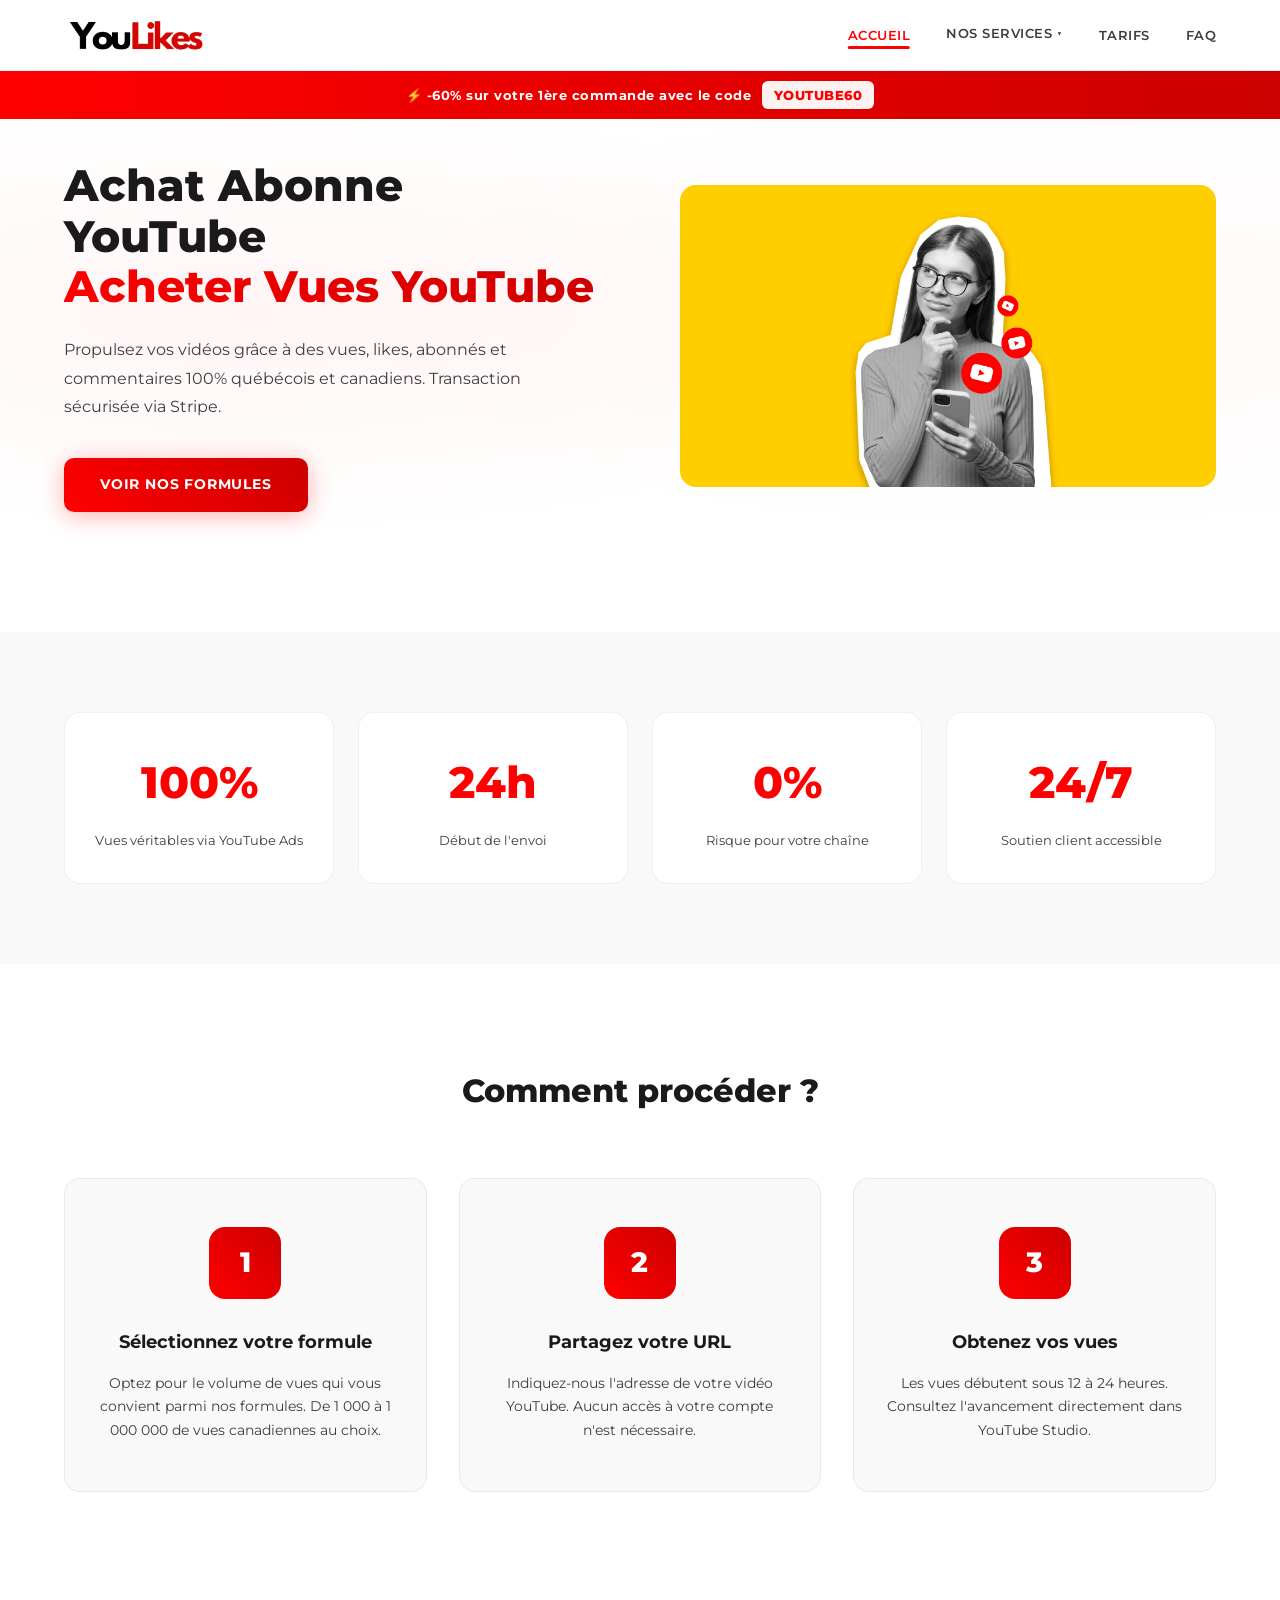
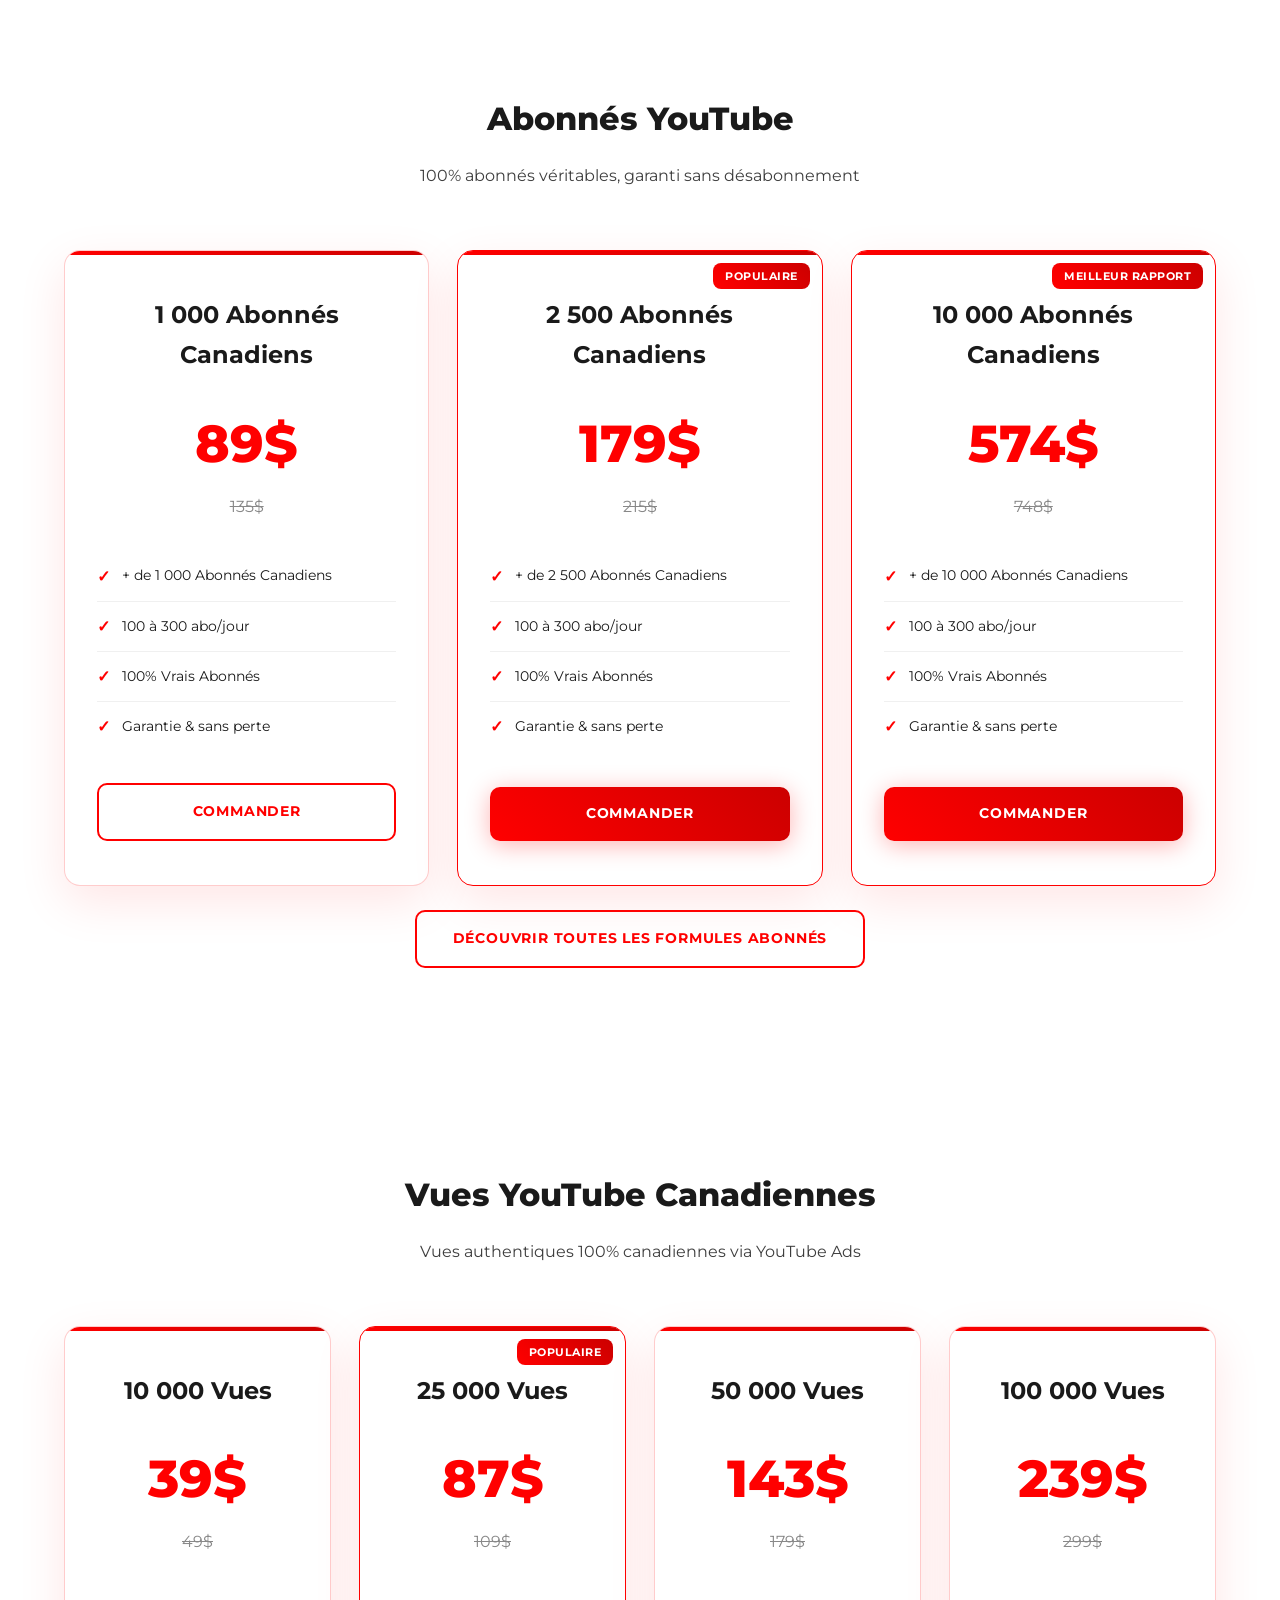
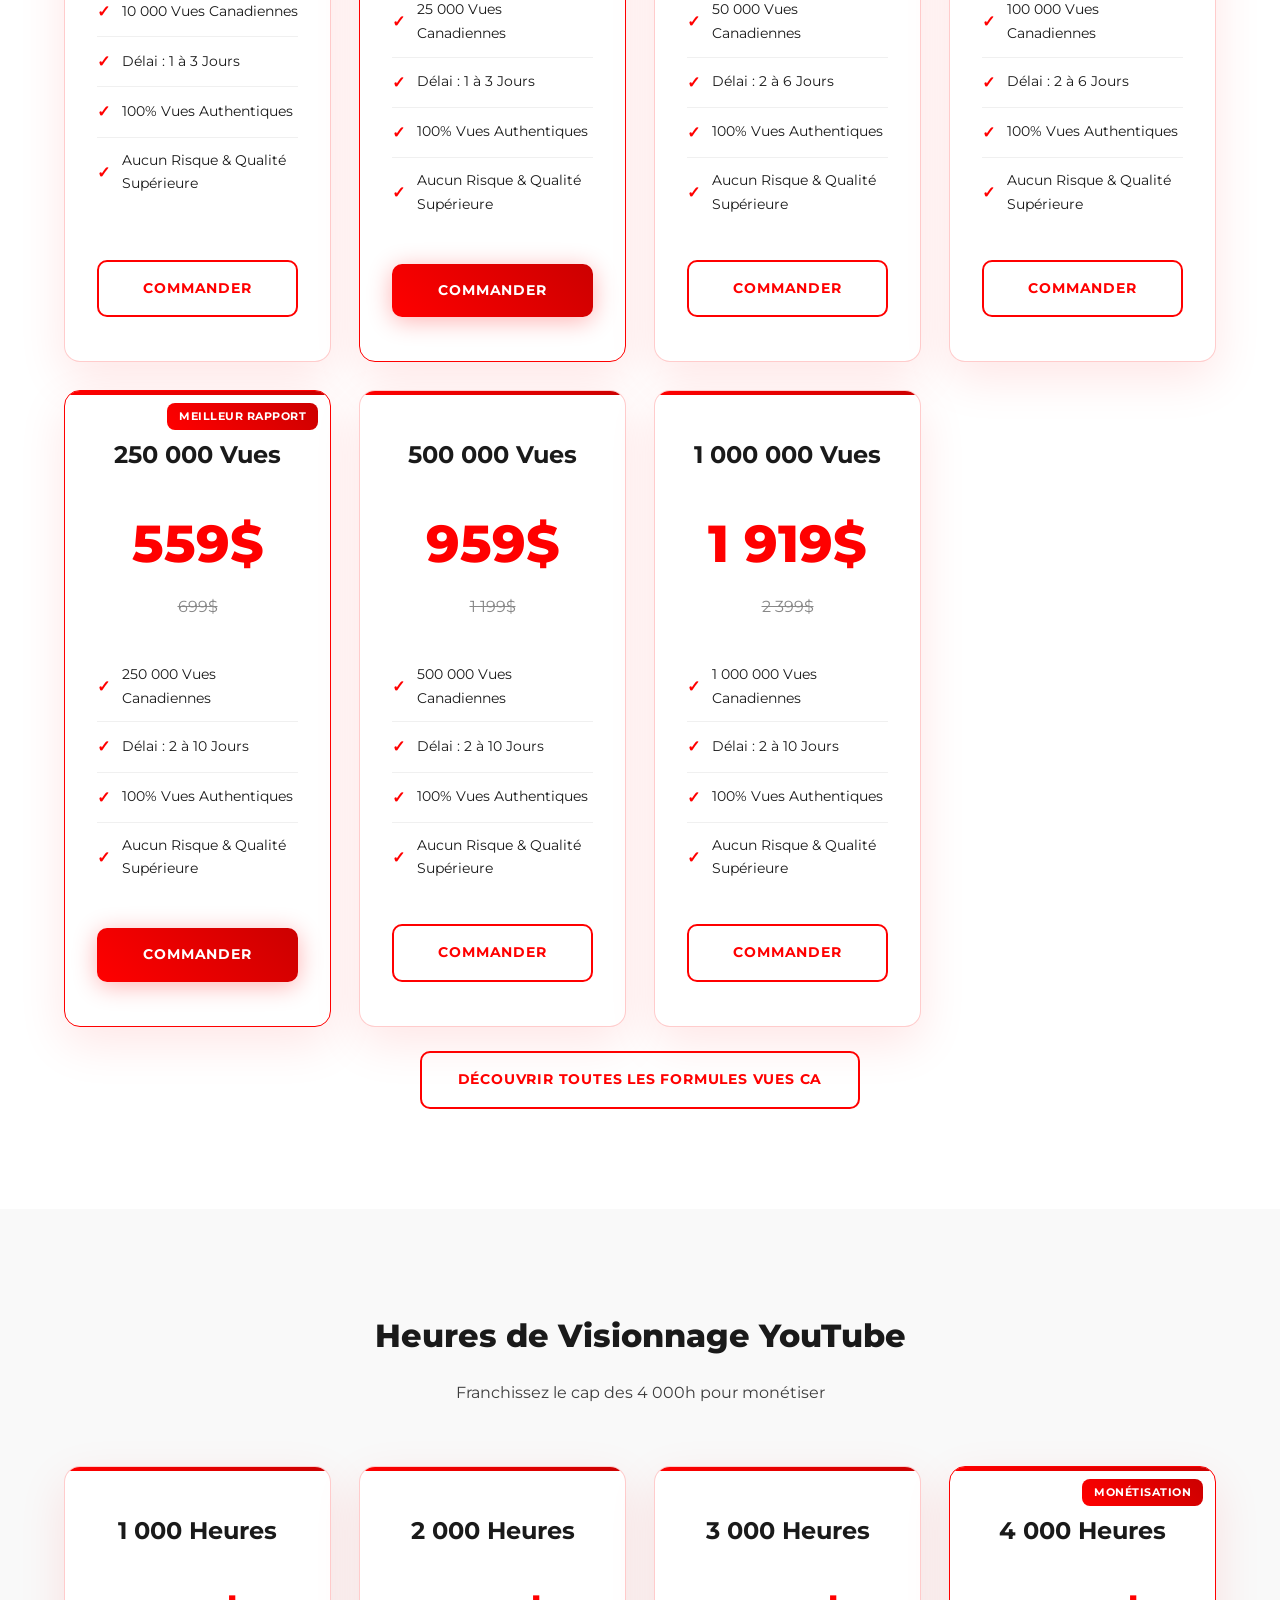
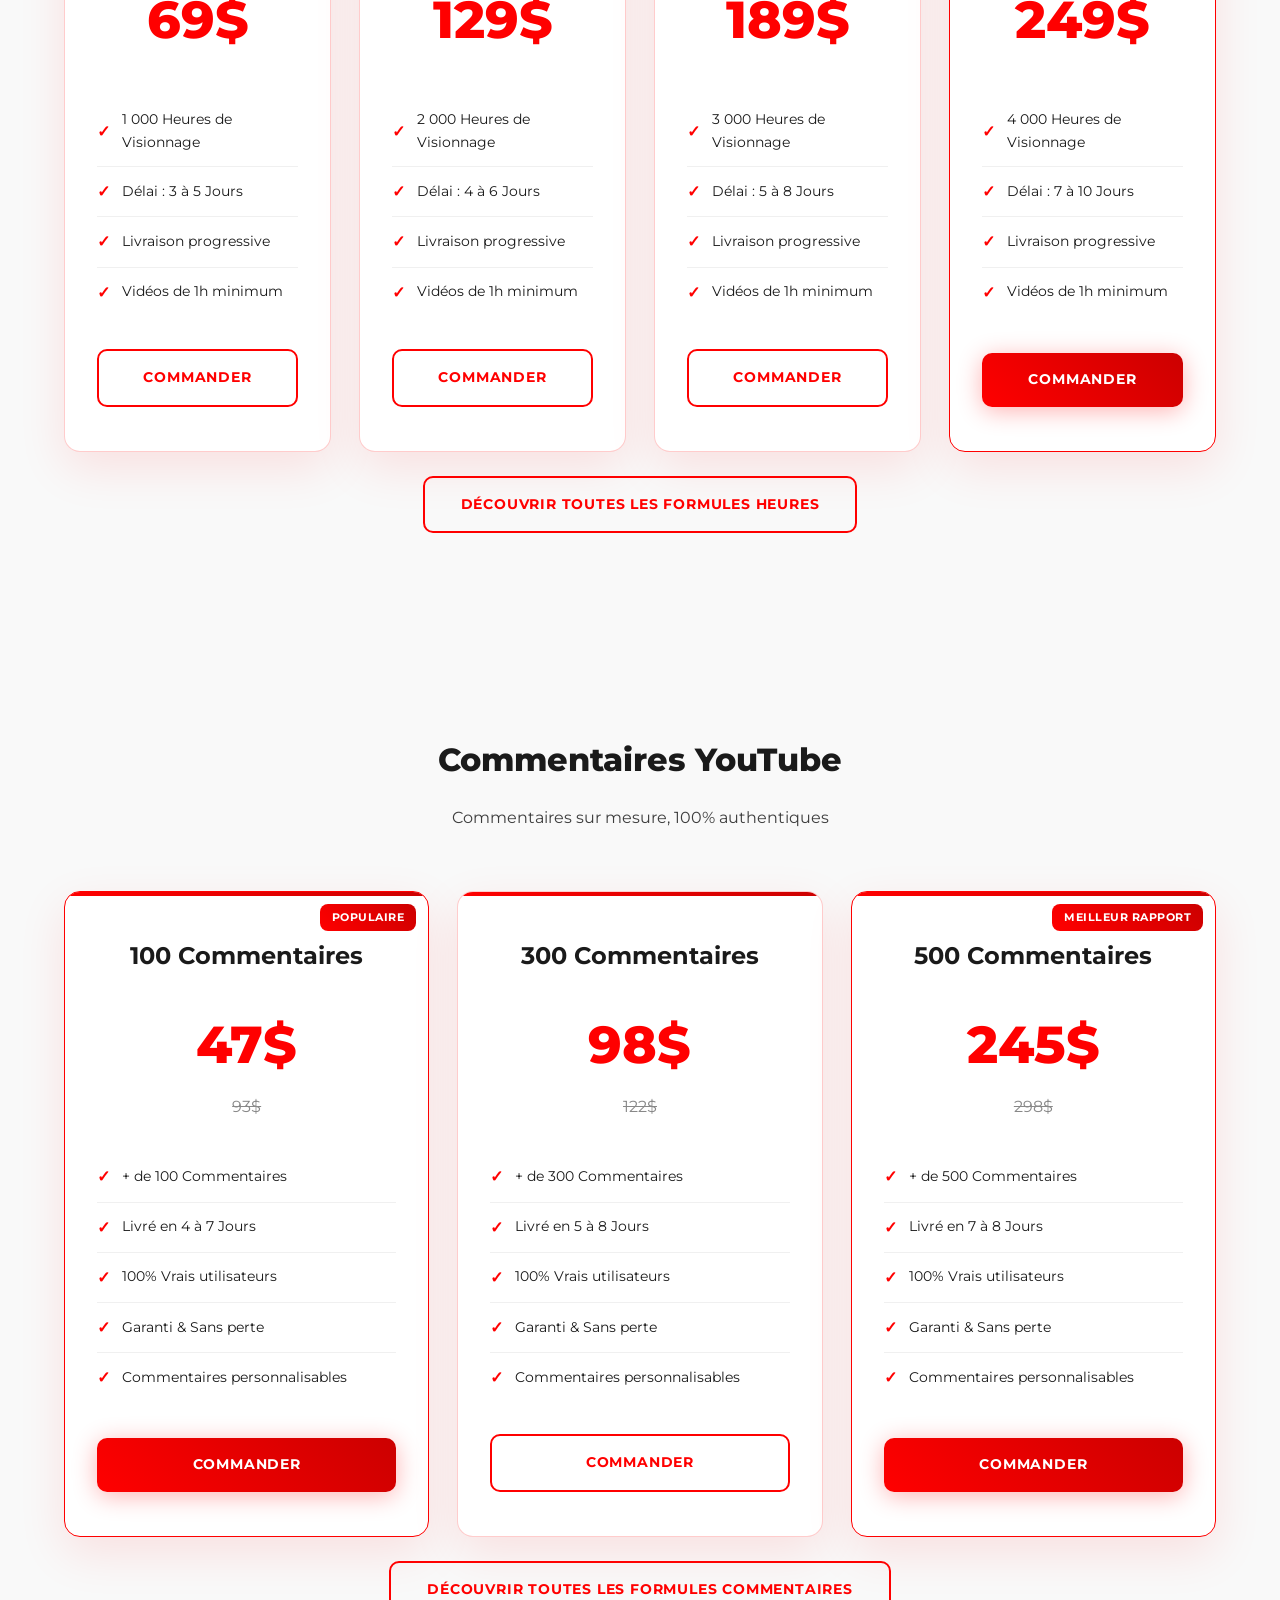
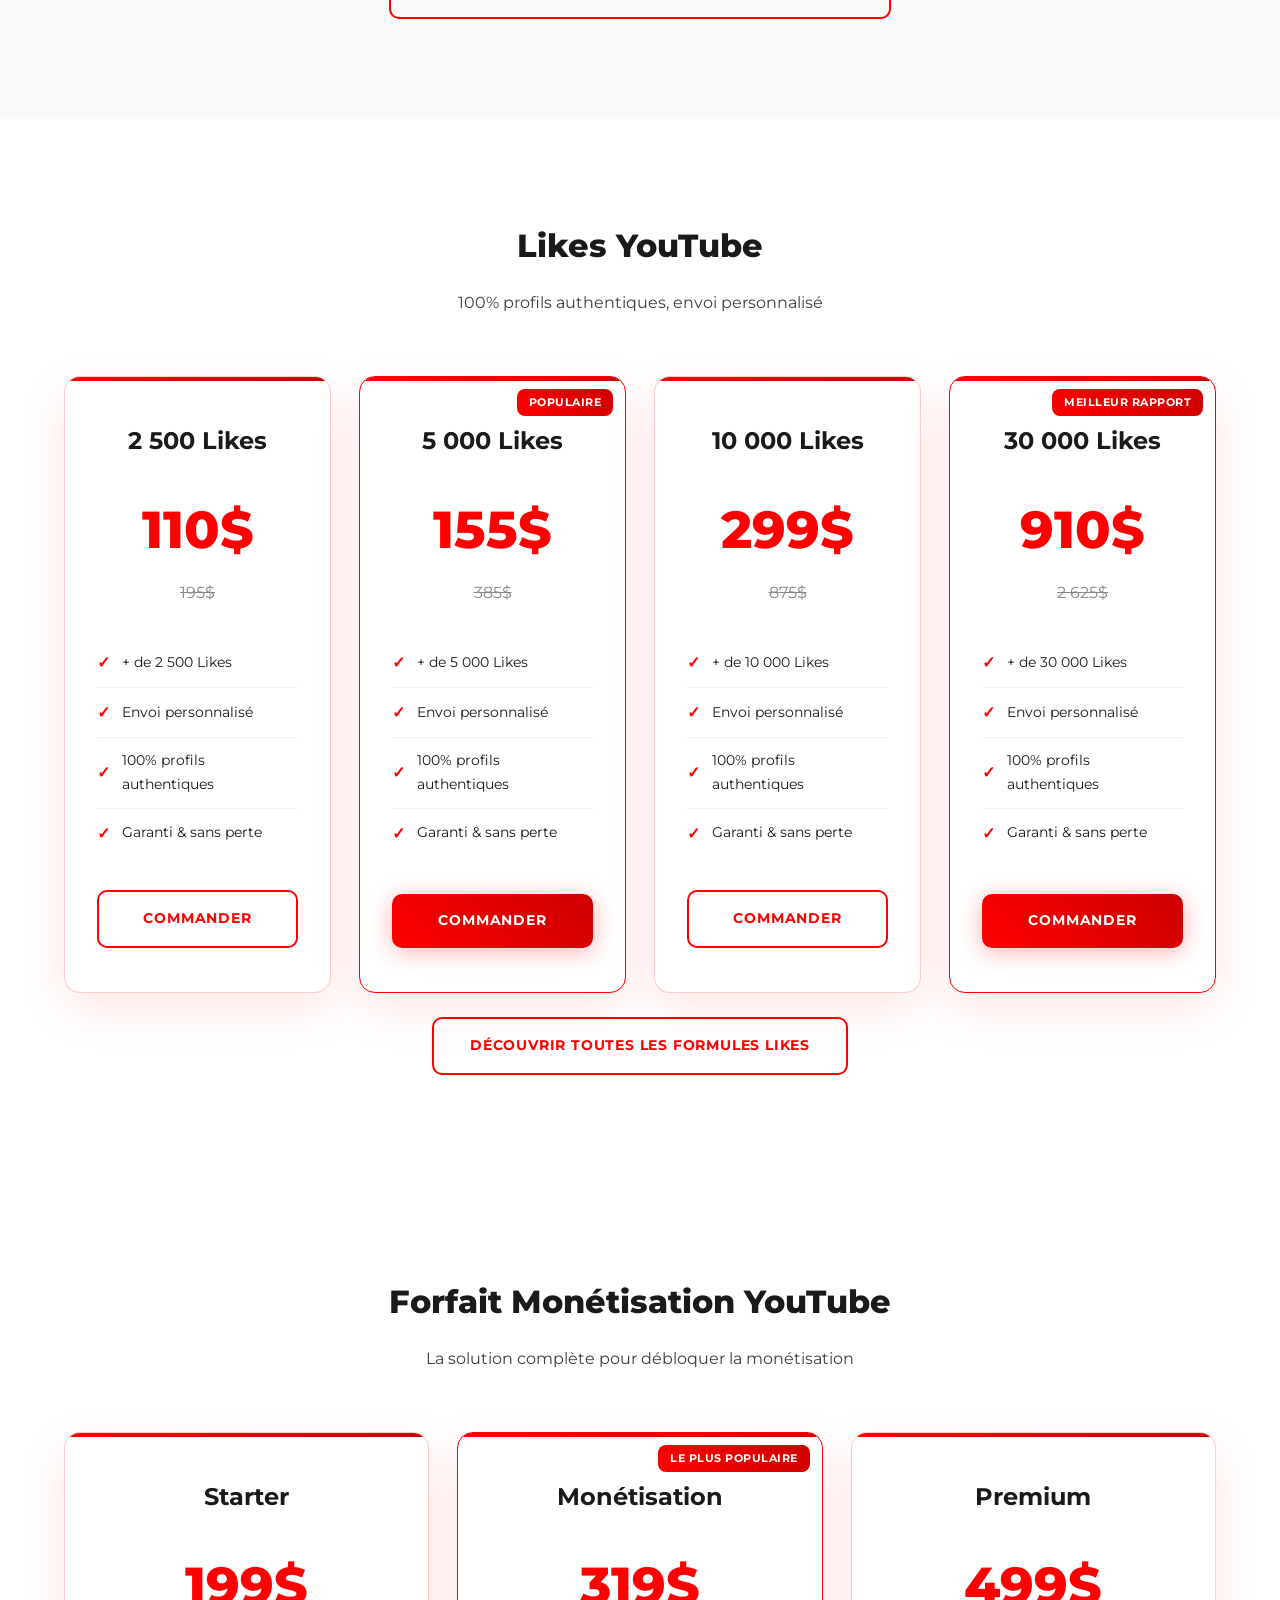
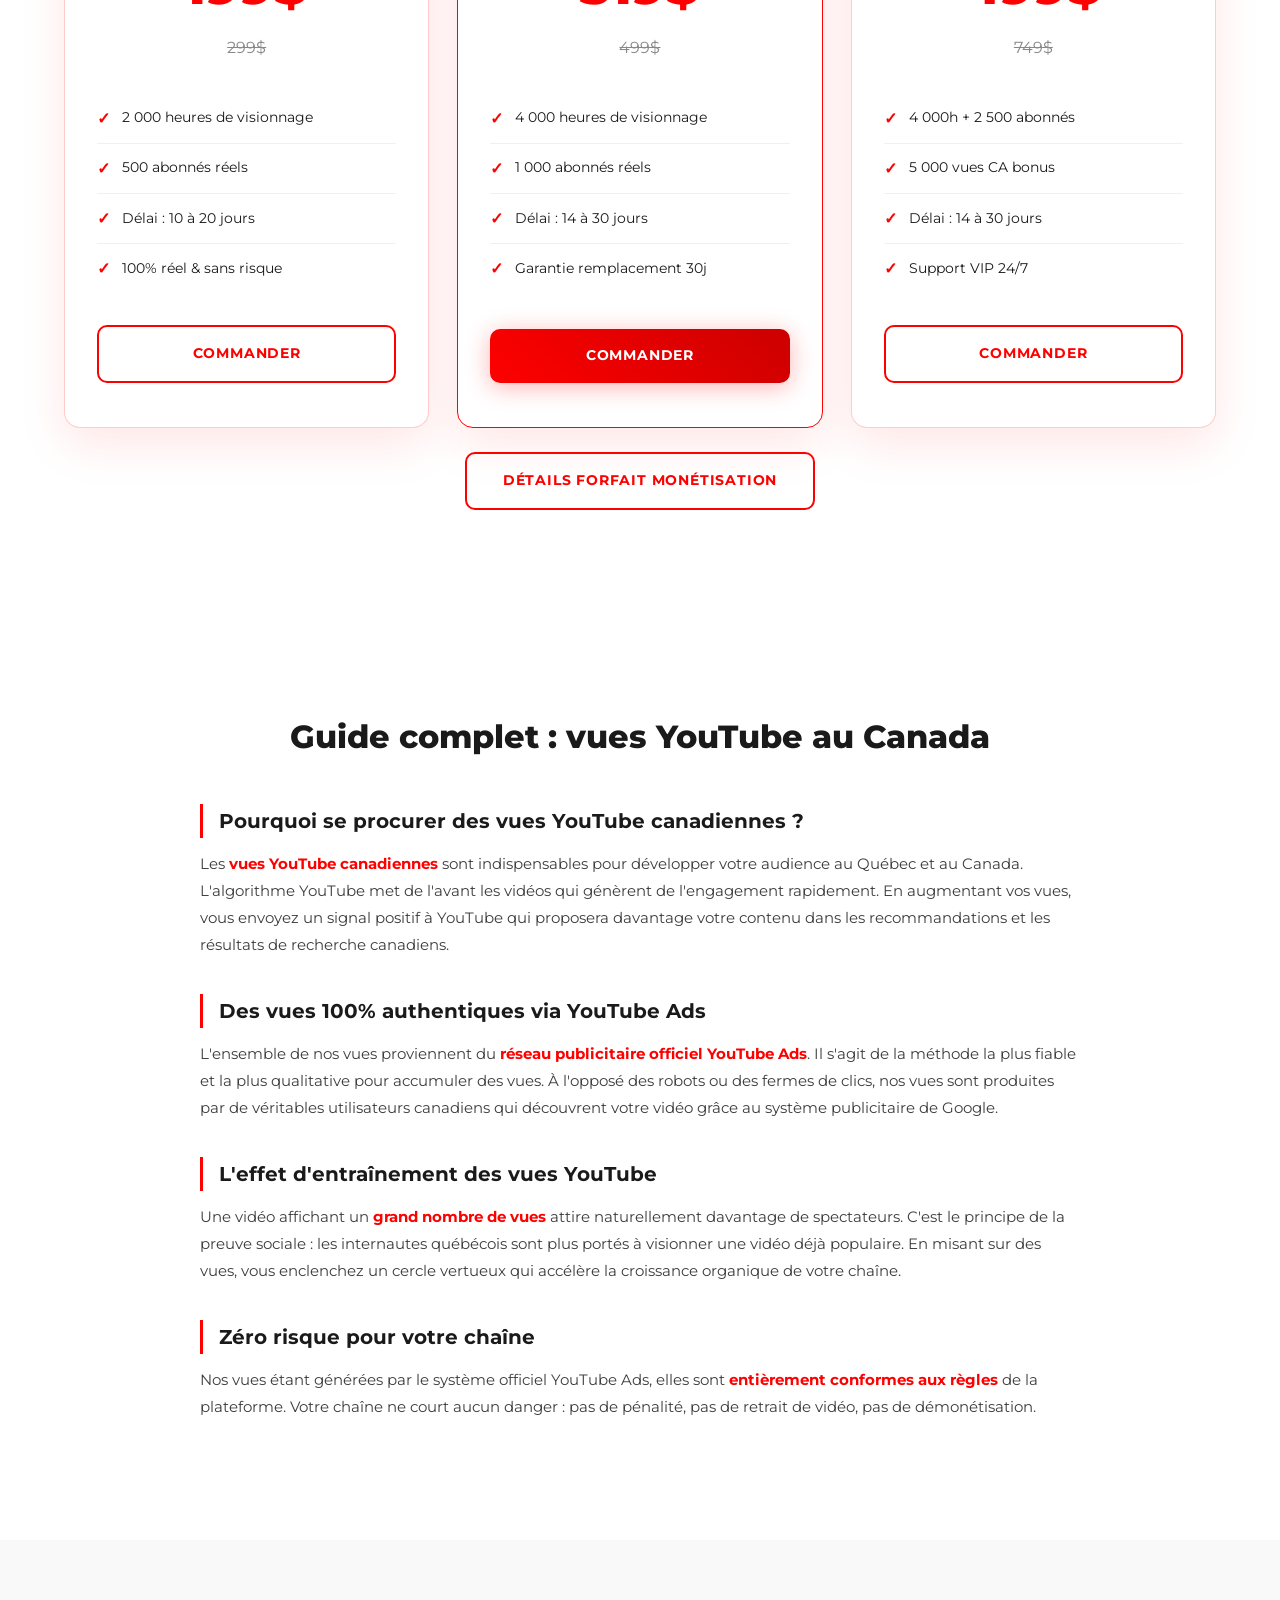
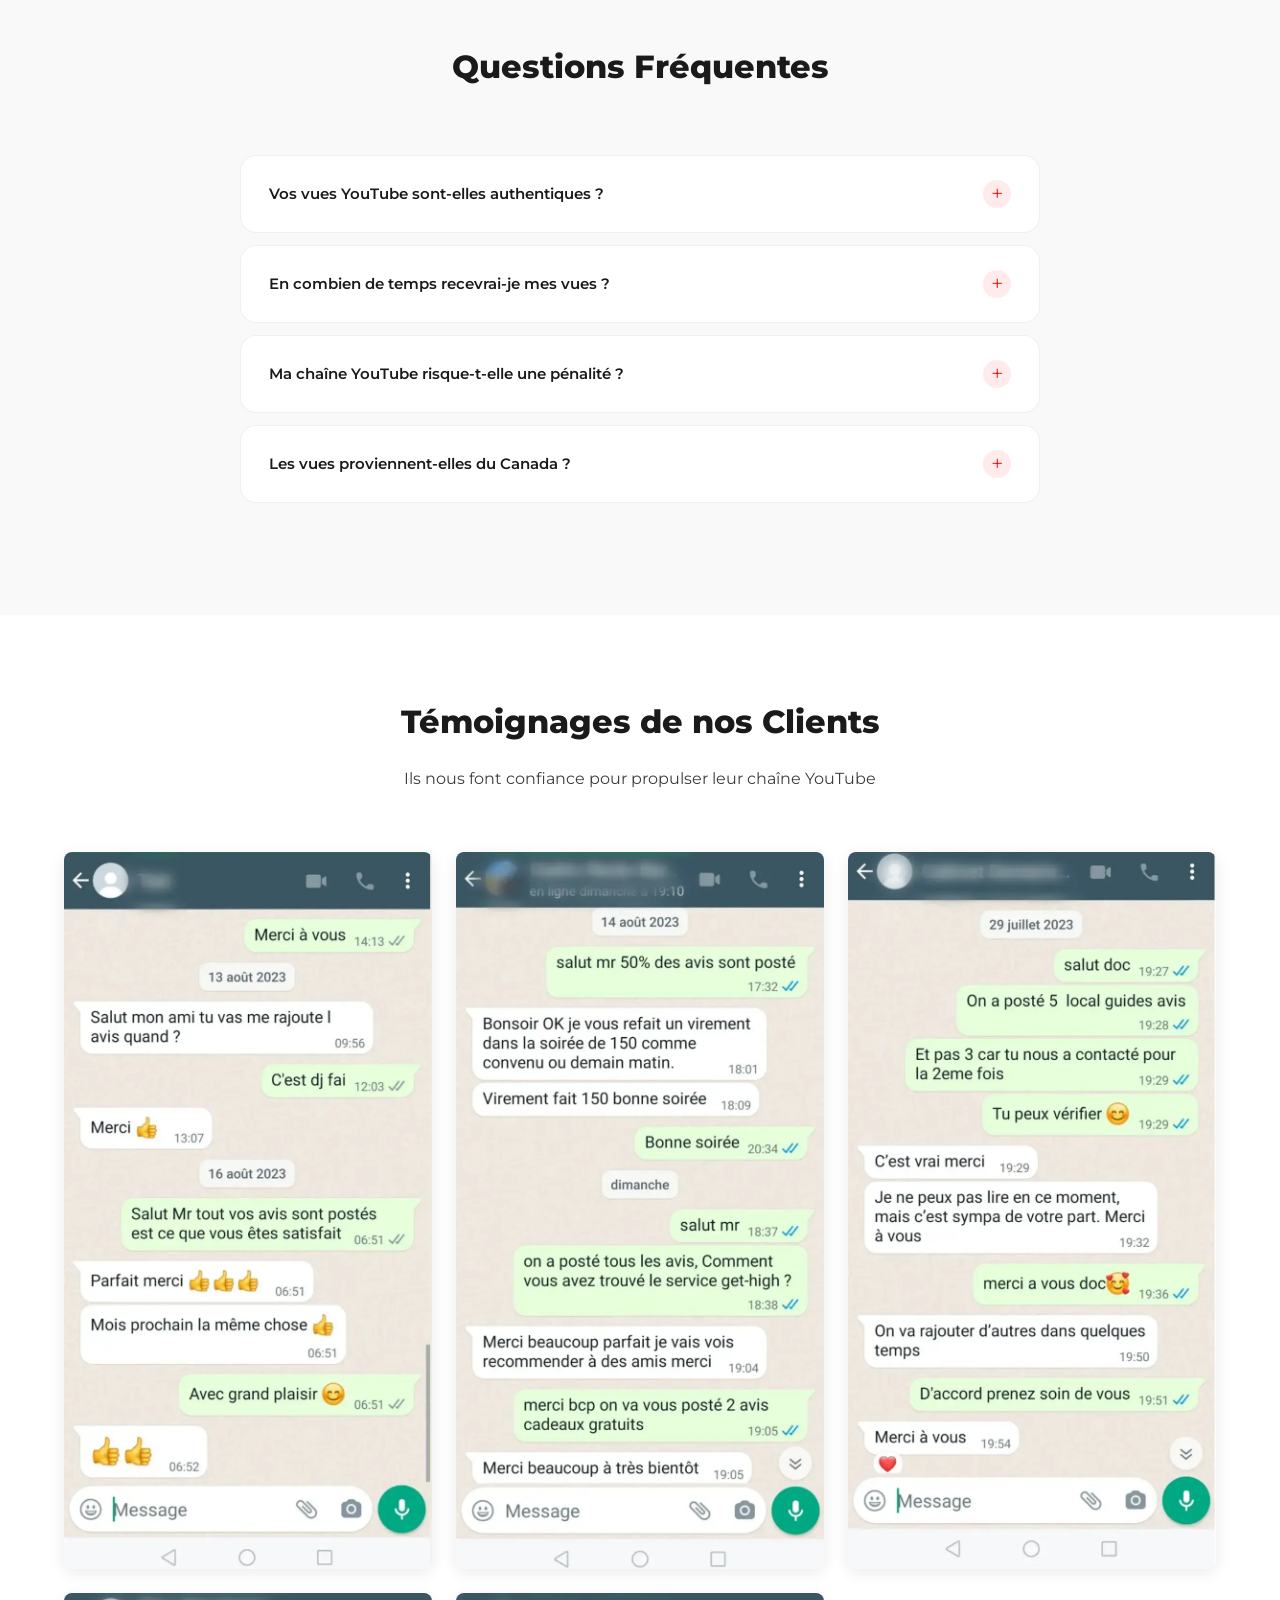
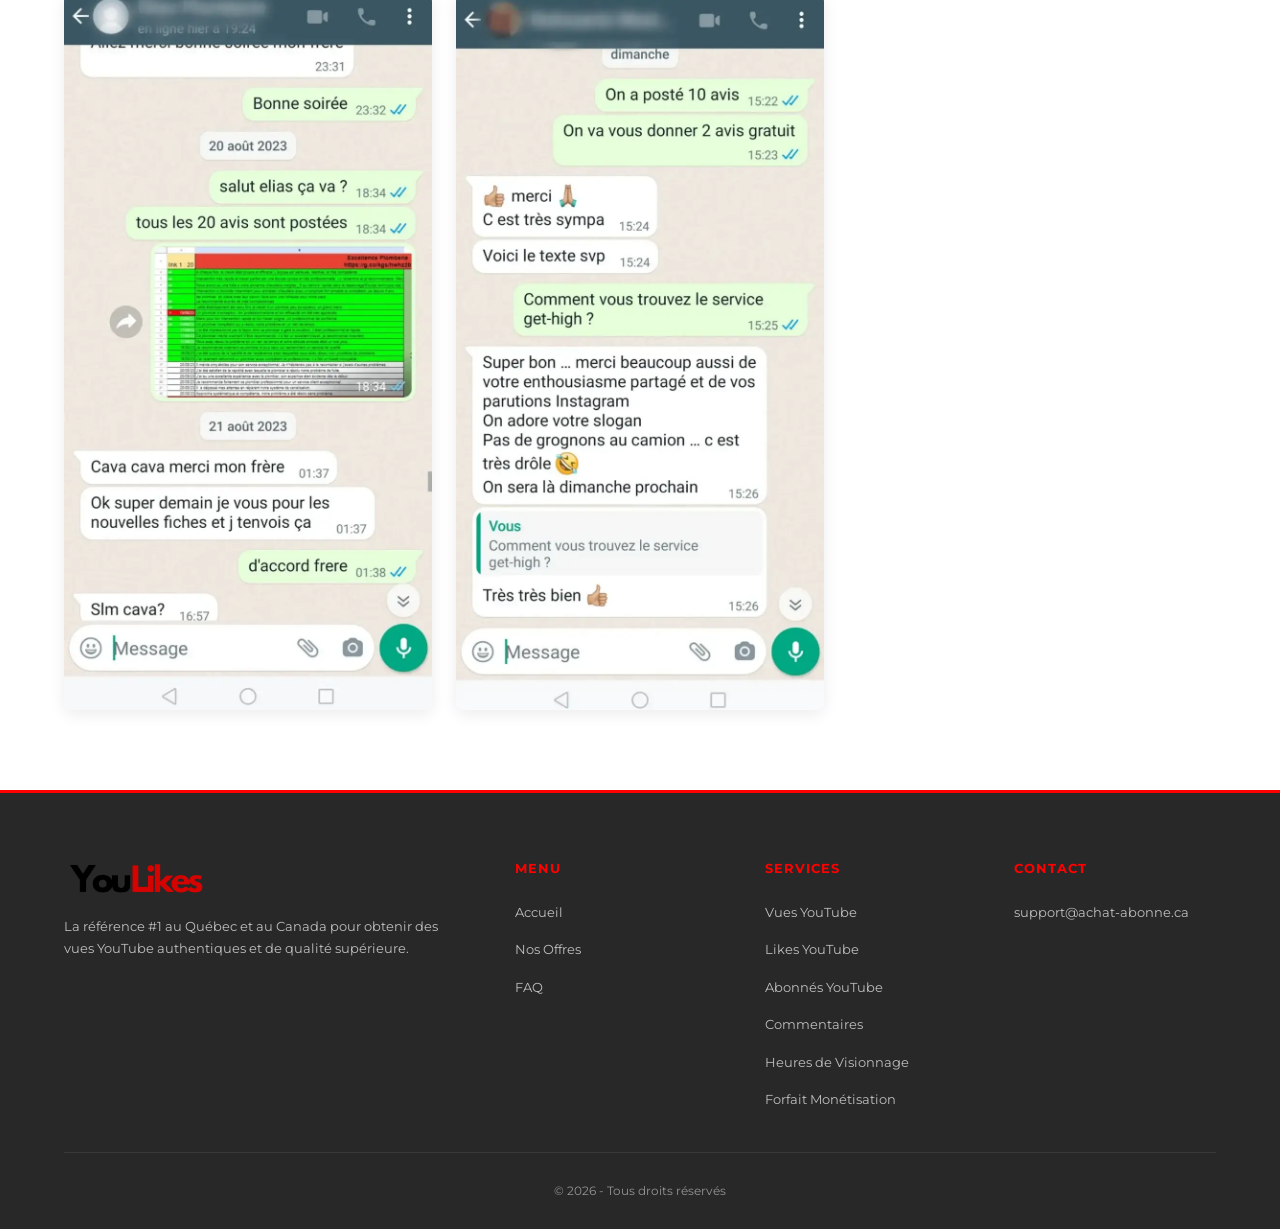
==== commit eb503342: "chore: barre promo unifiée -60% (YOUTUBE60) + sitemap lastmod Co-Authored-By: Claude Opus 4.7 (1M co" ====
--- a/index.html
+++ b/index.html
@@ -777,7 +777,7 @@
             </button>
         </div>
     </header>
-    <div class="promo-bar">&#x26A1; Obtenez 60% de rabais sur votre premi&egrave;re commande avec le code <span class="promo-code">YOUTUBE60</span></div>
+    <div class="promo-bar">&#x26A1; -60% sur votre 1&egrave;re commande avec le code <span class="promo-code">YOUTUBE60</span></div>
 
     <section id="accueil" class="hero">
         <div class="container">
